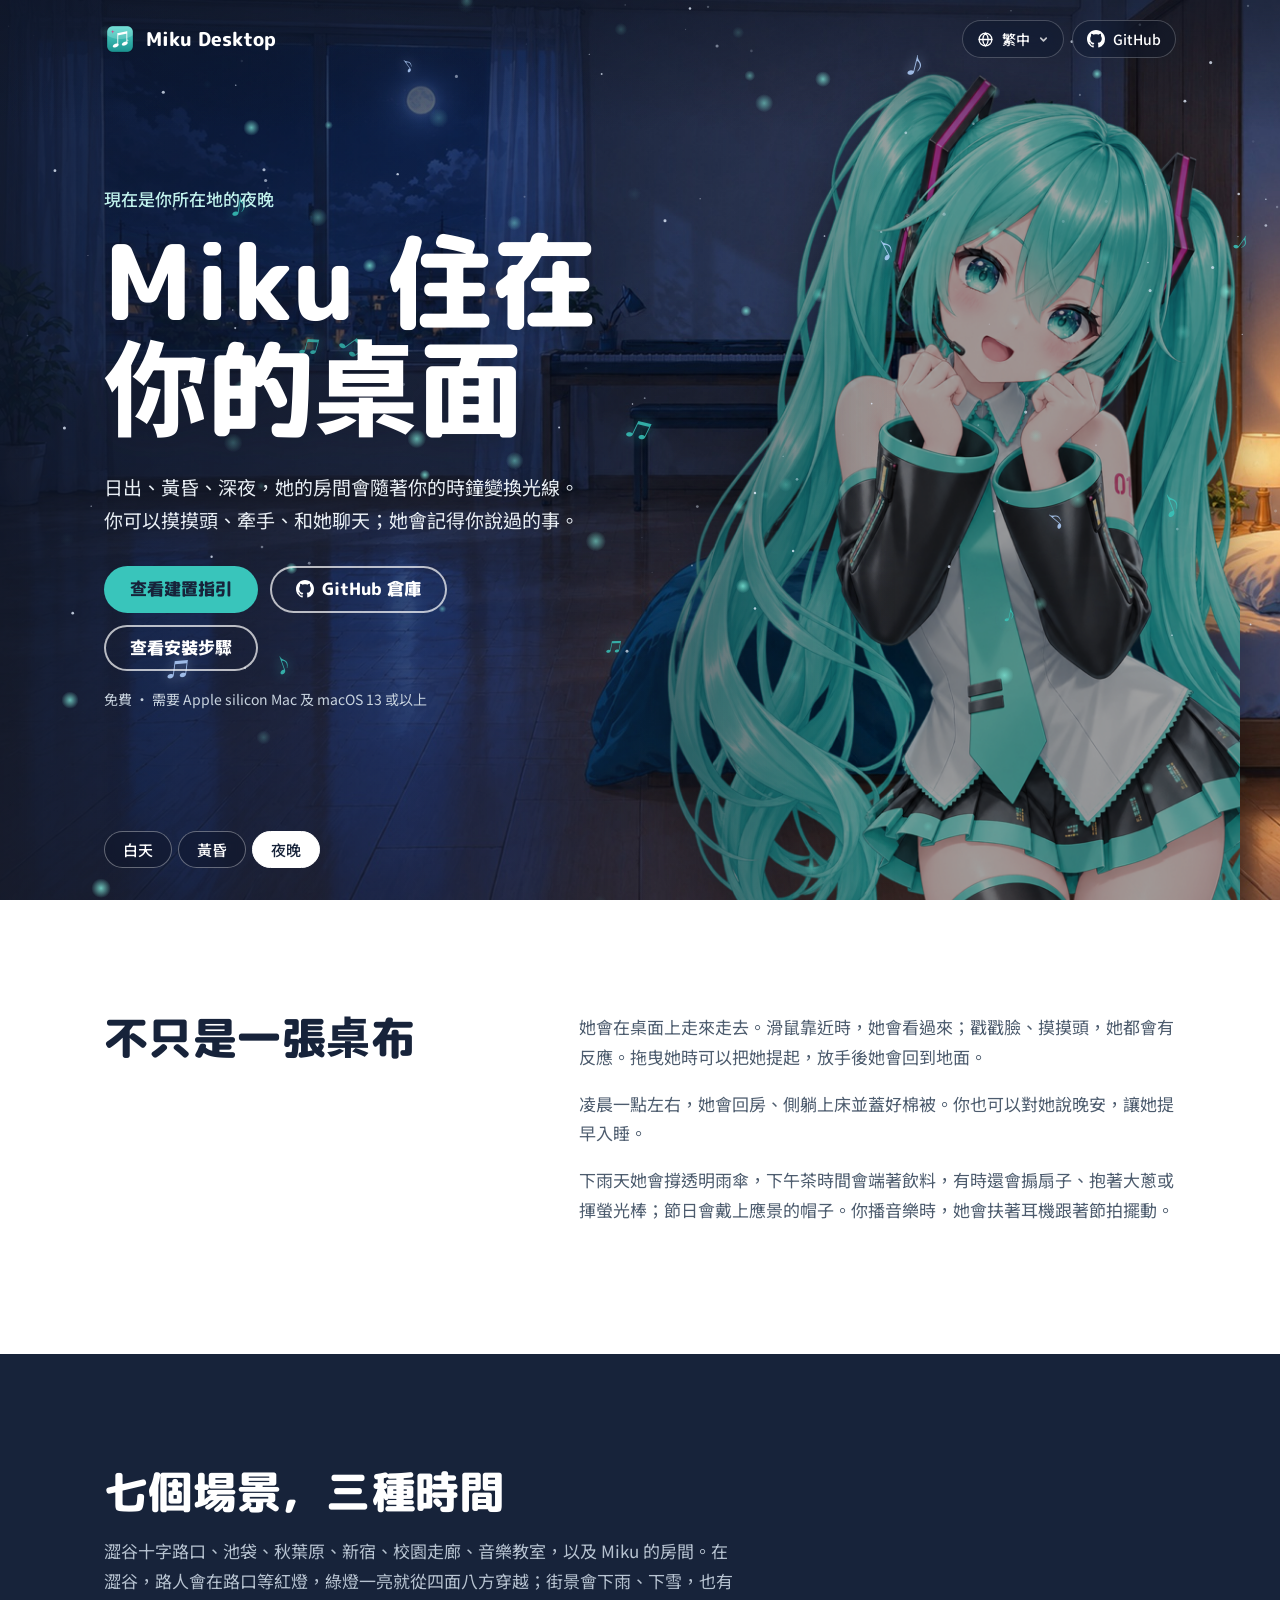
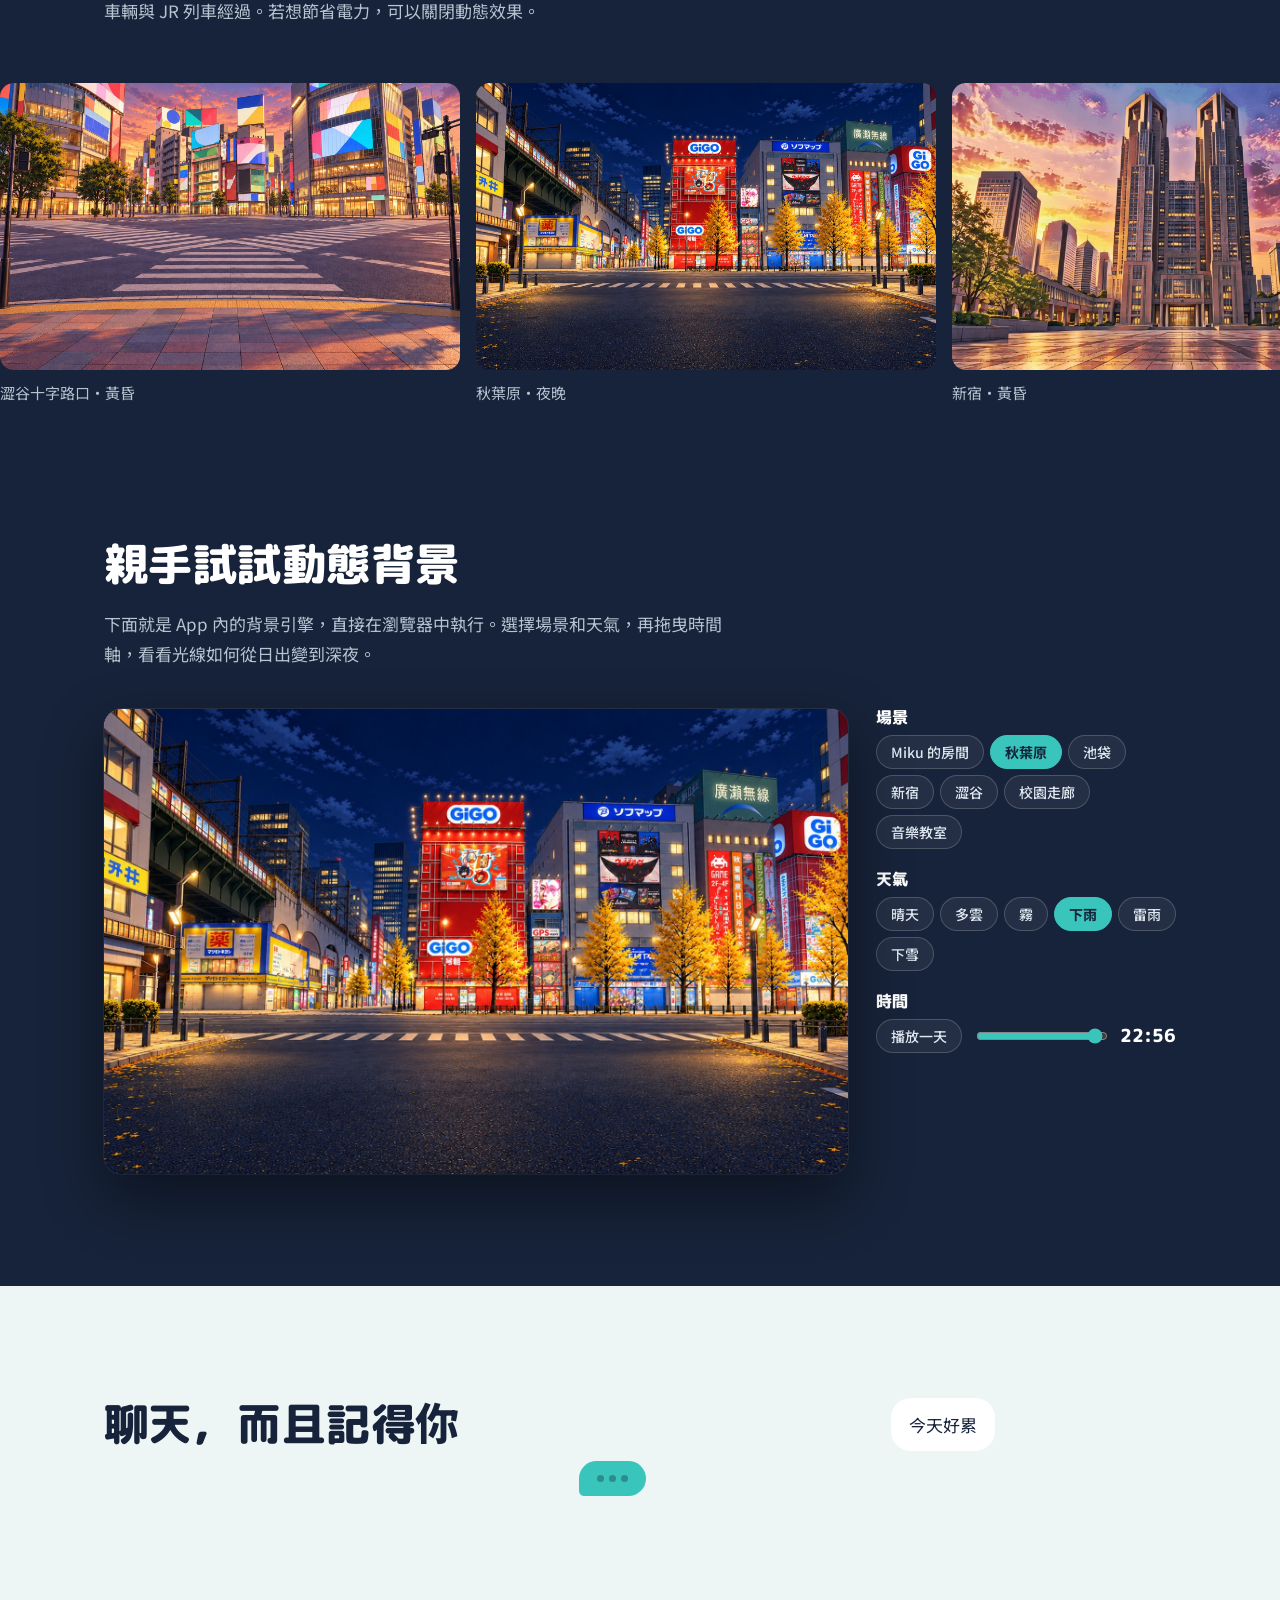
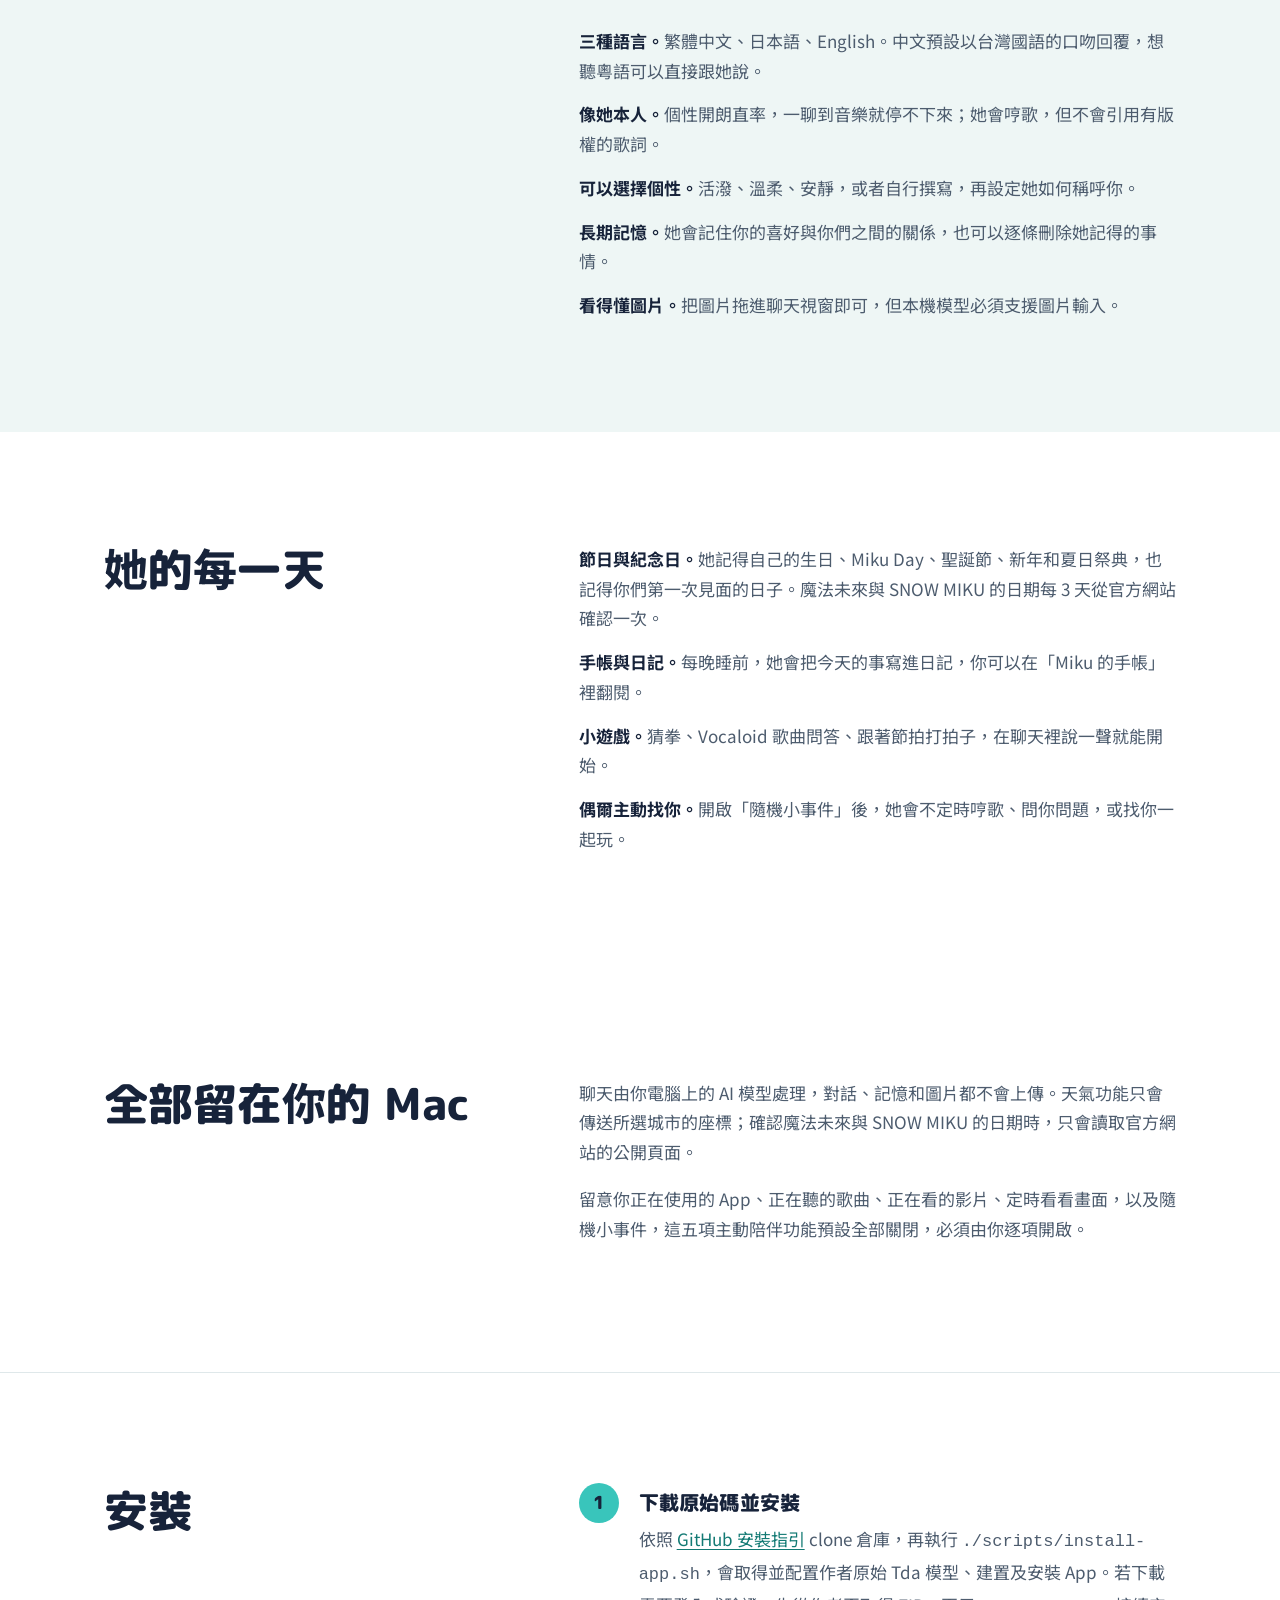
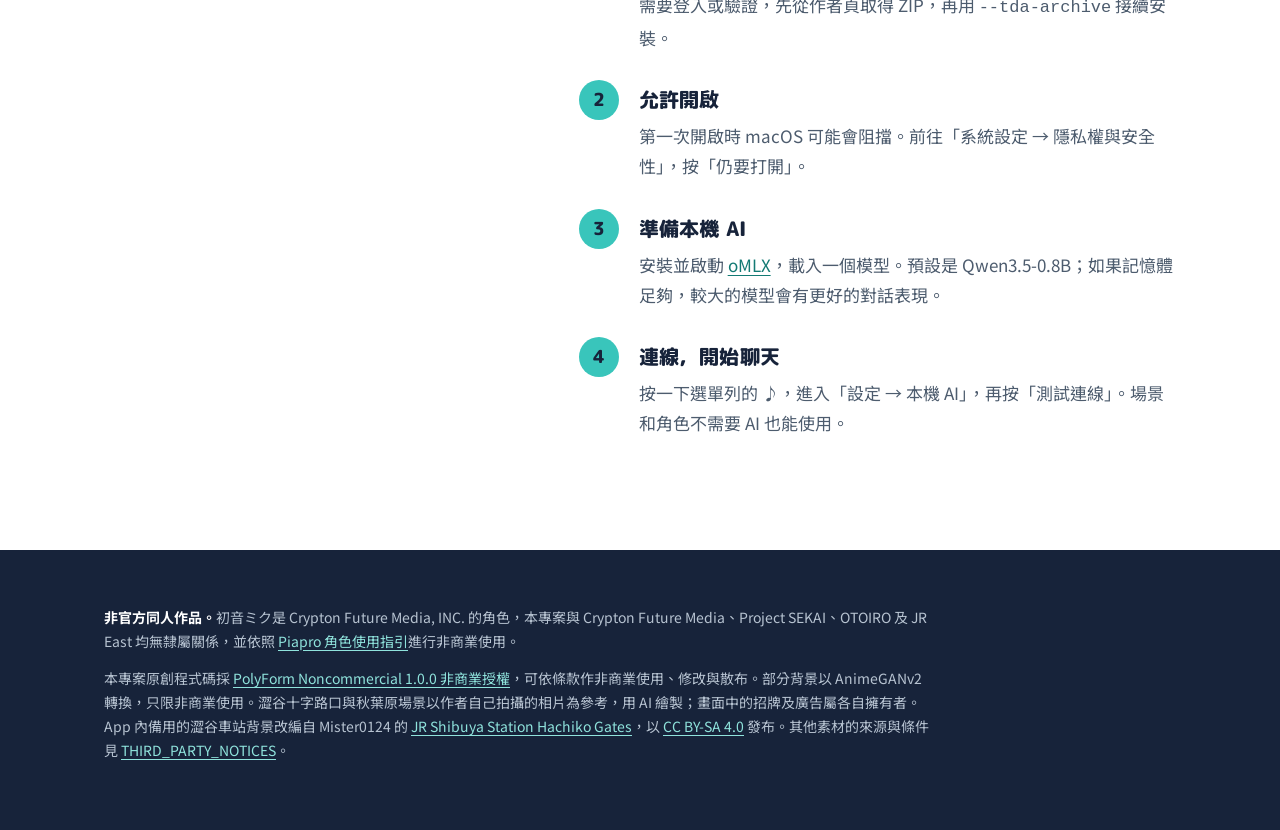
==== website/index.html @ cd79a0c0 "實作：網站遷移至 desktop.mikutool.com 需求描述：Miku Desktop 公開網站改用 desktop.mikutool.com。  實現思路：同步三語網站、README 與 S" ====
<!doctype html>
<html lang="zh-Hant">
<head>
<meta charset="utf-8">
<meta name="viewport" content="width=device-width, initial-scale=1">
<title>Miku Desktop</title>
<meta name="description" content="住在你 Mac 桌面上的初音未來：場景會隨著你的時間變化，聊天與記憶全部在本機運作。非官方同人作品。">
<meta name="robots" content="index,follow,max-image-preview:large">
<link rel="canonical" href="https://desktop.mikutool.com/">
<link rel="alternate" hreflang="zh-Hant" href="https://desktop.mikutool.com/">
<link rel="alternate" hreflang="en" href="https://desktop.mikutool.com/en/">
<link rel="alternate" hreflang="ja" href="https://desktop.mikutool.com/ja/">
<link rel="alternate" hreflang="x-default" href="https://desktop.mikutool.com/">
<meta property="og:type" content="website">
<meta property="og:site_name" content="Miku Desktop">
<meta property="og:title" content="Miku Desktop">
<meta property="og:description" content="住在你 Mac 桌面上的初音未來：場景會隨著你的時間變化，聊天與記憶全部在本機運作。非官方同人作品。">
<meta property="og:url" content="https://desktop.mikutool.com/">
<meta property="og:locale" content="zh_TW">
<script type="application/ld+json">
  {
    "@context": "https://schema.org",
    "@graph": [
      {
        "@type": "WebSite",
        "@id": "https://desktop.mikutool.com/#website",
        "name": "Miku Desktop",
        "url": "https://desktop.mikutool.com/"
      },
      {
        "@type": "WebPage",
        "@id": "https://desktop.mikutool.com/#webpage",
        "name": "Miku Desktop",
        "url": "https://desktop.mikutool.com/",
        "description": "住在你 Mac 桌面上的初音未來：場景會隨著你的時間變化，聊天與記憶全部在本機運作。非官方同人作品。",
        "inLanguage": "zh-Hant",
        "isPartOf": { "@id": "https://desktop.mikutool.com/#website" }
      }
    ]
  }
</script>
<link rel="icon" href="assets/icon.png">
<link rel="preconnect" href="https://fonts.googleapis.com">
<link rel="preconnect" href="https://fonts.gstatic.com" crossorigin>
<link href="https://fonts.googleapis.com/css2?family=M+PLUS+Rounded+1c:wght@500;800&family=Noto+Sans+TC:wght@400;500;700&display=swap" rel="stylesheet">
<link rel="stylesheet" href="style.css">
</head>
<body data-time="day">

<header class="hero">
  <div class="scene" aria-hidden="true">
    <img class="scene-img" data-for="day" src="assets/room-day.jpg" alt="">
    <img class="scene-img" data-for="dusk" src="assets/room-dusk.jpg" alt="">
    <img class="scene-img" data-for="night" src="assets/room-night.jpg" alt="">
  </div>
  <div class="miku-wrap" id="miku-wrap">
    <img class="hero-miku" src="assets/miku.png" alt="站在房間裡的初音未來">
  </div>
  <canvas class="particles" id="hero-particles" aria-hidden="true"></canvas>

  <nav class="topbar">
    <a class="brand" href="#"><img src="assets/icon.png" alt="" width="32" height="32">Miku Desktop</a>
    <div class="toplinks">
      <details class="lang">
        <summary class="pill" aria-label="切換語言"><svg viewBox="0 0 24 24" width="17" height="17" aria-hidden="true" fill="none" stroke="currentColor" stroke-width="1.8" stroke-linecap="round"><circle cx="12" cy="12" r="9"/><path d="M3 12h18M12 3c2.6 2.6 3.9 5.6 3.9 9s-1.3 6.4-3.9 9c-2.6-2.6-3.9-5.6-3.9-9S9.4 5.6 12 3z"/></svg><span class="lang-short">繁中</span><svg class="chev" viewBox="0 0 12 12" width="11" height="11" aria-hidden="true" fill="none" stroke="currentColor" stroke-width="1.8" stroke-linecap="round" stroke-linejoin="round"><path d="M3 4.5 6 7.5 9 4.5"/></svg></summary>
        <nav class="lang-menu" aria-label="切換語言">
            <a href="./" hreflang="zh-Hant" lang="zh-Hant" aria-current="page"><span>繁體中文</span><svg class="check" viewBox="0 0 16 16" width="15" height="15" aria-hidden="true" fill="none" stroke="currentColor" stroke-width="2" stroke-linecap="round" stroke-linejoin="round"><path d="m3.5 8.5 3 3 6-7"/></svg></a>
            <a href="en/" hreflang="en" lang="en"><span>English</span><svg class="check" viewBox="0 0 16 16" width="15" height="15" aria-hidden="true" fill="none" stroke="currentColor" stroke-width="2" stroke-linecap="round" stroke-linejoin="round"><path d="m3.5 8.5 3 3 6-7"/></svg></a>
            <a href="ja/" hreflang="ja" lang="ja"><span>日本語</span><svg class="check" viewBox="0 0 16 16" width="15" height="15" aria-hidden="true" fill="none" stroke="currentColor" stroke-width="2" stroke-linecap="round" stroke-linejoin="round"><path d="m3.5 8.5 3 3 6-7"/></svg></a>
        </nav>
      </details>
      <a class="pill gh" href="https://github.com/miku2339/miku_desktop" aria-label="在 GitHub 查看原始碼" data-repo="miku2339/miku_desktop"><svg viewBox="0 0 16 16" width="18" height="18" aria-hidden="true"><path fill="currentColor" d="M8 0C3.58 0 0 3.58 0 8c0 3.54 2.29 6.53 5.47 7.59.4.07.55-.17.55-.38 0-.19-.01-.82-.01-1.49-2.01.37-2.53-.49-2.69-.94-.09-.23-.48-.94-.82-1.13-.28-.15-.68-.52-.01-.53.63-.01 1.08.58 1.23.82.72 1.21 1.87.87 2.33.66.07-.52.28-.87.51-1.07-1.78-.2-3.64-.89-3.64-3.95 0-.87.31-1.59.82-2.15-.08-.2-.36-1.02.08-2.12 0 0 .67-.21 2.2.82.64-.18 1.32-.27 2-.27.68 0 1.36.09 2 .27 1.53-1.04 2.2-.82 2.2-.82.44 1.1.16 1.92.08 2.12.51.56.82 1.27.82 2.15 0 3.07-1.87 3.75-3.65 3.95.29.25.54.73.54 1.48 0 1.07-.01 1.93-.01 2.2 0 .21.15.46.55.38A8.013 8.013 0 0016 8c0-4.42-3.58-8-8-8z"/></svg><span class="gh-text">GitHub</span><span class="stars" hidden title="GitHub 星星數"><svg viewBox="0 0 16 16" width="13" height="13" aria-hidden="true"><path fill="currentColor" d="M8 .8l2.2 4.6 5 .7-3.6 3.5.9 5L8 12.2 3.5 14.6l.9-5L.8 6.1l5-.7z"/></svg><b></b></span></a>
    </div>
  </nav>

  <div class="hero-copy">
    <p class="clock" id="clock">現在是你所在地的白天</p>
    <h1><span class="line">Miku 住在</span><span class="line">你的桌面</span></h1>
    <p class="lede">日出、黃昏、深夜，她的房間會隨著你的時鐘變換光線。你可以摸摸頭、牽手、和她聊天；她會記得你說過的事。</p>
    <div class="cta-row">
      <a class="btn primary" href="https://github.com/miku2339/miku_desktop#安裝與建置">查看建置指引</a>
      <a class="btn ghost repo" id="repo-link" href="https://github.com/miku2339/miku_desktop">
        <svg viewBox="0 0 16 16" width="18" height="18" aria-hidden="true"><path fill="currentColor" d="M8 0C3.58 0 0 3.58 0 8c0 3.54 2.29 6.53 5.47 7.59.4.07.55-.17.55-.38 0-.19-.01-.82-.01-1.49-2.01.37-2.53-.49-2.69-.94-.09-.23-.48-.94-.82-1.13-.28-.15-.68-.52-.01-.53.63-.01 1.08.58 1.23.82.72 1.21 1.87.87 2.33.66.07-.52.28-.87.51-1.07-1.78-.2-3.64-.89-3.64-3.95 0-.87.31-1.59.82-2.15-.08-.2-.36-1.02.08-2.12 0 0 .67-.21 2.2.82.64-.18 1.32-.27 2-.27.68 0 1.36.09 2 .27 1.53-1.04 2.2-.82 2.2-.82.44 1.1.16 1.92.08 2.12.51.56.82 1.27.82 2.15 0 3.07-1.87 3.75-3.65 3.95.29.25.54.73.54 1.48 0 1.07-.01 1.93-.01 2.2 0 .21.15.46.55.38A8.013 8.013 0 0016 8c0-4.42-3.58-8-8-8z"/></svg>
        GitHub 倉庫
      </a>
      <a class="btn ghost" href="#install">查看安裝步驟</a>
    </div>
    <p class="req">免費 · 需要 Apple silicon Mac 及 macOS 13 或以上</p>
  </div>

  <div class="dial" role="group" aria-label="切換場景時間">
    <button type="button" data-set="day" aria-pressed="true">白天</button>
    <button type="button" data-set="dusk" aria-pressed="false">黃昏</button>
    <button type="button" data-set="night" aria-pressed="false">夜晚</button>
  </div>
</header>

<main>

<section class="band">
  <div class="wrap two reveal">
    <h2>不只是一張桌布</h2>
    <div class="prose">
      <p>她會在桌面上走來走去。滑鼠靠近時，她會看過來；戳戳臉、摸摸頭，她都會有反應。拖曳她時可以把她提起，放手後她會回到地面。</p>
      <p>凌晨一點左右，她會回房、側躺上床並蓋好棉被。你也可以對她說晚安，讓她提早入睡。</p>
      <p>下雨天她會撐透明雨傘，下午茶時間會端著飲料，有時還會搧扇子、抱著大蔥或揮螢光棒；節日會戴上應景的帽子。你播音樂時，她會扶著耳機跟著節拍擺動。</p>
    </div>
  </div>
</section>

<section class="streets">
  <canvas class="particles" id="street-particles" aria-hidden="true"></canvas>
  <div class="wrap reveal">
    <h2>七個場景，三種時間</h2>
    <p class="sub">澀谷十字路口、池袋、秋葉原、新宿、校園走廊、音樂教室，以及 Miku 的房間。在澀谷，路人會在路口等紅燈，綠燈一亮就從四面八方穿越；街景會下雨、下雪，也有車輛與 JR 列車經過。若想節省電力，可以關閉動態效果。</p>
  </div>
  <div class="strip reveal" tabindex="0" aria-label="場景圖片，可左右捲動">
    <figure><img src="assets/shibuya-scramble-dusk.jpg" alt="黃昏的澀谷十字路口" loading="lazy"><figcaption>澀谷十字路口・黃昏</figcaption></figure>
    <figure><img src="assets/gigo-night.jpg" alt="秋葉原 GiGO 一號館夜景" loading="lazy"><figcaption>秋葉原・夜晚</figcaption></figure>
    <figure><img src="assets/shinjuku-dusk.jpg" alt="新宿黃昏" loading="lazy"><figcaption>新宿・黃昏</figcaption></figure>
    <figure><img src="assets/ikebukuro-day.jpg" alt="池袋白天" loading="lazy"><figcaption>池袋・白天</figcaption></figure>
    <figure><img src="assets/hallway-dusk.jpg" alt="黃昏的校園走廊" loading="lazy"><figcaption>校園走廊・黃昏</figcaption></figure>
    <figure><img src="assets/musicroom-day.jpg" alt="音樂教室" loading="lazy"><figcaption>音樂教室・白天</figcaption></figure>
  </div>
</section>

<section class="live" id="live">
  <div class="wrap reveal">
    <h2>親手試試動態背景</h2>
    <p class="sub">下面就是 App 內的背景引擎，直接在瀏覽器中執行。選擇場景和天氣，再拖曳時間軸，看看光線如何從日出變到深夜。</p>
  </div>
  <div class="wrap live-body">
    <div class="live-frame">
      <iframe id="live-demo" src="demo/index.html" title="動態背景示範" loading="lazy"></iframe>
    </div>
    <div class="live-controls">
      <fieldset>
        <legend>場景</legend>
        <div class="chips" data-key="scene">
          <button type="button" data-value="room" aria-pressed="false">Miku 的房間</button>
          <button type="button" data-value="akihabara" aria-pressed="true">秋葉原</button>
          <button type="button" data-value="ikebukuro" aria-pressed="false">池袋</button>
          <button type="button" data-value="shinjuku" aria-pressed="false">新宿</button>
          <button type="button" data-value="shibuya" aria-pressed="false">澀谷</button>
          <button type="button" data-value="hallway" aria-pressed="false">校園走廊</button>
          <button type="button" data-value="musicroom" aria-pressed="false">音樂教室</button>
        </div>
      </fieldset>
      <fieldset>
        <legend>天氣</legend>
        <div class="chips" data-key="weather">
          <button type="button" data-value="clear" aria-pressed="false">晴天</button>
          <button type="button" data-value="cloudy" aria-pressed="false">多雲</button>
          <button type="button" data-value="fog" aria-pressed="false">霧</button>
          <button type="button" data-value="rain" aria-pressed="true">下雨</button>
          <button type="button" data-value="storm" aria-pressed="false">雷雨</button>
          <button type="button" data-value="snow" aria-pressed="false">下雪</button>
        </div>
      </fieldset>
      <fieldset>
        <legend>時間</legend>
        <div class="time-row">
          <button type="button" class="play" id="live-play" aria-pressed="false">播放一天</button>
          <input type="range" id="live-hour" min="0" max="23.99" step="0.05" value="12" aria-label="時間">
          <output id="live-clock" for="live-hour">12:00</output>
        </div>
      </fieldset>
    </div>
  </div>
</section>

<section class="band chat">
  <div class="wrap two reveal">
    <h2>聊天，而且記得你</h2>
    <div>
      <div class="bubbles" aria-label="對話例子">
        <p class="you">今天好累</p>
        <p class="typing" aria-hidden="true"><span></span><span></span><span></span></p>
        <p class="her">辛苦了～要不要讓我哼一首輕快的歌陪你？♪</p>
      </div>
      <ul class="facts">
        <li><b>三種語言。</b>繁體中文、日本語、English。中文預設以台灣國語的口吻回覆，想聽粵語可以直接跟她說。</li>
        <li><b>像她本人。</b>個性開朗直率，一聊到音樂就停不下來；她會哼歌，但不會引用有版權的歌詞。</li>
        <li><b>可以選擇個性。</b>活潑、溫柔、安靜，或者自行撰寫，再設定她如何稱呼你。</li>
        <li><b>長期記憶。</b>她會記住你的喜好與你們之間的關係，也可以逐條刪除她記得的事情。</li>
        <li><b>看得懂圖片。</b>把圖片拖進聊天視窗即可，但本機模型必須支援圖片輸入。</li>
      </ul>
    </div>
  </div>
</section>

<section class="band daily">
  <div class="wrap two reveal">
    <h2>她的每一天</h2>
    <ul class="facts">
      <li><b>節日與紀念日。</b>她記得自己的生日、Miku Day、聖誕節、新年和夏日祭典，也記得你們第一次見面的日子。魔法未來與 SNOW MIKU 的日期每 3 天從官方網站確認一次。</li>
      <li><b>手帳與日記。</b>每晚睡前，她會把今天的事寫進日記，你可以在「Miku 的手帳」裡翻閱。</li>
      <li><b>小遊戲。</b>猜拳、Vocaloid 歌曲問答、跟著節拍打拍子，在聊天裡說一聲就能開始。</li>
      <li><b>偶爾主動找你。</b>開啟「隨機小事件」後，她會不定時哼歌、問你問題，或找你一起玩。</li>
    </ul>
  </div>
</section>

<section class="band private">
  <div class="wrap two reveal">
    <h2>全部留在你的 Mac</h2>
    <div class="prose">
      <p>聊天由你電腦上的 AI 模型處理，對話、記憶和圖片都不會上傳。天氣功能只會傳送所選城市的座標；確認魔法未來與 SNOW MIKU 的日期時，只會讀取官方網站的公開頁面。</p>
      <p>留意你正在使用的 App、正在聽的歌曲、正在看的影片、定時看看畫面，以及隨機小事件，這五項主動陪伴功能預設全部關閉，必須由你逐項開啟。</p>
    </div>
  </div>
</section>

<section class="band install" id="install">
  <div class="wrap two reveal">
    <h2>安裝</h2>
    <ol class="steps">
      <li>
        <h3>下載原始碼並安裝</h3>
        <p>依照 <a href="https://github.com/miku2339/miku_desktop#安裝與建置">GitHub 安裝指引</a> clone 倉庫，再執行 <code>./scripts/install-app.sh</code>，會取得並配置作者原始 Tda 模型、建置及安裝 App。若下載需要登入或驗證，先從作者頁取得 ZIP，再用 <code>--tda-archive</code> 接續安裝。</p>
      </li>
      <li>
        <h3>允許開啟</h3>
        <p>第一次開啟時 macOS 可能會阻擋。前往「系統設定 → 隱私權與安全性」，按「仍要打開」。</p>
      </li>
      <li>
        <h3>準備本機 AI</h3>
        <p>安裝並啟動 <a href="https://github.com/jundot/omlx">oMLX</a>，載入一個模型。預設是 Qwen3.5-0.8B；如果記憶體足夠，較大的模型會有更好的對話表現。</p>
      </li>
      <li>
        <h3>連線，開始聊天</h3>
        <p>按一下選單列的 ♪，進入「設定 → 本機 AI」，再按「測試連線」。場景和角色不需要 AI 也能使用。</p>
      </li>
    </ol>
  </div>
</section>

</main>

<footer class="foot">
  <div class="wrap">
    <p><b>非官方同人作品。</b>初音ミク是 Crypton Future Media, INC. 的角色，本專案與 Crypton Future Media、Project SEKAI、OTOIRO 及 JR East 均無隸屬關係，並依照 <a href="https://piapro.jp/license/character_guideline">Piapro 角色使用指引</a>進行非商業使用。</p>
    <p>本專案原創程式碼採 <a href="https://github.com/miku2339/miku_desktop/blob/main/LICENSE">PolyForm Noncommercial 1.0.0 非商業授權</a>，可依條款作非商業使用、修改與散布。部分背景以 AnimeGANv2 轉換，只限非商業使用。澀谷十字路口與秋葉原場景以作者自己拍攝的相片為參考，用 AI 繪製；畫面中的招牌及廣告屬各自擁有者。App 內備用的澀谷車站背景改編自 Mister0124 的 <a href="https://commons.wikimedia.org/wiki/File:JR_Shibuya_Station_Hachiko_Gates.jpg">JR Shibuya Station Hachiko Gates</a>，以 <a href="https://creativecommons.org/licenses/by-sa/4.0/">CC BY-SA 4.0</a> 發布。其他素材的來源與條件見 <a href="https://github.com/miku2339/miku_desktop/blob/main/THIRD_PARTY_NOTICES.md">THIRD_PARTY_NOTICES</a>。</p>
  </div>
</footer>

<script src="script.js"></script>
</body>
</html>
---- website/style.css ----
:root {
  --teal: #39c5bb;
  --teal-deep: #137a74;
  --ink: #17233a;
  --mist: #eef6f5;
  --paper: #ffffff;
  --muted: #4d5c6e;
  --round: "M PLUS Rounded 1c", "Noto Sans TC", sans-serif;
  --body: "Noto Sans TC", "PingFang TC", sans-serif;
}

* { box-sizing: border-box; }
html { scroll-behavior: smooth; }
body {
  margin: 0;
  background: var(--paper);
  color: var(--ink);
  font: 400 17px/1.75 var(--body);
  -webkit-font-smoothing: antialiased;
}
img { display: block; max-width: 100%; }
a { color: var(--teal-deep); text-underline-offset: 3px; }
a:focus-visible, button:focus-visible, select:focus-visible, .strip:focus-visible {
  outline: 3px solid var(--teal);
  outline-offset: 3px;
}
h1, h2, h3 { font-family: var(--round); font-weight: 800; margin: 0; letter-spacing: 0.01em; }
p { margin: 0 0 1em; }

.wrap { max-width: 1120px; margin: 0 auto; padding: 0 24px; }

/* Hero: the room at the visitor's time of day */
.hero {
  position: relative;
  min-height: clamp(640px, 100svh, 960px);
  overflow: hidden;
  color: #fff;
  display: grid;
  grid-template-rows: auto 1fr auto;
  grid-template-columns: minmax(0, 1fr);
  isolation: isolate;
}
.scene, .scene-img { position: absolute; inset: 0; z-index: -2; }
.scene { transition: transform 0.8s cubic-bezier(.2,.7,.3,1); }
.scene-img {
  width: 100%; height: 100%; object-fit: cover;
  opacity: 0;
  transition: opacity 1.4s ease;
}
body[data-time="day"] .scene-img[data-for="day"],
body[data-time="dusk"] .scene-img[data-for="dusk"],
body[data-time="night"] .scene-img[data-for="night"] { opacity: 1; }
.hero::after {
  content: "";
  position: absolute; inset: 0; z-index: -1;
  background:
    linear-gradient(180deg, rgba(14, 22, 40, 0.5) 0, rgba(14, 22, 40, 0) 130px),
    linear-gradient(90deg, rgba(14, 22, 40, 0.82) 0%, rgba(14, 22, 40, 0.55) 42%, rgba(14, 22, 40, 0) 70%);
}
.miku-wrap {
  position: absolute;
  right: max(2vw, calc(50% - 600px));
  bottom: -4%;
  height: 96%;
  max-width: 48%;
  z-index: -1;
  transform: translate3d(var(--px, 0px), var(--py, 0px), 0);
  transition: transform 0.6s cubic-bezier(.2,.7,.3,1);
}
.hero-miku {
  height: 100%;
  width: auto;
  max-width: 100%;
  object-fit: contain;
  object-position: bottom;
  filter: drop-shadow(0 18px 30px rgba(10, 16, 30, 0.45));
  transition: filter 1.4s ease;
  transform-origin: 50% 100%;
  animation: miku-in 1.4s cubic-bezier(.2,.8,.2,1) both, sway 6s ease-in-out 1.4s infinite;
  cursor: pointer;
}
body[data-time="dusk"] .hero-miku { filter: drop-shadow(0 18px 30px rgba(10,16,30,.45)) sepia(.25) saturate(1.1) brightness(.92); }
body[data-time="night"] .hero-miku { filter: drop-shadow(0 18px 30px rgba(0,0,0,.5)) brightness(.64) saturate(.8) hue-rotate(-10deg); }
.hero-miku.poked { animation: poke 0.5s cubic-bezier(.3,1.6,.5,1); }
@keyframes miku-in { from { opacity: 0; transform: translateY(40px) scale(.96); } to { opacity: 1; transform: none; } }
@keyframes sway {
  0%, 100% { transform: translateY(0) rotate(0deg); }
  50% { transform: translateY(-10px) rotate(-0.6deg); }
}
@keyframes poke {
  0% { transform: scale(1); }
  35% { transform: scale(1.03, .97) translateY(4px); }
  70% { transform: scale(.99, 1.02) translateY(-8px); }
  100% { transform: none; }
}

.particles {
  position: absolute; inset: 0;
  width: 100%; height: 100%;
  pointer-events: none;
}
.hero .particles { z-index: 0; }
.topbar, .hero-copy, .dial { position: relative; z-index: 1; }

.topbar {
  display: flex; justify-content: space-between; align-items: center;
  max-width: 1120px; width: 100%; margin: 0 auto; padding: 20px 24px;
}
.brand {
  display: flex; align-items: center; gap: 10px;
  color: #fff; text-decoration: none;
  font: 800 19px/1 var(--round);
}
.brand img { border-radius: 8px; }
.toplinks { display: flex; align-items: center; gap: 8px; }
.pill {
  display: inline-flex; align-items: center; gap: 8px;
  height: 38px; padding: 0 14px;
  border-radius: 999px;
  color: #fff; text-decoration: none;
  font: 500 14px/1 var(--body);
  background: rgba(14, 22, 40, .42);
  border: 1px solid rgba(255, 255, 255, .22);
  -webkit-backdrop-filter: blur(12px) saturate(1.3);
  backdrop-filter: blur(12px) saturate(1.3);
  cursor: pointer;
  transition: background .2s, border-color .2s;
}
.pill:hover, .lang[open] > .pill { background: rgba(14, 22, 40, .62); border-color: rgba(255, 255, 255, .42); }
.pill svg { flex: none; }

.lang { position: relative; }
.lang > summary { list-style: none; }
.lang > summary::-webkit-details-marker { display: none; }
.lang .chev { opacity: .75; transition: transform .2s; }
.lang[open] .chev { transform: rotate(180deg); }
.lang-menu {
  position: absolute; right: 0; top: calc(100% + 8px);
  min-width: 184px; padding: 6px;
  display: grid; gap: 2px;
  border-radius: 14px;
  background: rgba(17, 27, 47, .94);
  border: 1px solid rgba(255, 255, 255, .12);
  box-shadow: 0 18px 40px rgba(0, 0, 0, .35);
  -webkit-backdrop-filter: blur(14px);
  backdrop-filter: blur(14px);
  transform-origin: top right;
  animation: menu-in .16s ease-out;
}
@keyframes menu-in { from { opacity: 0; transform: translateY(-4px) scale(.97); } }
.lang-menu a {
  display: flex; align-items: center; justify-content: space-between; gap: 16px;
  padding: 10px 12px; border-radius: 9px;
  color: #dfe8f1; text-decoration: none; font: 500 15px/1.2 var(--body);
}
.lang-menu a:hover { background: rgba(255, 255, 255, .08); color: #fff; }
.lang-menu .check { visibility: hidden; color: var(--teal); }
.lang-menu a[aria-current="page"] { color: #fff; font-weight: 700; }
.lang-menu a[aria-current="page"] .check { visibility: visible; }

.gh .stars {
  display: inline-flex; align-items: center; gap: 4px;
  margin-left: 2px; padding-left: 10px;
  border-left: 1px solid rgba(255, 255, 255, .25);
  font-variant-numeric: tabular-nums;
}
.gh .stars[hidden] { display: none; }
.gh .stars svg { color: #ffd76a; }
.gh .stars b { font-weight: 700; }
.sr-only {
  position: absolute;
  width: 1px; height: 1px;
  padding: 0; margin: -1px;
  overflow: hidden; clip: rect(0, 0, 0, 0);
  white-space: nowrap; border: 0;
}

.hero-copy {
  align-self: center;
  max-width: 1120px; width: 100%; margin: 0 auto; padding: 0 24px;
}
.hero-copy > * { max-width: 30rem; }
.hero-copy > h1 { max-width: none; }
.clock { font-weight: 500; color: #bff0eb; margin-bottom: 14px; }
.hero h1 .line { display: block; }
.hero h1 {
  font-size: clamp(48px, 8.5vw, 104px);
  line-height: 1.04;
  margin-bottom: 26px;
  filter: drop-shadow(0 4px 18px rgba(10, 16, 30, 0.4));
}
.lede { font-size: 19px; color: #e8eef4; }
.cta-row { display: flex; flex-wrap: wrap; gap: 12px; margin: 30px 0 16px; }
.btn {
  display: inline-block;
  padding: 13px 26px;
  border-radius: 999px;
  font: 800 17px/1.2 var(--round);
  text-decoration: none;
}
.btn.primary { background: var(--teal); color: var(--ink); }
.btn.primary:hover { background: #5fd6cd; }
.btn.ghost { color: #fff; box-shadow: inset 0 0 0 2px rgba(255,255,255,.7); }
.btn.ghost:hover { background: rgba(255,255,255,.12); }
.btn.repo { display: inline-flex; align-items: center; gap: 8px; }
.btn.repo svg { flex: none; }
.req { font-size: 14px; color: #c9d4df; }

.dial {
  justify-self: start;
  max-width: 1120px; width: 100%; margin: 0 auto 32px; padding: 0 24px;
  display: flex; gap: 6px;
}
.dial button {
  font: 500 15px/1 var(--body);
  color: #fff;
  background: rgba(14, 22, 40, 0.45);
  border: 1px solid rgba(255,255,255,.35);
  padding: 10px 18px;
  border-radius: 999px;
  cursor: pointer;
  backdrop-filter: blur(6px);
}
.dial button[aria-pressed="true"] { background: #fff; color: var(--ink); border-color: #fff; }

/* Sections */
.band { padding: 112px 0; }
.two {
  display: grid;
  grid-template-columns: minmax(0, 5fr) minmax(0, 7fr);
  gap: 48px;
  align-items: start;
}
h2 { font-size: clamp(30px, 4vw, 44px); line-height: 1.2; }
.prose { max-width: 38rem; color: var(--muted); }

.streets { position: relative; isolation: isolate; overflow: hidden; background: var(--ink); color: #fff; padding: 112px 0 96px; }
.streets .particles { z-index: -1; }
.streets .sub { max-width: 40rem; color: #b7c3d1; margin-top: 18px; }
.strip {
  display: flex; gap: 16px;
  overflow-x: auto;
  scroll-snap-type: x mandatory;
  padding: 40px max(24px, calc(50% - 536px)) 12px;
  scrollbar-color: var(--teal) transparent;
}
.strip figure { margin: 0; flex: 0 0 min(78vw, 460px); scroll-snap-align: start; }
.strip figure > div, .strip img { border-radius: 14px; }
.strip img {
  aspect-ratio: 16 / 10; width: 100%; object-fit: cover; border-radius: 14px;
  transition: transform .5s cubic-bezier(.2,.7,.3,1), box-shadow .5s;
}
.strip figure:hover img { transform: translateY(-6px); box-shadow: 0 16px 40px rgba(57,197,187,.28); }
.strip figcaption { margin-top: 10px; font-size: 15px; color: #b7c3d1; }

.chat { background: var(--mist); }
.bubbles { display: grid; gap: 10px; margin-bottom: 36px; max-width: 26rem; }
.bubbles p { margin: 0; padding: 12px 18px; border-radius: 20px; max-width: 85%; }
.you { justify-self: end; background: var(--paper); border-bottom-right-radius: 6px; }
.typing { display: none; }
.her { background: var(--teal); color: var(--ink); border-bottom-left-radius: 6px; font-weight: 500; }
.facts { list-style: none; padding: 0; margin: 0; display: grid; gap: 14px; max-width: 38rem; color: var(--muted); }
.facts b { color: var(--ink); }

.steps { list-style: none; counter-reset: s; padding: 0; margin: 0; display: grid; gap: 30px; max-width: 38rem; }
.steps li { counter-increment: s; position: relative; padding-left: 60px; }
.steps li::before {
  content: counter(s);
  position: absolute; left: 0; top: -2px;
  width: 40px; height: 40px; border-radius: 50%;
  display: grid; place-items: center;
  background: var(--teal); color: var(--ink);
  font: 800 18px/1 var(--round);
}
.steps li::after {
  content: ""; position: absolute; left: 0; top: -2px; width: 40px; height: 40px; border-radius: 50%;
  box-shadow: 0 0 0 0 rgba(57,197,187,.5);
}
.steps.in li::after { animation: ping 1.6s ease-out both; }
.steps.in li:nth-child(2)::after { animation-delay: .25s; }
.steps.in li:nth-child(3)::after { animation-delay: .5s; }
.steps.in li:nth-child(4)::after { animation-delay: .75s; }
@keyframes ping { to { box-shadow: 0 0 0 16px rgba(57,197,187,0); } }
.steps h3 { font-size: 20px; margin-bottom: 4px; }
.steps p { color: var(--muted); margin: 0; }
.install { border-top: 1px solid #dfe8ea; }

.foot { background: var(--ink); color: #b7c3d1; padding: 56px 0; font-size: 14px; line-height: 1.7; }
.foot p { max-width: 52rem; }
.foot b { color: #fff; }
.foot a { color: #8fe3dc; }

/* Live background demo */
.live { background: var(--ink); color: #fff; padding: 24px 0 112px; }
.live .sub { max-width: 40rem; color: #b7c3d1; margin-top: 18px; }
.live-body { display: grid; grid-template-columns: minmax(0, 1fr) 300px; gap: 28px; margin-top: 40px; align-items: start; }
.live-frame {
  position: relative; aspect-ratio: 16 / 10; border-radius: 18px; overflow: hidden;
  background: #0d3149; box-shadow: 0 24px 60px rgba(0, 0, 0, .45), 0 0 0 1px rgba(255,255,255,.08);
}
.live-frame iframe { position: absolute; inset: 0; width: 100%; height: 100%; border: 0; display: block; }
.live-controls { display: grid; gap: 22px; }
.live-controls fieldset { border: 0; margin: 0; padding: 0; }
.live-controls legend { font: 800 16px/1 var(--round); margin-bottom: 10px; padding: 0; }
.chips { display: flex; flex-wrap: wrap; gap: 6px; }
.chips button, .play {
  font: 500 14px/1 var(--body); color: #dfe8f1; cursor: pointer;
  background: rgba(255,255,255,.06); border: 1px solid rgba(255,255,255,.18);
  padding: 9px 14px; border-radius: 999px;
  transition: background .2s, color .2s, border-color .2s;
}
.chips button:hover, .play:hover { background: rgba(255,255,255,.12); }
.chips button[aria-pressed="true"], .play[aria-pressed="true"] { background: var(--teal); border-color: var(--teal); color: var(--ink); font-weight: 700; }
.time-row { display: grid; grid-template-columns: auto 1fr auto; gap: 12px; align-items: center; }
.time-row output { font: 800 18px/1 var(--round); font-variant-numeric: tabular-nums; min-width: 3.2em; text-align: right; }
#live-hour { width: 100%; accent-color: var(--teal); }

/* Page-load sequence for the hero copy */
.js .hero-copy > *, .js .dial, .js .topbar { opacity: 0; transform: translateY(18px); }
.js.ready .hero-copy > *, .js.ready .dial, .js.ready .topbar {
  opacity: 1; transform: none;
  transition: opacity .9s ease, transform .9s cubic-bezier(.2,.8,.2,1);
}
.js.ready .topbar { transition-delay: .1s; }
.js.ready .hero-copy > :nth-child(1) { transition-delay: .3s; }
.js.ready .hero-copy > :nth-child(2) { transition-delay: .45s; }
.js.ready .hero-copy > :nth-child(3) { transition-delay: .7s; }
.js.ready .hero-copy > :nth-child(4) { transition-delay: .85s; }
.js.ready .hero-copy > :nth-child(5) { transition-delay: 1s; }
.js.ready .dial { transition-delay: 1.15s; }
.hero h1 .line { background: linear-gradient(100deg, #fff 40%, #bff0eb 50%, #fff 60%) 0 0 / 250% 100% no-repeat; -webkit-background-clip: text; background-clip: text; color: transparent; }
.js.ready .hero h1 .line { animation: glint 2.4s ease 1.2s both; }
.js.ready .hero h1 .line + .line { animation-delay: 1.4s; }
@keyframes glint { from { background-position: 100% 0; } to { background-position: 0 0; } }

/* Sections slide in as they scroll into view */
.js .reveal { opacity: 0; transform: translateY(32px); transition: opacity .9s ease, transform .9s cubic-bezier(.2,.8,.2,1); }
.js .reveal.in { opacity: 1; transform: none; }
.js .facts li { opacity: 0; transform: translateX(-14px); transition: opacity .6s ease, transform .6s ease; }
.js .reveal.in .facts li { opacity: 1; transform: none; }
.js .reveal.in .facts li:nth-child(2) { transition-delay: .12s; }
.js .reveal.in .facts li:nth-child(3) { transition-delay: .24s; }
.js .reveal.in .facts li:nth-child(4) { transition-delay: .36s; }
.js .reveal.in .facts li:nth-child(5) { transition-delay: .48s; }

/* Chat: her reply arrives after a typing indicator */
.js .bubbles .you, .js .bubbles .her { opacity: 0; transform: translateY(10px) scale(.96); transition: opacity .4s ease, transform .4s cubic-bezier(.3,1.4,.5,1); }
.js .bubbles.step1 .you, .js .bubbles.step3 .her { opacity: 1; transform: none; }
.js .bubbles .typing {
  display: none; gap: 5px; align-items: center;
  background: var(--teal); padding: 14px 18px; border-radius: 20px; border-bottom-left-radius: 6px; width: max-content; margin: 0;
}
.js .bubbles.step2:not(.step3) .typing { display: flex; }
.js .bubbles.step3 .typing { display: none; }
.js .bubbles.step3 .her { order: 0; }
.typing span { width: 7px; height: 7px; border-radius: 50%; background: var(--ink); opacity: .35; animation: dot 1s infinite; }
.typing span:nth-child(2) { animation-delay: .15s; }
.typing span:nth-child(3) { animation-delay: .3s; }
@keyframes dot { 50% { opacity: 1; transform: translateY(-3px); } }

.btn.primary { position: relative; overflow: hidden; }
.btn.primary::after {
  content: ""; position: absolute; inset: 0;
  background: linear-gradient(110deg, transparent 30%, rgba(255,255,255,.55) 50%, transparent 70%);
  transform: translateX(-120%);
}
.btn.primary:hover::after { transform: translateX(120%); transition: transform .8s ease; }

@media (max-width: 960px) {
  .live-body { grid-template-columns: 1fr; }
}

@media (max-width: 800px) {
  .live { padding-bottom: 72px; }
  .live-frame { aspect-ratio: 4 / 5; }
  .band, .streets { padding: 72px 0; }
  .two { grid-template-columns: 1fr; gap: 24px; }
  .hero::after { background: linear-gradient(180deg, rgba(14,22,40,.25) 0%, rgba(14,22,40,.75) 55%, rgba(14,22,40,.9) 100%); }
  .miku-wrap { height: 60%; max-width: 90%; right: -12%; bottom: auto; top: 6%; opacity: .9; }
  .hero-copy { align-self: end; padding-top: 300px; }
  .hero { min-height: 100svh; }
  .wrap, .topbar, .hero-copy, .dial { padding-left: 16px; padding-right: 16px; }
  .strip { padding-left: 16px; padding-right: 16px; }
}

@media (max-width: 480px) {
  .topbar { gap: 10px; }
  .brand { gap: 7px; font-size: 16px; white-space: nowrap; }
  .brand img { width: 28px; height: 28px; }
  .toplinks { gap: 6px; }
  .pill { height: 36px; padding: 0 11px; gap: 6px; font-size: 13px; }
}

@media (max-width: 430px) {
  .gh .gh-text, .gh .stars { display: none; }
  .gh { width: 36px; padding: 0; justify-content: center; }
}

@media (prefers-reduced-motion: reduce) {
  .lang-menu { animation: none; }
  html { scroll-behavior: auto; }
  .scene-img, .hero-miku, .miku-wrap { transition: none; }
  .hero-miku, .hero h1 .line, .steps li::after, .typing span { animation: none !important; }
  .js .hero-copy > *, .js .dial, .js .topbar, .js .reveal, .js .facts li, .js .bubbles .you, .js .bubbles .her { opacity: 1 !important; transform: none !important; transition: none !important; }
  .js .bubbles .typing { display: none !important; }
}
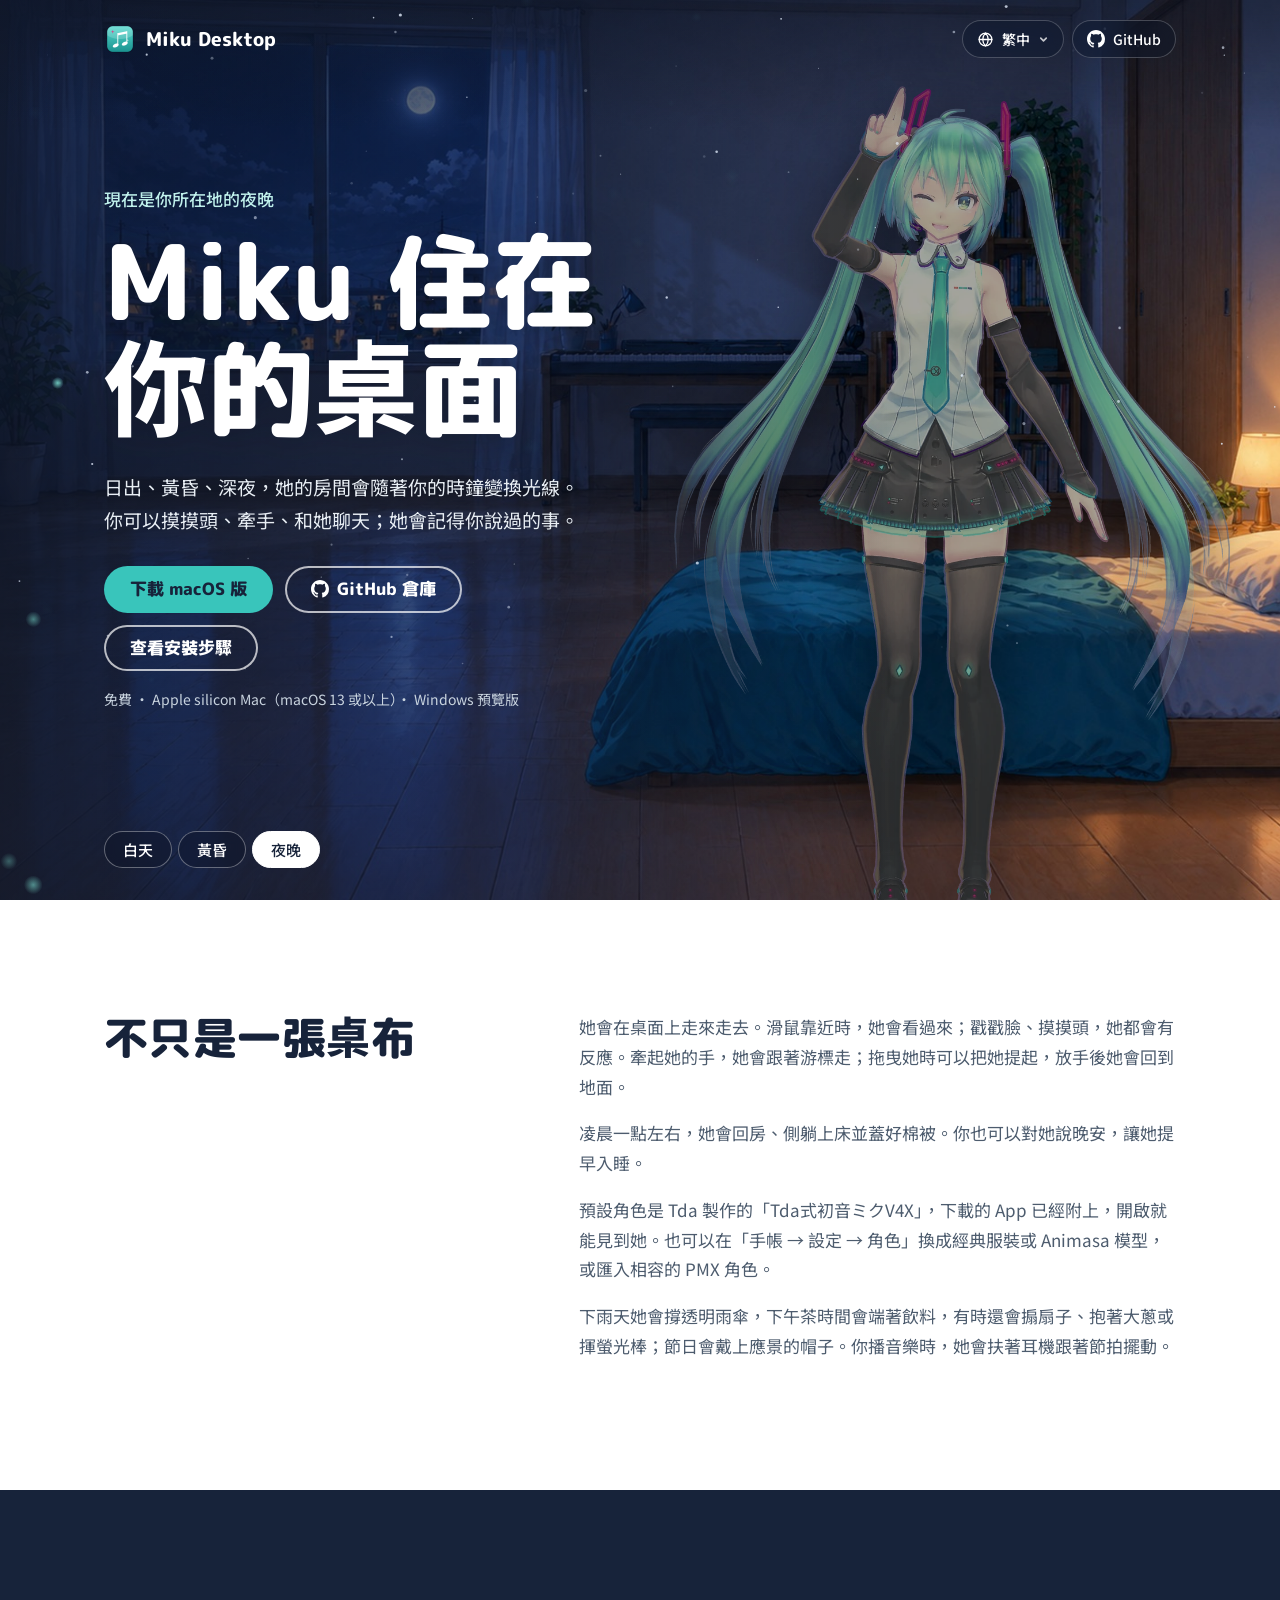
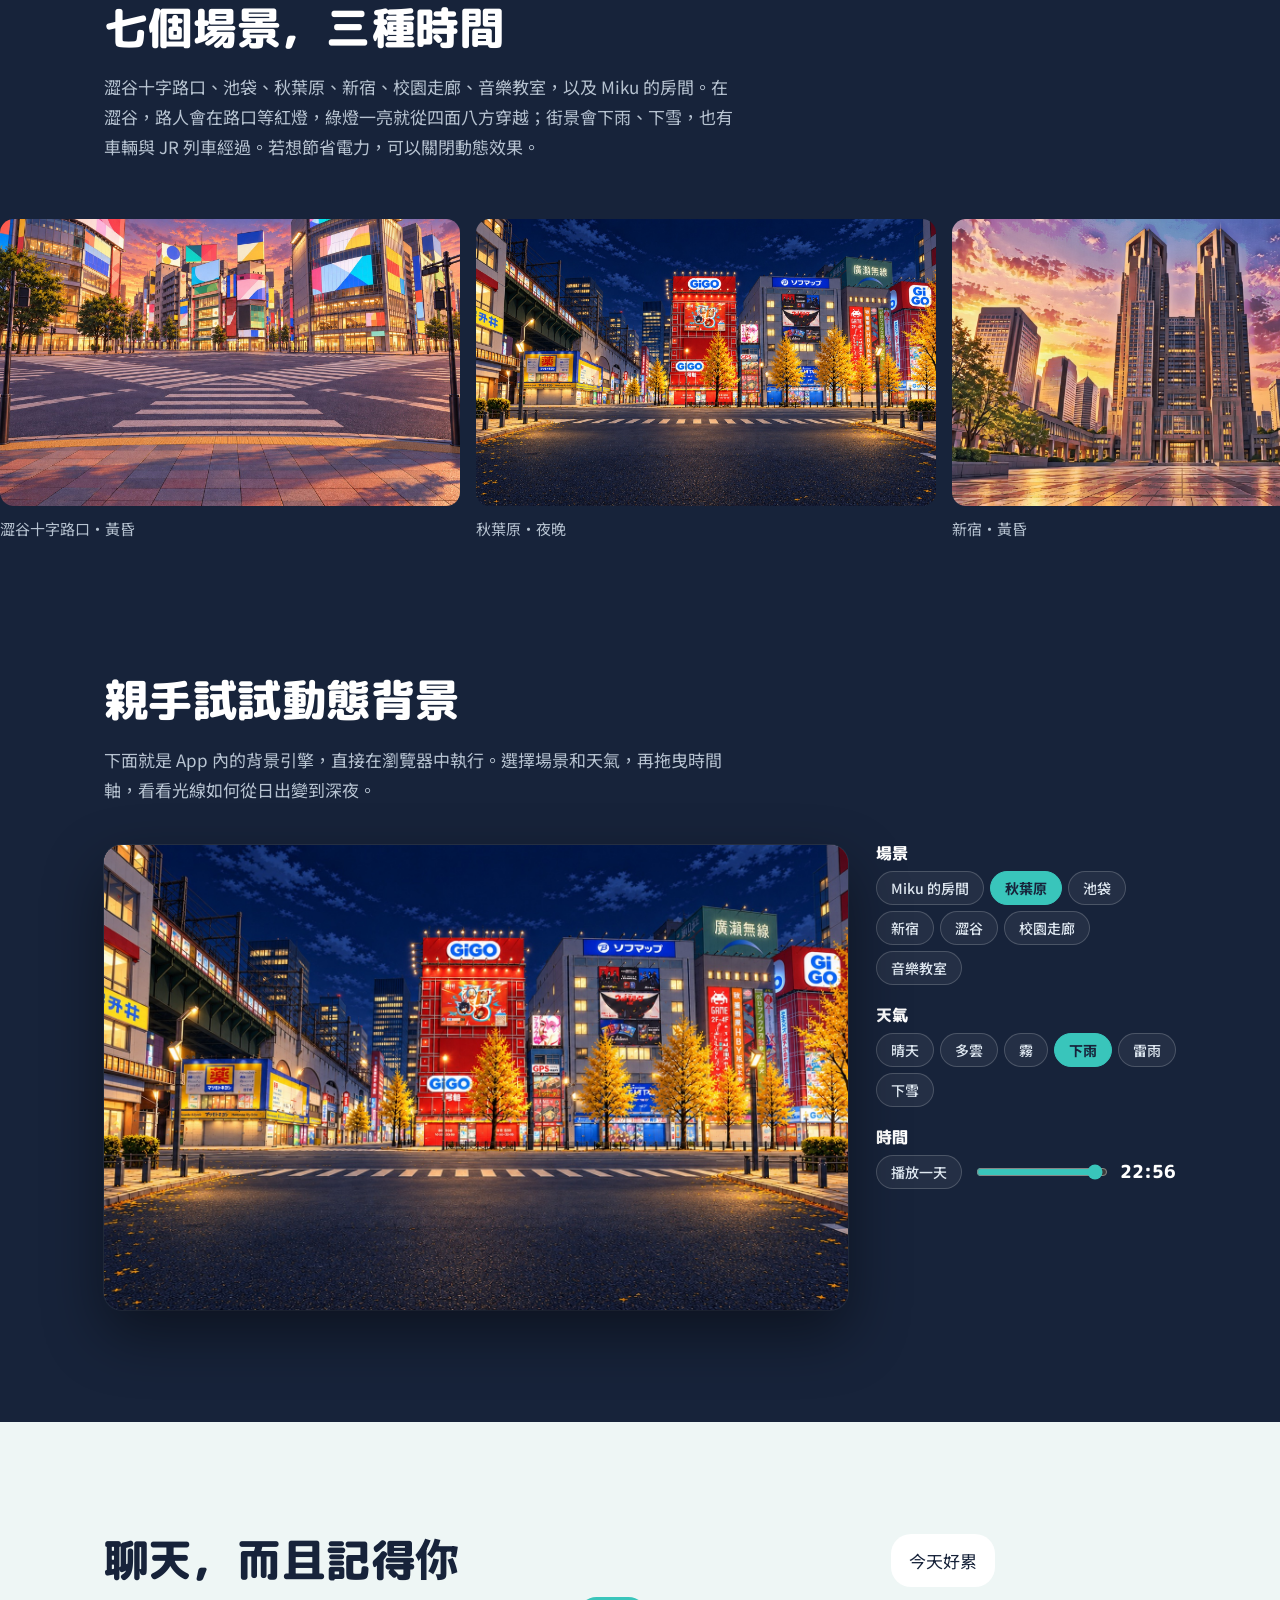
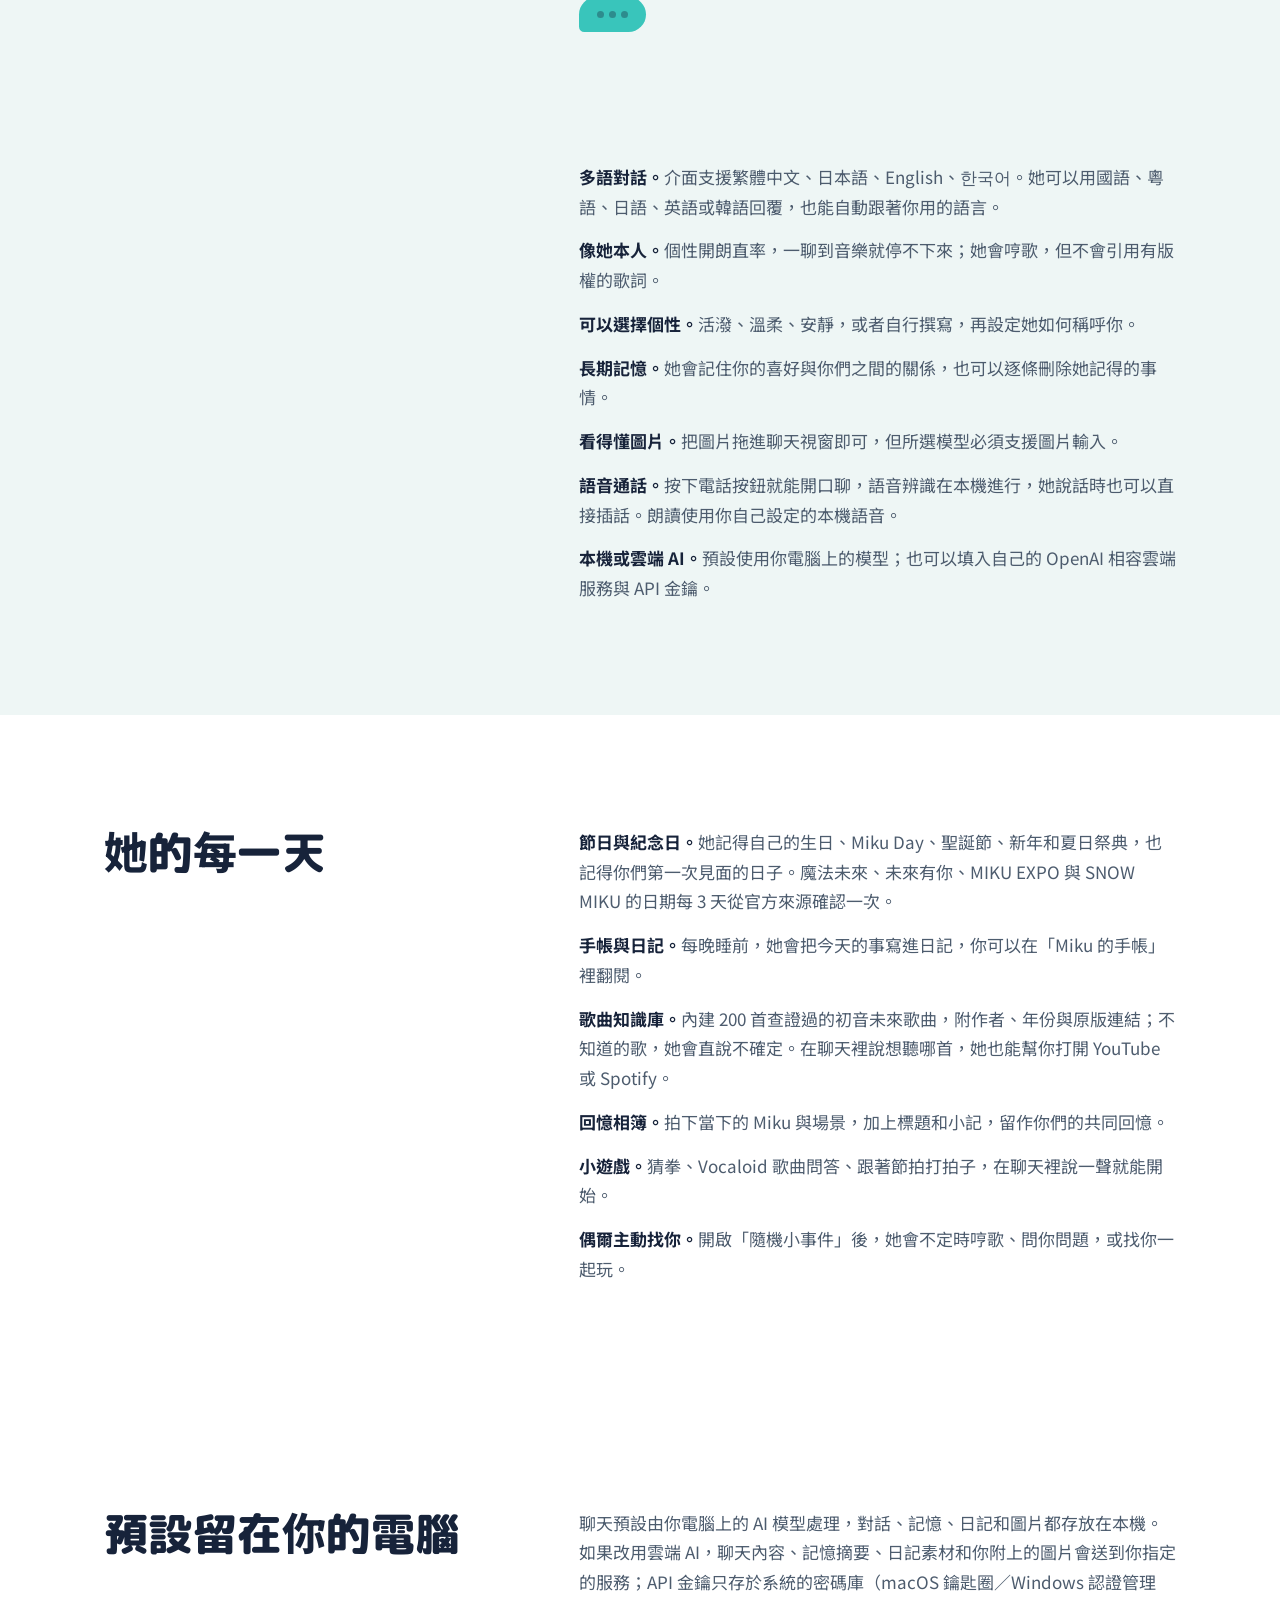
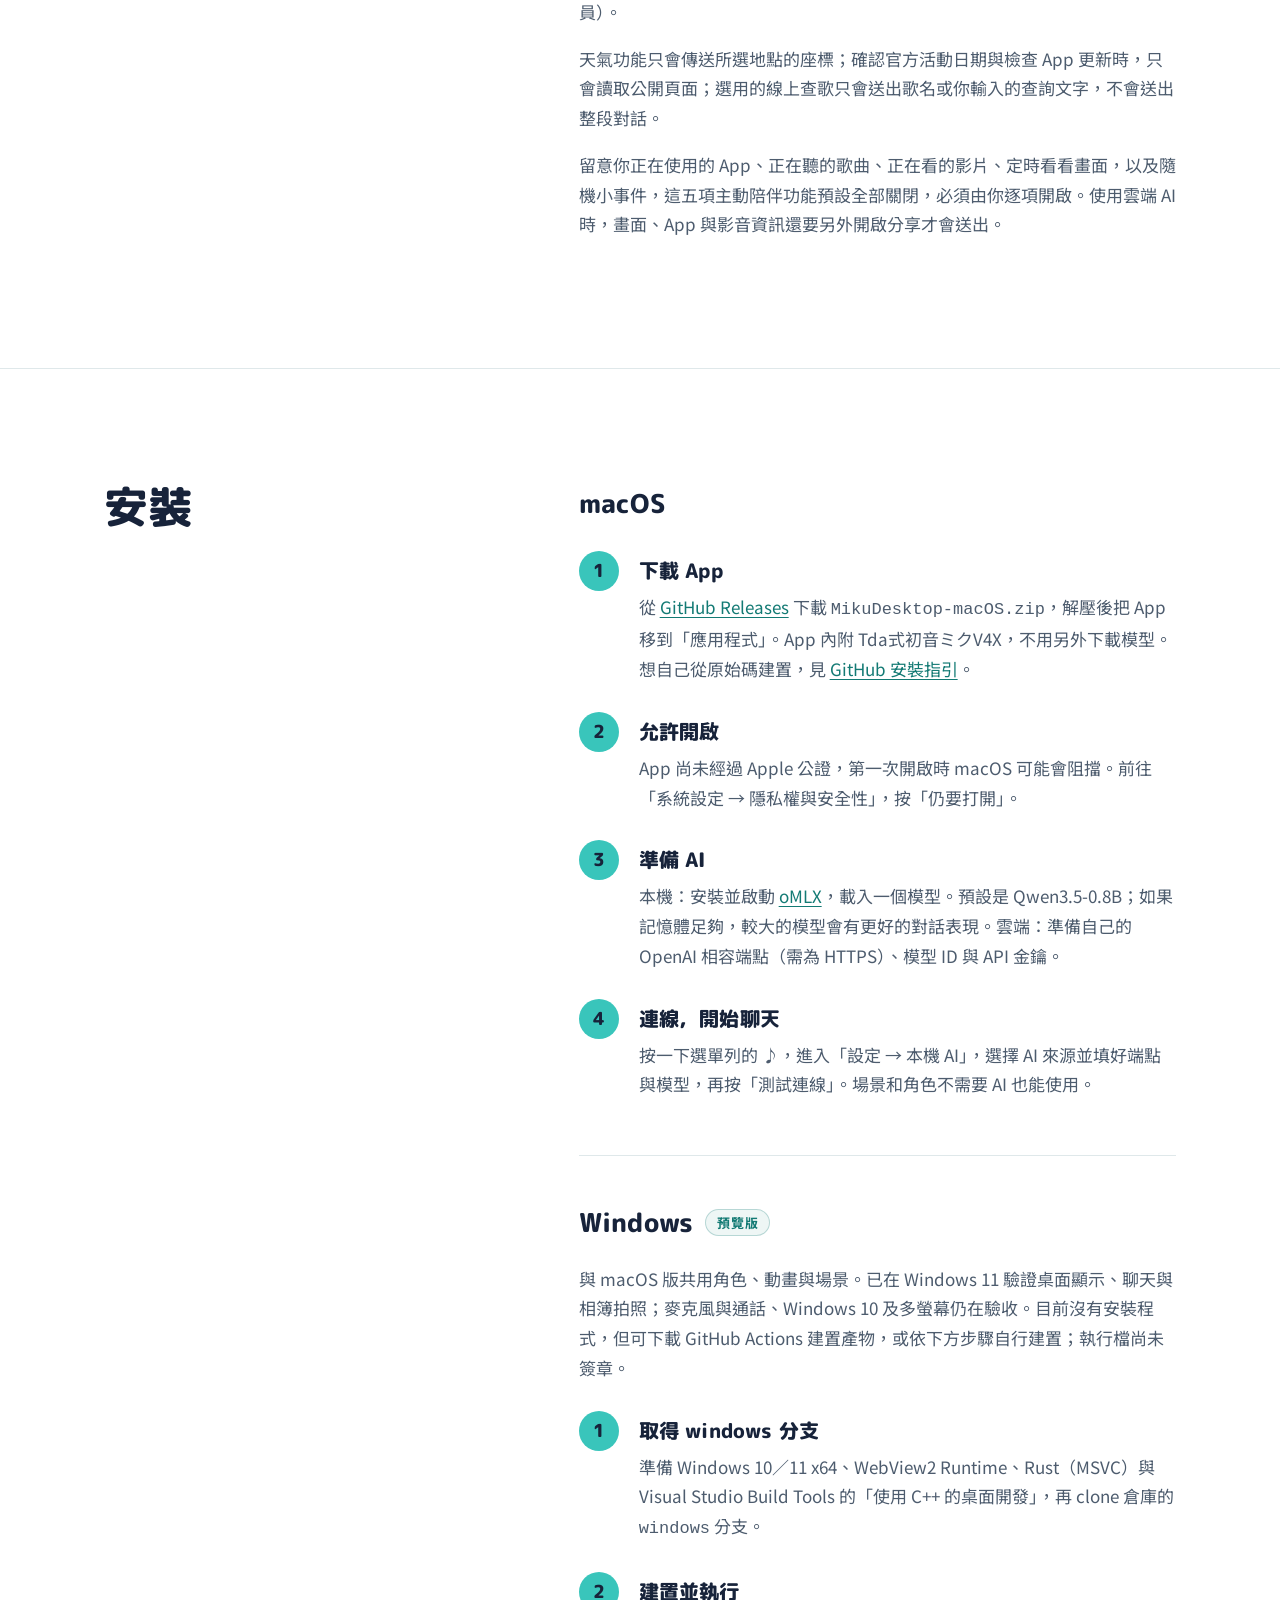
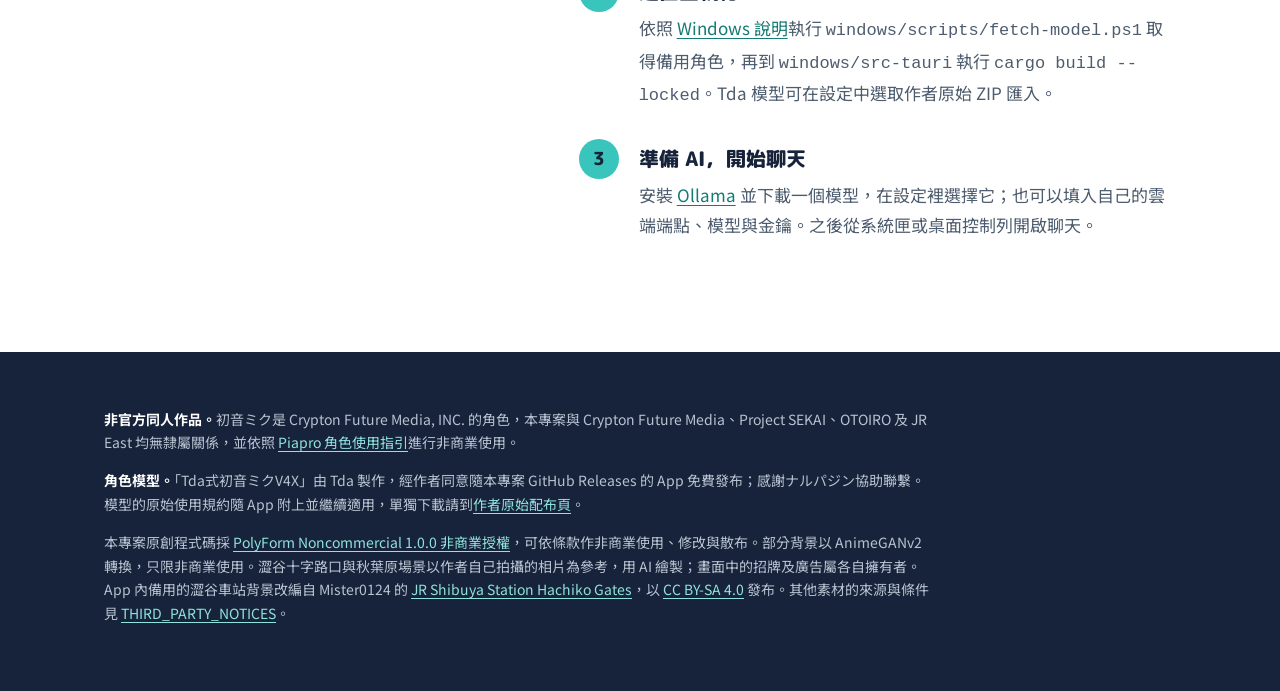
==== commit 2b27c250: "更新：官網採用 V4X 主視覺與 macOS 下載入口" ====
--- a/website/index.html
+++ b/website/index.html
@@ -4,7 +4,7 @@
 <meta charset="utf-8">
 <meta name="viewport" content="width=device-width, initial-scale=1">
 <title>Miku Desktop</title>
-<meta name="description" content="住在你 Mac 桌面上的初音未來：場景會隨著你的時間變化，聊天與記憶全部在本機運作。非官方同人作品。">
+<meta name="description" content="住在你桌面上的初音未來：場景會隨著你的時間變化，可用本機或自選的雲端 AI 聊天，並記得你們的相處。提供 macOS 版與 Windows 預覽版。非官方同人作品。">
 <meta name="robots" content="index,follow,max-image-preview:large">
 <link rel="canonical" href="https://desktop.mikutool.com/">
 <link rel="alternate" hreflang="zh-Hant" href="https://desktop.mikutool.com/">
@@ -14,9 +14,17 @@
 <meta property="og:type" content="website">
 <meta property="og:site_name" content="Miku Desktop">
 <meta property="og:title" content="Miku Desktop">
-<meta property="og:description" content="住在你 Mac 桌面上的初音未來：場景會隨著你的時間變化，聊天與記憶全部在本機運作。非官方同人作品。">
+<meta property="og:description" content="住在你桌面上的初音未來：場景會隨著你的時間變化，可用本機或自選的雲端 AI 聊天，並記得你們的相處。提供 macOS 版與 Windows 預覽版。非官方同人作品。">
 <meta property="og:url" content="https://desktop.mikutool.com/">
 <meta property="og:locale" content="zh_TW">
+<meta property="og:image" content="https://desktop.mikutool.com/assets/miku-desktop-share-v2.jpg">
+<meta property="og:image:type" content="image/jpeg">
+<meta property="og:image:width" content="1200">
+<meta property="og:image:height" content="630">
+<meta property="og:image:alt" content="Tda式初音ミクV4X 在黃昏的澀谷十字路口眨眼比 V，左側標示 Miku Desktop、macOS 與 Windows 預覽版。">
+<meta name="twitter:card" content="summary_large_image">
+<meta name="twitter:image" content="https://desktop.mikutool.com/assets/miku-desktop-share-v2.jpg">
+<meta name="twitter:image:alt" content="Tda式初音ミクV4X 在黃昏的澀谷十字路口眨眼比 V，左側標示 Miku Desktop、macOS 與 Windows 預覽版。">
 <script type="application/ld+json">
   {
     "@context": "https://schema.org",
@@ -32,7 +40,7 @@
         "@id": "https://desktop.mikutool.com/#webpage",
         "name": "Miku Desktop",
         "url": "https://desktop.mikutool.com/",
-        "description": "住在你 Mac 桌面上的初音未來：場景會隨著你的時間變化，聊天與記憶全部在本機運作。非官方同人作品。",
+        "description": "住在你桌面上的初音未來：場景會隨著你的時間變化，可用本機或自選的雲端 AI 聊天，並記得你們的相處。提供 macOS 版與 Windows 預覽版。非官方同人作品。",
         "inLanguage": "zh-Hant",
         "isPartOf": { "@id": "https://desktop.mikutool.com/#website" }
       }
@@ -43,7 +51,7 @@
 <link rel="preconnect" href="https://fonts.googleapis.com">
 <link rel="preconnect" href="https://fonts.gstatic.com" crossorigin>
 <link href="https://fonts.googleapis.com/css2?family=M+PLUS+Rounded+1c:wght@500;800&family=Noto+Sans+TC:wght@400;500;700&display=swap" rel="stylesheet">
-<link rel="stylesheet" href="style.css">
+<link rel="stylesheet" href="style.css?v=9e6ddd90d6dc">
 </head>
 <body data-time="day">
 
@@ -54,7 +62,7 @@
     <img class="scene-img" data-for="night" src="assets/room-night.jpg" alt="">
   </div>
   <div class="miku-wrap" id="miku-wrap">
-    <img class="hero-miku" src="assets/miku.png" alt="站在房間裡的初音未來">
+    <img class="hero-miku" src="assets/miku-v4x.webp" width="1000" height="1500" alt="眨眼比著 V 字手勢的初音未來（Tda式初音ミクV4X）">
   </div>
   <canvas class="particles" id="hero-particles" aria-hidden="true"></canvas>
 
@@ -78,14 +86,14 @@
     <h1><span class="line">Miku 住在</span><span class="line">你的桌面</span></h1>
     <p class="lede">日出、黃昏、深夜，她的房間會隨著你的時鐘變換光線。你可以摸摸頭、牽手、和她聊天；她會記得你說過的事。</p>
     <div class="cta-row">
-      <a class="btn primary" href="https://github.com/miku2339/miku_desktop#安裝與建置">查看建置指引</a>
+      <a class="btn primary" href="https://github.com/miku2339/miku_desktop/releases/latest">下載 macOS 版</a>
       <a class="btn ghost repo" id="repo-link" href="https://github.com/miku2339/miku_desktop">
         <svg viewBox="0 0 16 16" width="18" height="18" aria-hidden="true"><path fill="currentColor" d="M8 0C3.58 0 0 3.58 0 8c0 3.54 2.29 6.53 5.47 7.59.4.07.55-.17.55-.38 0-.19-.01-.82-.01-1.49-2.01.37-2.53-.49-2.69-.94-.09-.23-.48-.94-.82-1.13-.28-.15-.68-.52-.01-.53.63-.01 1.08.58 1.23.82.72 1.21 1.87.87 2.33.66.07-.52.28-.87.51-1.07-1.78-.2-3.64-.89-3.64-3.95 0-.87.31-1.59.82-2.15-.08-.2-.36-1.02.08-2.12 0 0 .67-.21 2.2.82.64-.18 1.32-.27 2-.27.68 0 1.36.09 2 .27 1.53-1.04 2.2-.82 2.2-.82.44 1.1.16 1.92.08 2.12.51.56.82 1.27.82 2.15 0 3.07-1.87 3.75-3.65 3.95.29.25.54.73.54 1.48 0 1.07-.01 1.93-.01 2.2 0 .21.15.46.55.38A8.013 8.013 0 0016 8c0-4.42-3.58-8-8-8z"/></svg>
         GitHub 倉庫
       </a>
       <a class="btn ghost" href="#install">查看安裝步驟</a>
     </div>
-    <p class="req">免費 · 需要 Apple silicon Mac 及 macOS 13 或以上</p>
+    <p class="req">免費 · Apple silicon Mac（macOS 13 或以上）· Windows 預覽版</p>
   </div>
 
   <div class="dial" role="group" aria-label="切換場景時間">
@@ -101,8 +109,9 @@
   <div class="wrap two reveal">
     <h2>不只是一張桌布</h2>
     <div class="prose">
-      <p>她會在桌面上走來走去。滑鼠靠近時，她會看過來；戳戳臉、摸摸頭，她都會有反應。拖曳她時可以把她提起，放手後她會回到地面。</p>
+      <p>她會在桌面上走來走去。滑鼠靠近時，她會看過來；戳戳臉、摸摸頭，她都會有反應。牽起她的手，她會跟著游標走；拖曳她時可以把她提起，放手後她會回到地面。</p>
       <p>凌晨一點左右，她會回房、側躺上床並蓋好棉被。你也可以對她說晚安，讓她提早入睡。</p>
+      <p>預設角色是 Tda 製作的「Tda式初音ミクV4X」，下載的 App 已經附上，開啟就能見到她。也可以在「手帳 → 設定 → 角色」換成經典服裝或 Animasa 模型，或匯入相容的 PMX 角色。</p>
       <p>下雨天她會撐透明雨傘，下午茶時間會端著飲料，有時還會搧扇子、抱著大蔥或揮螢光棒；節日會戴上應景的帽子。你播音樂時，她會扶著耳機跟著節拍擺動。</p>
     </div>
   </div>
@@ -179,11 +188,13 @@
         <p class="her">辛苦了～要不要讓我哼一首輕快的歌陪你？♪</p>
       </div>
       <ul class="facts">
-        <li><b>三種語言。</b>繁體中文、日本語、English。中文預設以台灣國語的口吻回覆，想聽粵語可以直接跟她說。</li>
+        <li><b>多語對話。</b>介面支援繁體中文、日本語、English、한국어。她可以用國語、粵語、日語、英語或韓語回覆，也能自動跟著你用的語言。</li>
         <li><b>像她本人。</b>個性開朗直率，一聊到音樂就停不下來；她會哼歌，但不會引用有版權的歌詞。</li>
         <li><b>可以選擇個性。</b>活潑、溫柔、安靜，或者自行撰寫，再設定她如何稱呼你。</li>
         <li><b>長期記憶。</b>她會記住你的喜好與你們之間的關係，也可以逐條刪除她記得的事情。</li>
-        <li><b>看得懂圖片。</b>把圖片拖進聊天視窗即可，但本機模型必須支援圖片輸入。</li>
+        <li><b>看得懂圖片。</b>把圖片拖進聊天視窗即可，但所選模型必須支援圖片輸入。</li>
+        <li><b>語音通話。</b>按下電話按鈕就能開口聊，語音辨識在本機進行，她說話時也可以直接插話。朗讀使用你自己設定的本機語音。</li>
+        <li><b>本機或雲端 AI。</b>預設使用你電腦上的模型；也可以填入自己的 OpenAI 相容雲端服務與 API 金鑰。</li>
       </ul>
     </div>
   </div>
@@ -193,8 +204,10 @@
   <div class="wrap two reveal">
     <h2>她的每一天</h2>
     <ul class="facts">
-      <li><b>節日與紀念日。</b>她記得自己的生日、Miku Day、聖誕節、新年和夏日祭典，也記得你們第一次見面的日子。魔法未來與 SNOW MIKU 的日期每 3 天從官方網站確認一次。</li>
+      <li><b>節日與紀念日。</b>她記得自己的生日、Miku Day、聖誕節、新年和夏日祭典，也記得你們第一次見面的日子。魔法未來、未來有你、MIKU EXPO 與 SNOW MIKU 的日期每 3 天從官方來源確認一次。</li>
       <li><b>手帳與日記。</b>每晚睡前，她會把今天的事寫進日記，你可以在「Miku 的手帳」裡翻閱。</li>
+      <li><b>歌曲知識庫。</b>內建 200 首查證過的初音未來歌曲，附作者、年份與原版連結；不知道的歌，她會直說不確定。在聊天裡說想聽哪首，她也能幫你打開 YouTube 或 Spotify。</li>
+      <li><b>回憶相簿。</b>拍下當下的 Miku 與場景，加上標題和小記，留作你們的共同回憶。</li>
       <li><b>小遊戲。</b>猜拳、Vocaloid 歌曲問答、跟著節拍打拍子，在聊天裡說一聲就能開始。</li>
       <li><b>偶爾主動找你。</b>開啟「隨機小事件」後，她會不定時哼歌、問你問題，或找你一起玩。</li>
     </ul>
@@ -203,10 +216,11 @@
 
 <section class="band private">
   <div class="wrap two reveal">
-    <h2>全部留在你的 Mac</h2>
+    <h2>預設留在你的電腦</h2>
     <div class="prose">
-      <p>聊天由你電腦上的 AI 模型處理，對話、記憶和圖片都不會上傳。天氣功能只會傳送所選城市的座標；確認魔法未來與 SNOW MIKU 的日期時，只會讀取官方網站的公開頁面。</p>
-      <p>留意你正在使用的 App、正在聽的歌曲、正在看的影片、定時看看畫面，以及隨機小事件，這五項主動陪伴功能預設全部關閉，必須由你逐項開啟。</p>
+      <p>聊天預設由你電腦上的 AI 模型處理，對話、記憶、日記和圖片都存放在本機。如果改用雲端 AI，聊天內容、記憶摘要、日記素材和你附上的圖片會送到你指定的服務；API 金鑰只存於系統的密碼庫（macOS 鑰匙圈／Windows 認證管理員）。</p>
+      <p>天氣功能只會傳送所選地點的座標；確認官方活動日期與檢查 App 更新時，只會讀取公開頁面；選用的線上查歌只會送出歌名或你輸入的查詢文字，不會送出整段對話。</p>
+      <p>留意你正在使用的 App、正在聽的歌曲、正在看的影片、定時看看畫面，以及隨機小事件，這五項主動陪伴功能預設全部關閉，必須由你逐項開啟。使用雲端 AI 時，畫面、App 與影音資訊還要另外開啟分享才會送出。</p>
     </div>
   </div>
 </section>
@@ -214,24 +228,43 @@
 <section class="band install" id="install">
   <div class="wrap two reveal">
     <h2>安裝</h2>
+    <div class="platforms">
+    <h3 class="platform">macOS</h3>
     <ol class="steps">
       <li>
-        <h3>下載原始碼並安裝</h3>
-        <p>依照 <a href="https://github.com/miku2339/miku_desktop#安裝與建置">GitHub 安裝指引</a> clone 倉庫，再執行 <code>./scripts/install-app.sh</code>，會取得並配置作者原始 Tda 模型、建置及安裝 App。若下載需要登入或驗證，先從作者頁取得 ZIP，再用 <code>--tda-archive</code> 接續安裝。</p>
+        <h3>下載 App</h3>
+        <p>從 <a href="https://github.com/miku2339/miku_desktop/releases/latest">GitHub Releases</a> 下載 <code>MikuDesktop-macOS.zip</code>，解壓後把 App 移到「應用程式」。App 內附 Tda式初音ミクV4X，不用另外下載模型。想自己從原始碼建置，見 <a href="https://github.com/miku2339/miku_desktop#安裝與建置">GitHub 安裝指引</a>。</p>
       </li>
       <li>
         <h3>允許開啟</h3>
-        <p>第一次開啟時 macOS 可能會阻擋。前往「系統設定 → 隱私權與安全性」，按「仍要打開」。</p>
-      </li>
-      <li>
-        <h3>準備本機 AI</h3>
-        <p>安裝並啟動 <a href="https://github.com/jundot/omlx">oMLX</a>，載入一個模型。預設是 Qwen3.5-0.8B；如果記憶體足夠，較大的模型會有更好的對話表現。</p>
+        <p>App 尚未經過 Apple 公證，第一次開啟時 macOS 可能會阻擋。前往「系統設定 → 隱私權與安全性」，按「仍要打開」。</p>
+      </li>
+      <li>
+        <h3>準備 AI</h3>
+        <p>本機：安裝並啟動 <a href="https://github.com/jundot/omlx">oMLX</a>，載入一個模型。預設是 Qwen3.5-0.8B；如果記憶體足夠，較大的模型會有更好的對話表現。雲端：準備自己的 OpenAI 相容端點（需為 HTTPS）、模型 ID 與 API 金鑰。</p>
       </li>
       <li>
         <h3>連線，開始聊天</h3>
-        <p>按一下選單列的 ♪，進入「設定 → 本機 AI」，再按「測試連線」。場景和角色不需要 AI 也能使用。</p>
+        <p>按一下選單列的 ♪，進入「設定 → 本機 AI」，選擇 AI 來源並填好端點與模型，再按「測試連線」。場景和角色不需要 AI 也能使用。</p>
       </li>
     </ol>
+    <h3 class="platform">Windows <span class="tag">預覽版</span></h3>
+    <p class="platform-note">與 macOS 版共用角色、動畫與場景。已在 Windows 11 驗證桌面顯示、聊天與相簿拍照；麥克風與通話、Windows 10 及多螢幕仍在驗收。目前沒有安裝程式，但可下載 GitHub Actions 建置產物，或依下方步驟自行建置；執行檔尚未簽章。</p>
+    <ol class="steps">
+      <li>
+        <h3>取得 windows 分支</h3>
+        <p>準備 Windows 10／11 x64、WebView2 Runtime、Rust（MSVC）與 Visual Studio Build Tools 的「使用 C++ 的桌面開發」，再 clone 倉庫的 <code>windows</code> 分支。</p>
+      </li>
+      <li>
+        <h3>建置並執行</h3>
+        <p>依照 <a href="https://github.com/miku2339/miku_desktop/blob/windows/windows/README.md">Windows 說明</a>執行 <code>windows/scripts/fetch-model.ps1</code> 取得備用角色，再到 <code>windows/src-tauri</code> 執行 <code>cargo build --locked</code>。Tda 模型可在設定中選取作者原始 ZIP 匯入。</p>
+      </li>
+      <li>
+        <h3>準備 AI，開始聊天</h3>
+        <p>安裝 <a href="https://ollama.com/">Ollama</a> 並下載一個模型，在設定裡選擇它；也可以填入自己的雲端端點、模型與金鑰。之後從系統匣或桌面控制列開啟聊天。</p>
+      </li>
+    </ol>
+    </div>
   </div>
 </section>
 
@@ -240,10 +273,11 @@
 <footer class="foot">
   <div class="wrap">
     <p><b>非官方同人作品。</b>初音ミク是 Crypton Future Media, INC. 的角色，本專案與 Crypton Future Media、Project SEKAI、OTOIRO 及 JR East 均無隸屬關係，並依照 <a href="https://piapro.jp/license/character_guideline">Piapro 角色使用指引</a>進行非商業使用。</p>
+    <p><b>角色模型。</b>「Tda式初音ミクV4X」由 Tda 製作，經作者同意隨本專案 GitHub Releases 的 App 免費發布；感謝ナルパジン協助聯繫。模型的原始使用規約隨 App 附上並繼續適用，單獨下載請到<a href="https://bowlroll.net/file/146088">作者原始配布頁</a>。</p>
     <p>本專案原創程式碼採 <a href="https://github.com/miku2339/miku_desktop/blob/main/LICENSE">PolyForm Noncommercial 1.0.0 非商業授權</a>，可依條款作非商業使用、修改與散布。部分背景以 AnimeGANv2 轉換，只限非商業使用。澀谷十字路口與秋葉原場景以作者自己拍攝的相片為參考，用 AI 繪製；畫面中的招牌及廣告屬各自擁有者。App 內備用的澀谷車站背景改編自 Mister0124 的 <a href="https://commons.wikimedia.org/wiki/File:JR_Shibuya_Station_Hachiko_Gates.jpg">JR Shibuya Station Hachiko Gates</a>，以 <a href="https://creativecommons.org/licenses/by-sa/4.0/">CC BY-SA 4.0</a> 發布。其他素材的來源與條件見 <a href="https://github.com/miku2339/miku_desktop/blob/main/THIRD_PARTY_NOTICES.md">THIRD_PARTY_NOTICES</a>。</p>
   </div>
 </footer>
 
-<script src="script.js"></script>
+<script src="script.js?v=98a42e5ab504"></script>
 </body>
 </html>
--- a/website/style.css
+++ b/website/style.css
@@ -284,6 +284,11 @@
 .steps h3 { font-size: 20px; margin-bottom: 4px; }
 .steps p { color: var(--muted); margin: 0; }
 .install { border-top: 1px solid #dfe8ea; }
+.platform { display: flex; align-items: center; gap: 12px; font-size: 26px; margin-bottom: 26px; }
+.steps + .platform { margin-top: 56px; padding-top: 44px; border-top: 1px solid #dfe8ea; }
+.tag { font: 700 13px/1 var(--body); letter-spacing: .04em; padding: 6px 11px; border-radius: 999px; background: var(--mist); color: var(--teal-deep); border: 1px solid rgba(19,122,116,.25); }
+.platform-note { max-width: 38rem; color: var(--muted); margin: -8px 0 30px; }
+.steps code { overflow-wrap: anywhere; }
 
 .foot { background: var(--ink); color: #b7c3d1; padding: 56px 0; font-size: 14px; line-height: 1.7; }
 .foot p { max-width: 52rem; }
@@ -342,6 +347,8 @@
 .js .reveal.in .facts li:nth-child(3) { transition-delay: .24s; }
 .js .reveal.in .facts li:nth-child(4) { transition-delay: .36s; }
 .js .reveal.in .facts li:nth-child(5) { transition-delay: .48s; }
+.js .reveal.in .facts li:nth-child(6) { transition-delay: .6s; }
+.js .reveal.in .facts li:nth-child(7) { transition-delay: .72s; }
 
 /* Chat: her reply arrives after a typing indicator */
 .js .bubbles .you, .js .bubbles .her { opacity: 0; transform: translateY(10px) scale(.96); transition: opacity .4s ease, transform .4s cubic-bezier(.3,1.4,.5,1); }
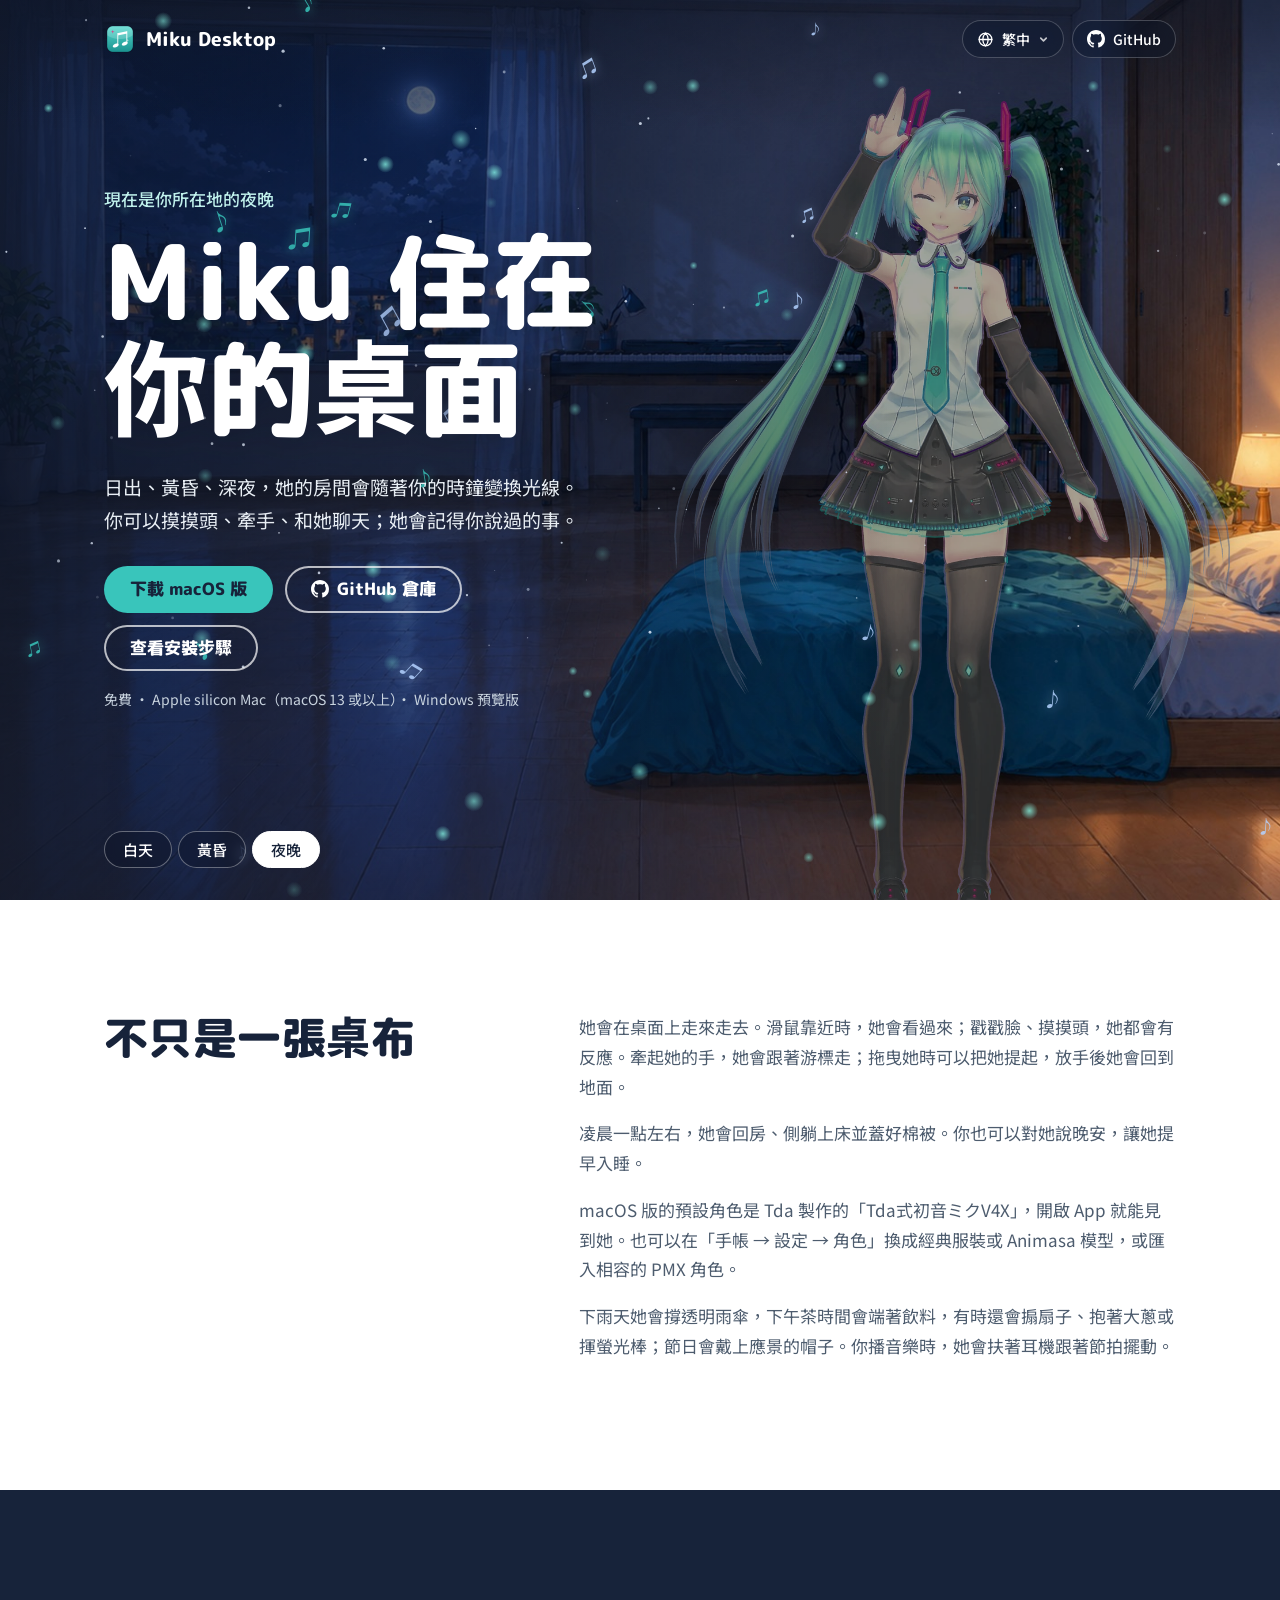
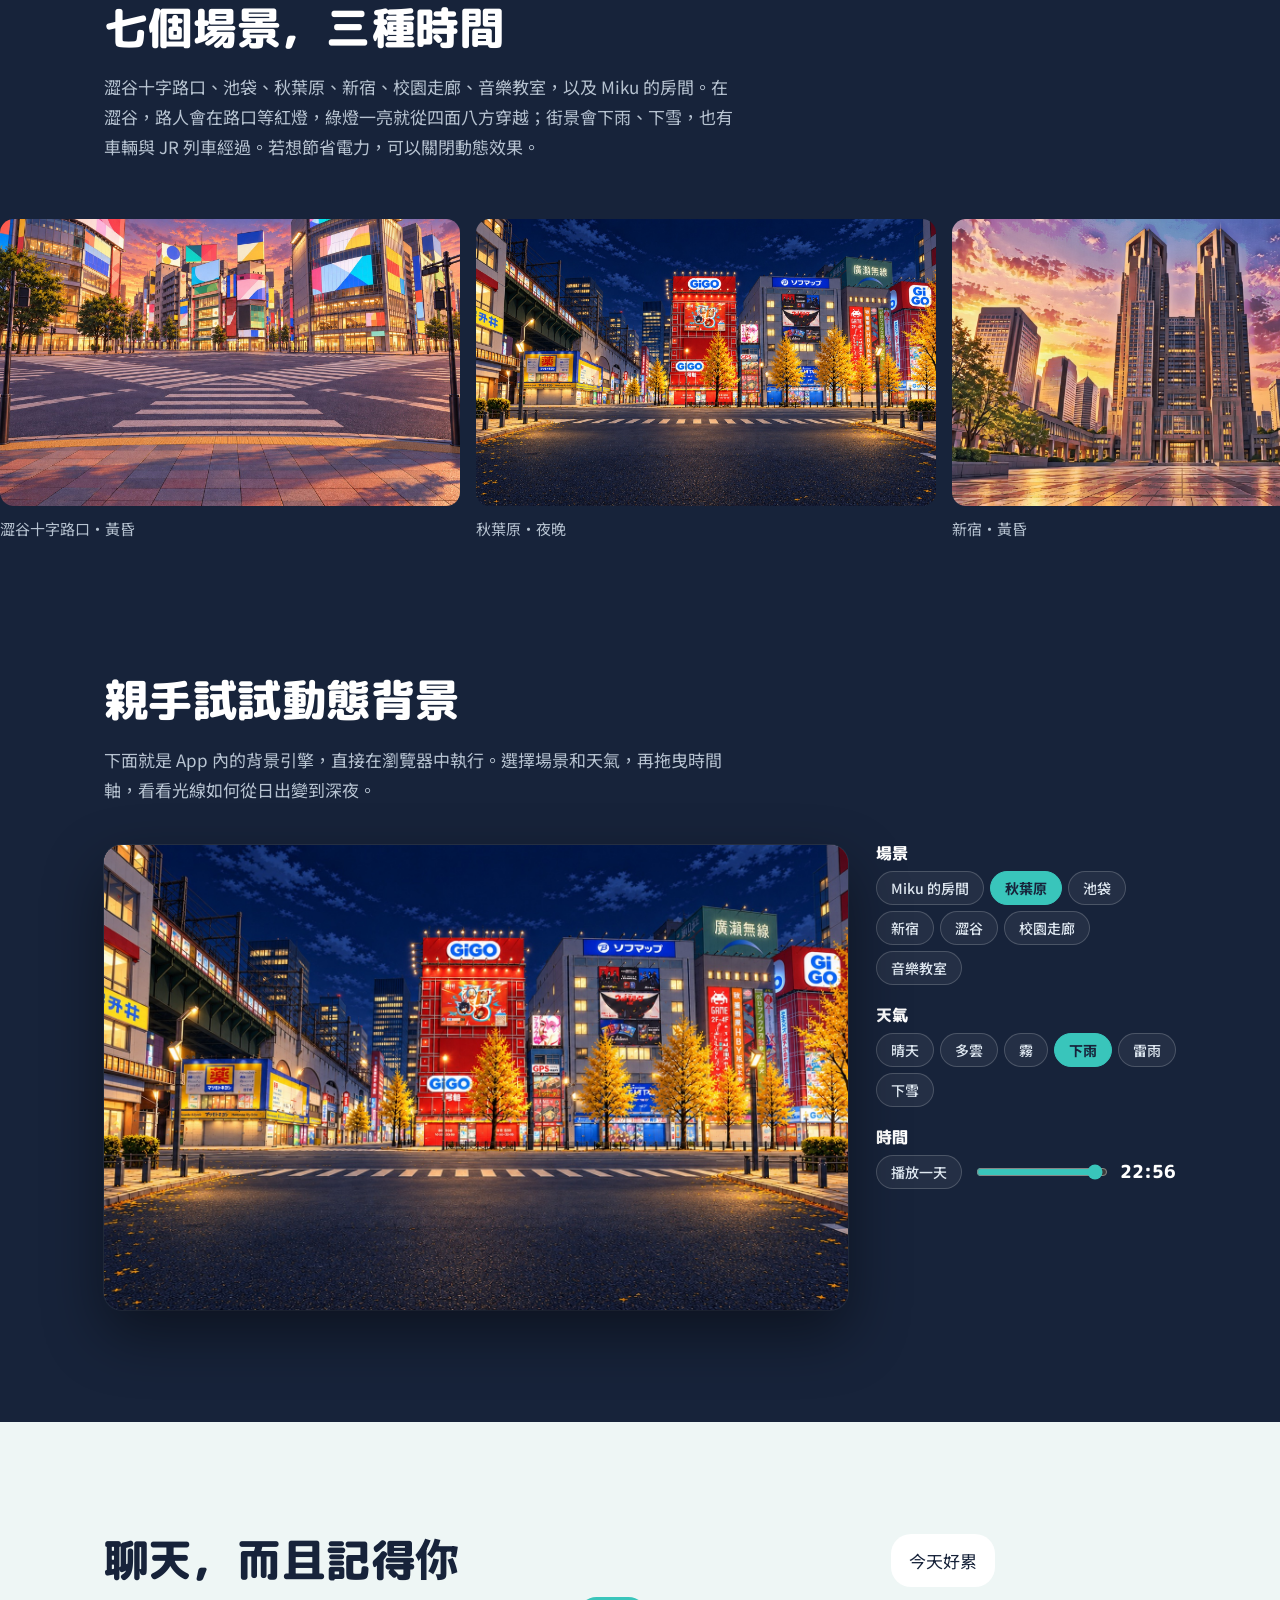
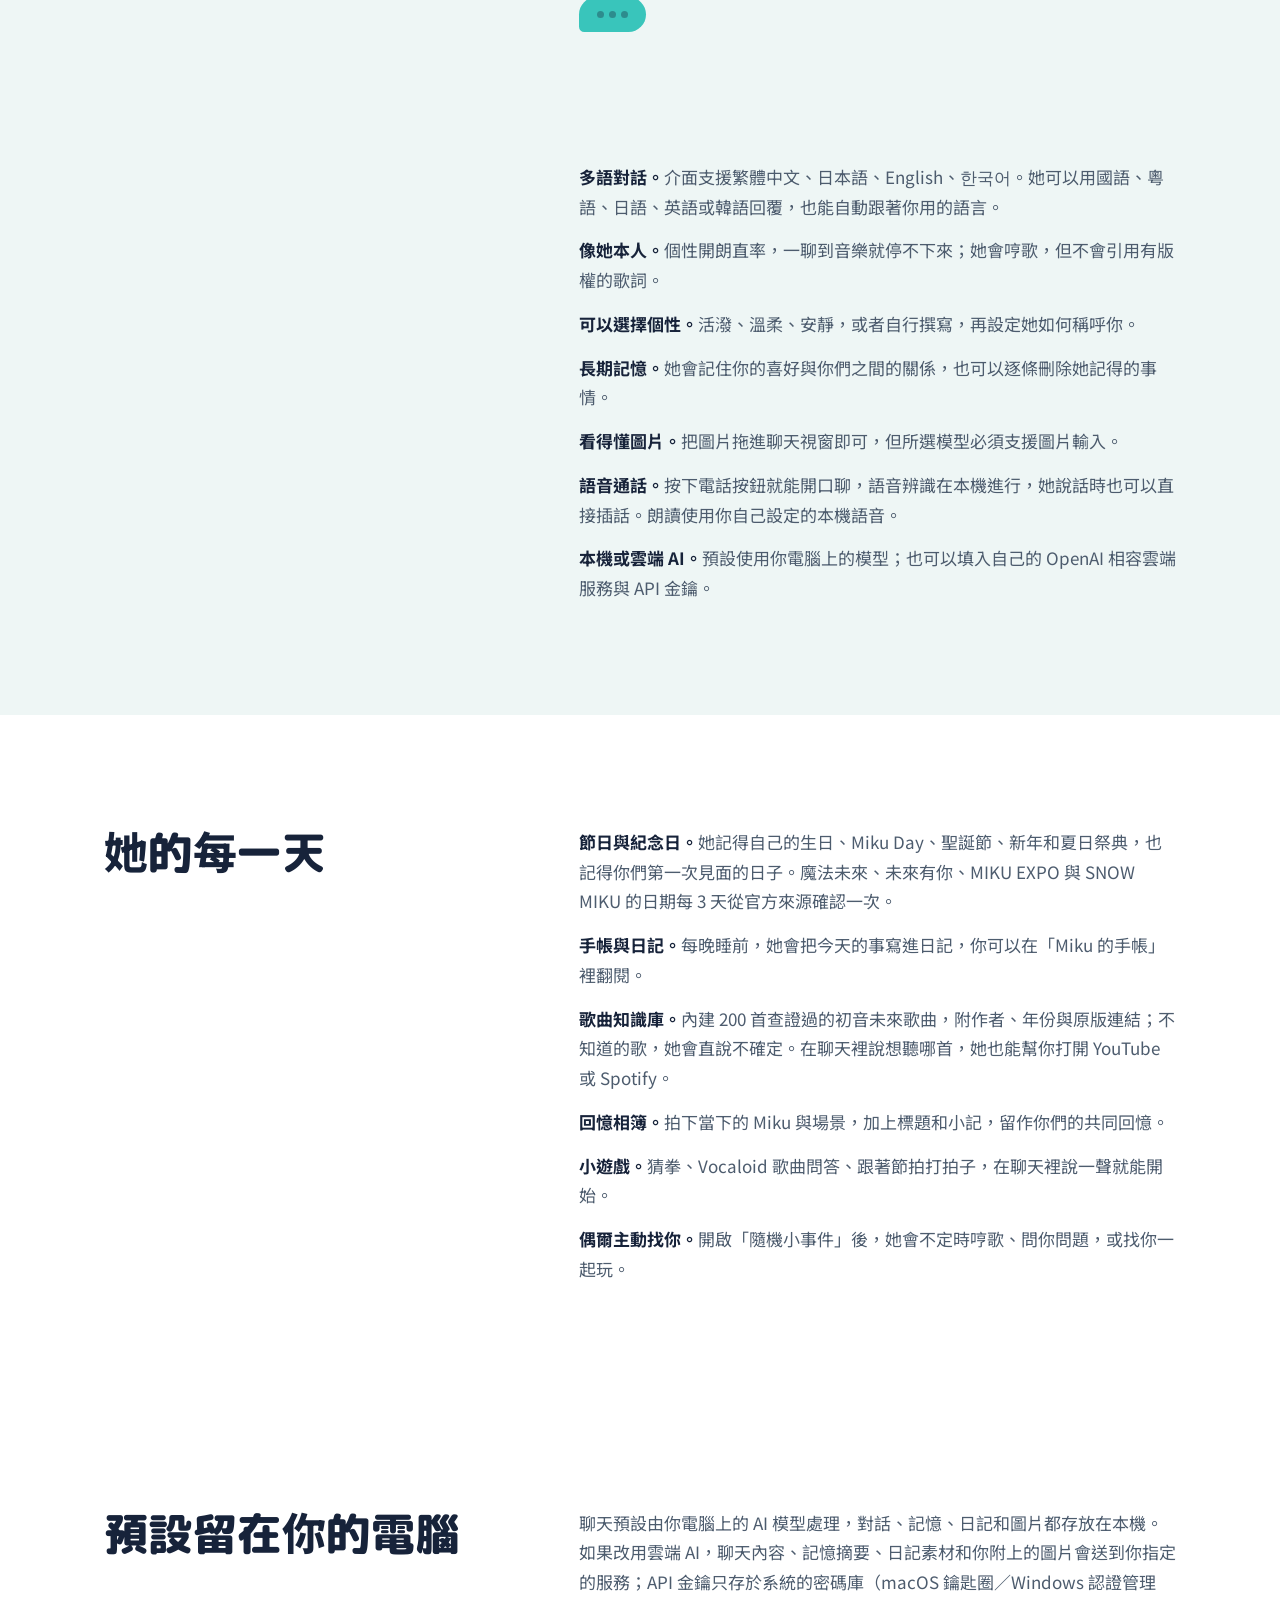
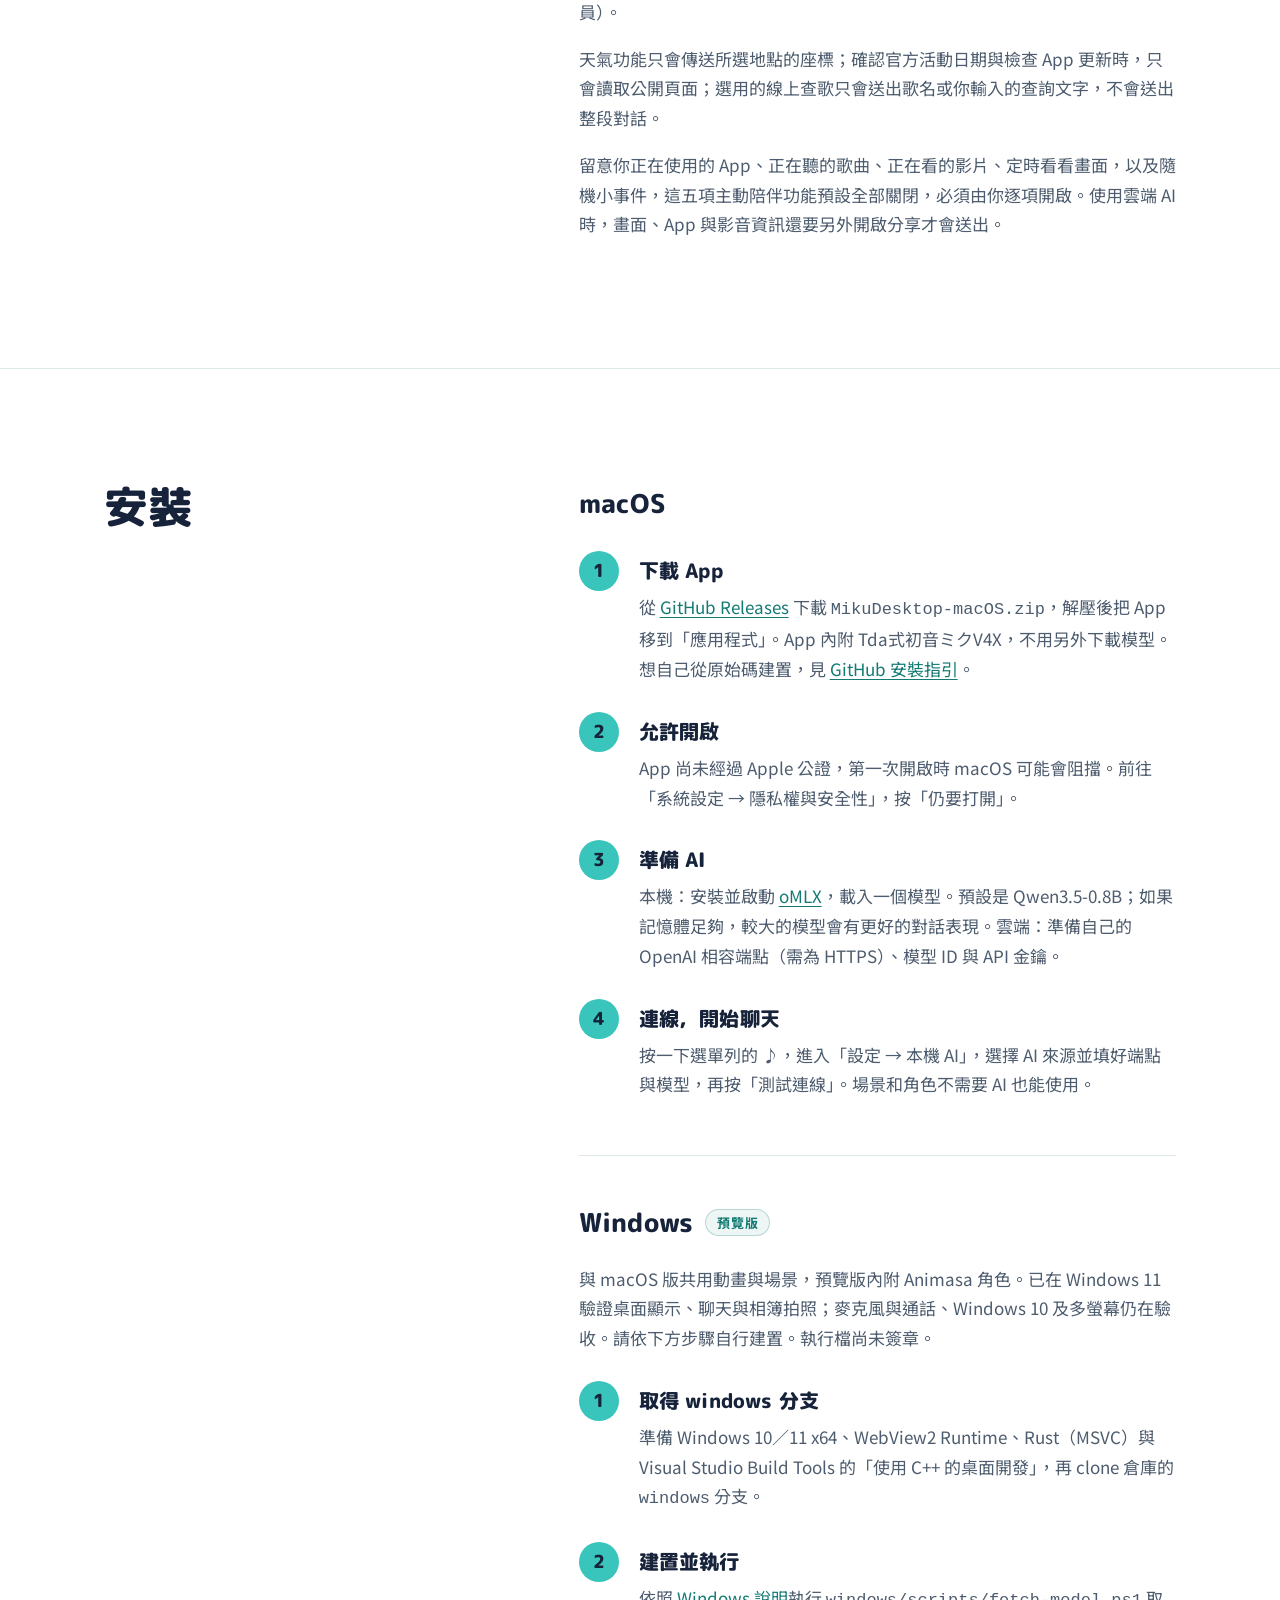
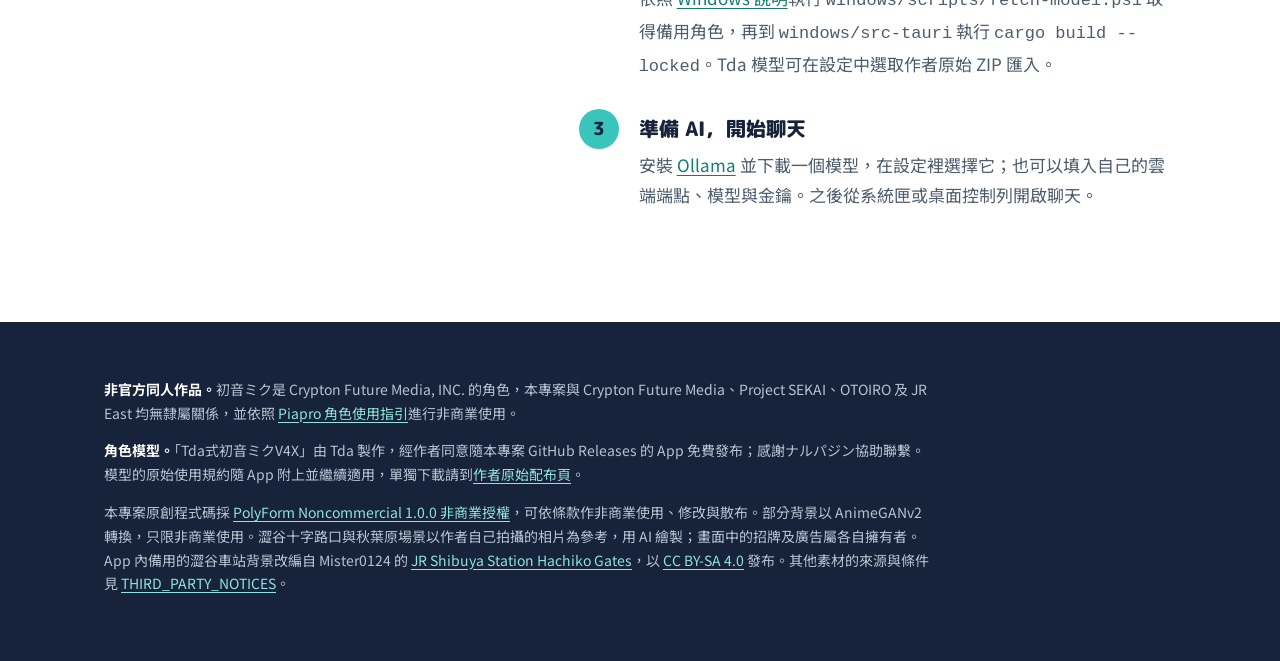
==== commit 01689c6b: "修正文案：標明 macOS 同捆角色與 Windows 預覽版建置方式" ====
--- a/website/index.html
+++ b/website/index.html
@@ -111,7 +111,7 @@
     <div class="prose">
       <p>她會在桌面上走來走去。滑鼠靠近時，她會看過來；戳戳臉、摸摸頭，她都會有反應。牽起她的手，她會跟著游標走；拖曳她時可以把她提起，放手後她會回到地面。</p>
       <p>凌晨一點左右，她會回房、側躺上床並蓋好棉被。你也可以對她說晚安，讓她提早入睡。</p>
-      <p>預設角色是 Tda 製作的「Tda式初音ミクV4X」，下載的 App 已經附上，開啟就能見到她。也可以在「手帳 → 設定 → 角色」換成經典服裝或 Animasa 模型，或匯入相容的 PMX 角色。</p>
+      <p>macOS 版的預設角色是 Tda 製作的「Tda式初音ミクV4X」，開啟 App 就能見到她。也可以在「手帳 → 設定 → 角色」換成經典服裝或 Animasa 模型，或匯入相容的 PMX 角色。</p>
       <p>下雨天她會撐透明雨傘，下午茶時間會端著飲料，有時還會搧扇子、抱著大蔥或揮螢光棒；節日會戴上應景的帽子。你播音樂時，她會扶著耳機跟著節拍擺動。</p>
     </div>
   </div>
@@ -249,7 +249,7 @@
       </li>
     </ol>
     <h3 class="platform">Windows <span class="tag">預覽版</span></h3>
-    <p class="platform-note">與 macOS 版共用角色、動畫與場景。已在 Windows 11 驗證桌面顯示、聊天與相簿拍照；麥克風與通話、Windows 10 及多螢幕仍在驗收。目前沒有安裝程式，但可下載 GitHub Actions 建置產物，或依下方步驟自行建置；執行檔尚未簽章。</p>
+    <p class="platform-note">與 macOS 版共用動畫與場景，預覽版內附 Animasa 角色。已在 Windows 11 驗證桌面顯示、聊天與相簿拍照；麥克風與通話、Windows 10 及多螢幕仍在驗收。請依下方步驟自行建置。執行檔尚未簽章。</p>
     <ol class="steps">
       <li>
         <h3>取得 windows 分支</h3>
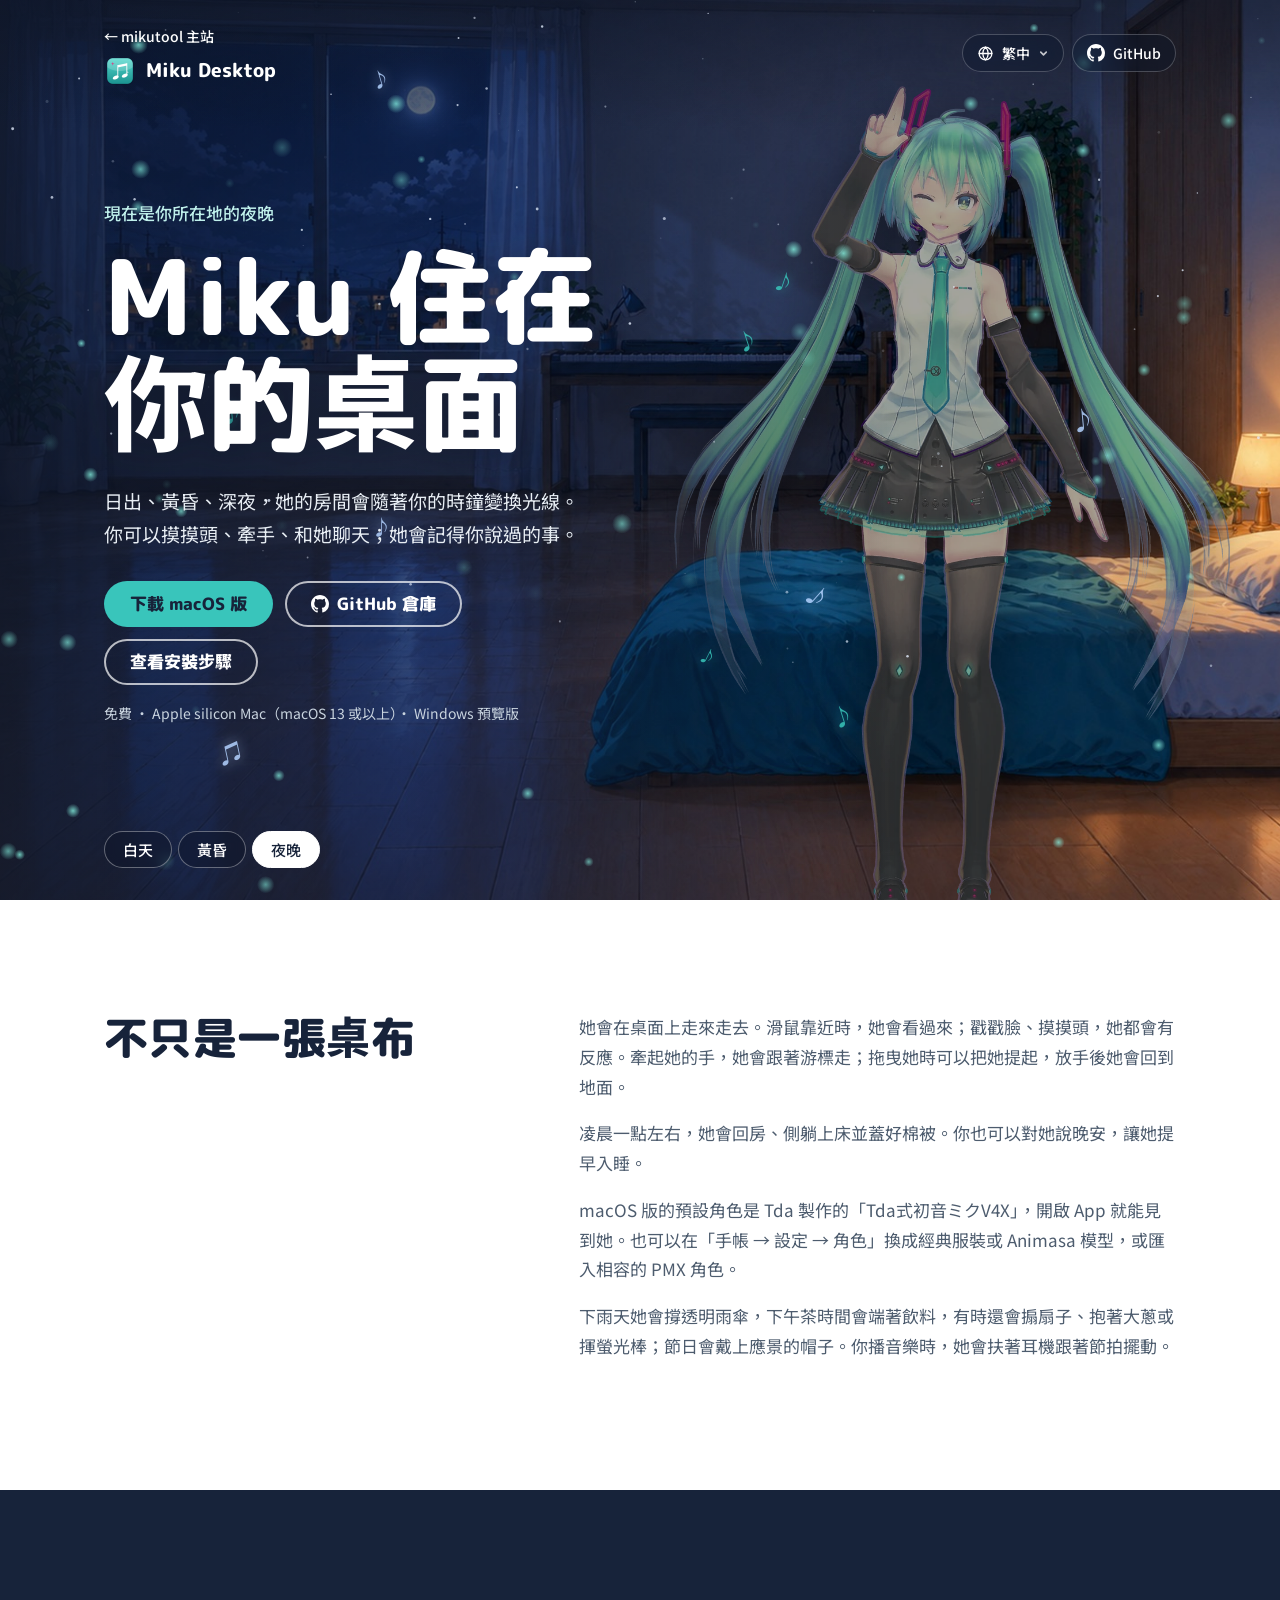
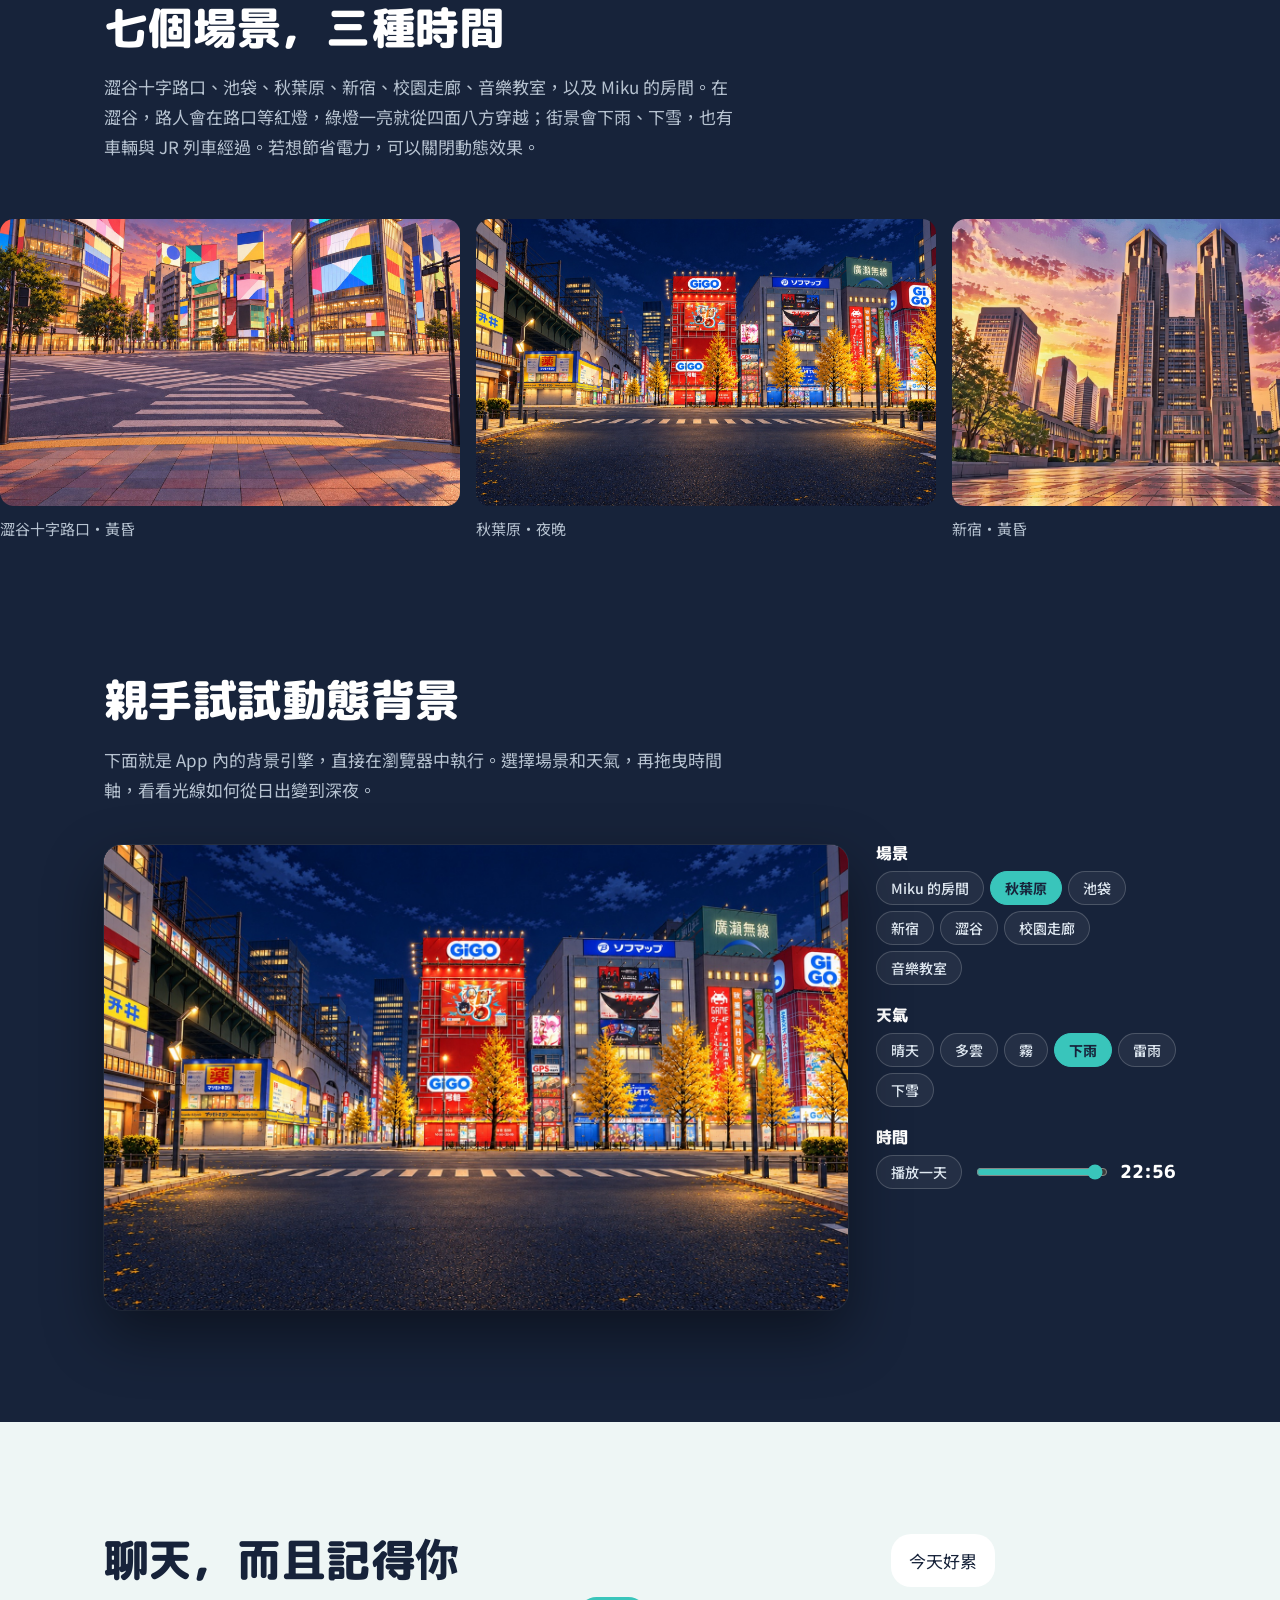
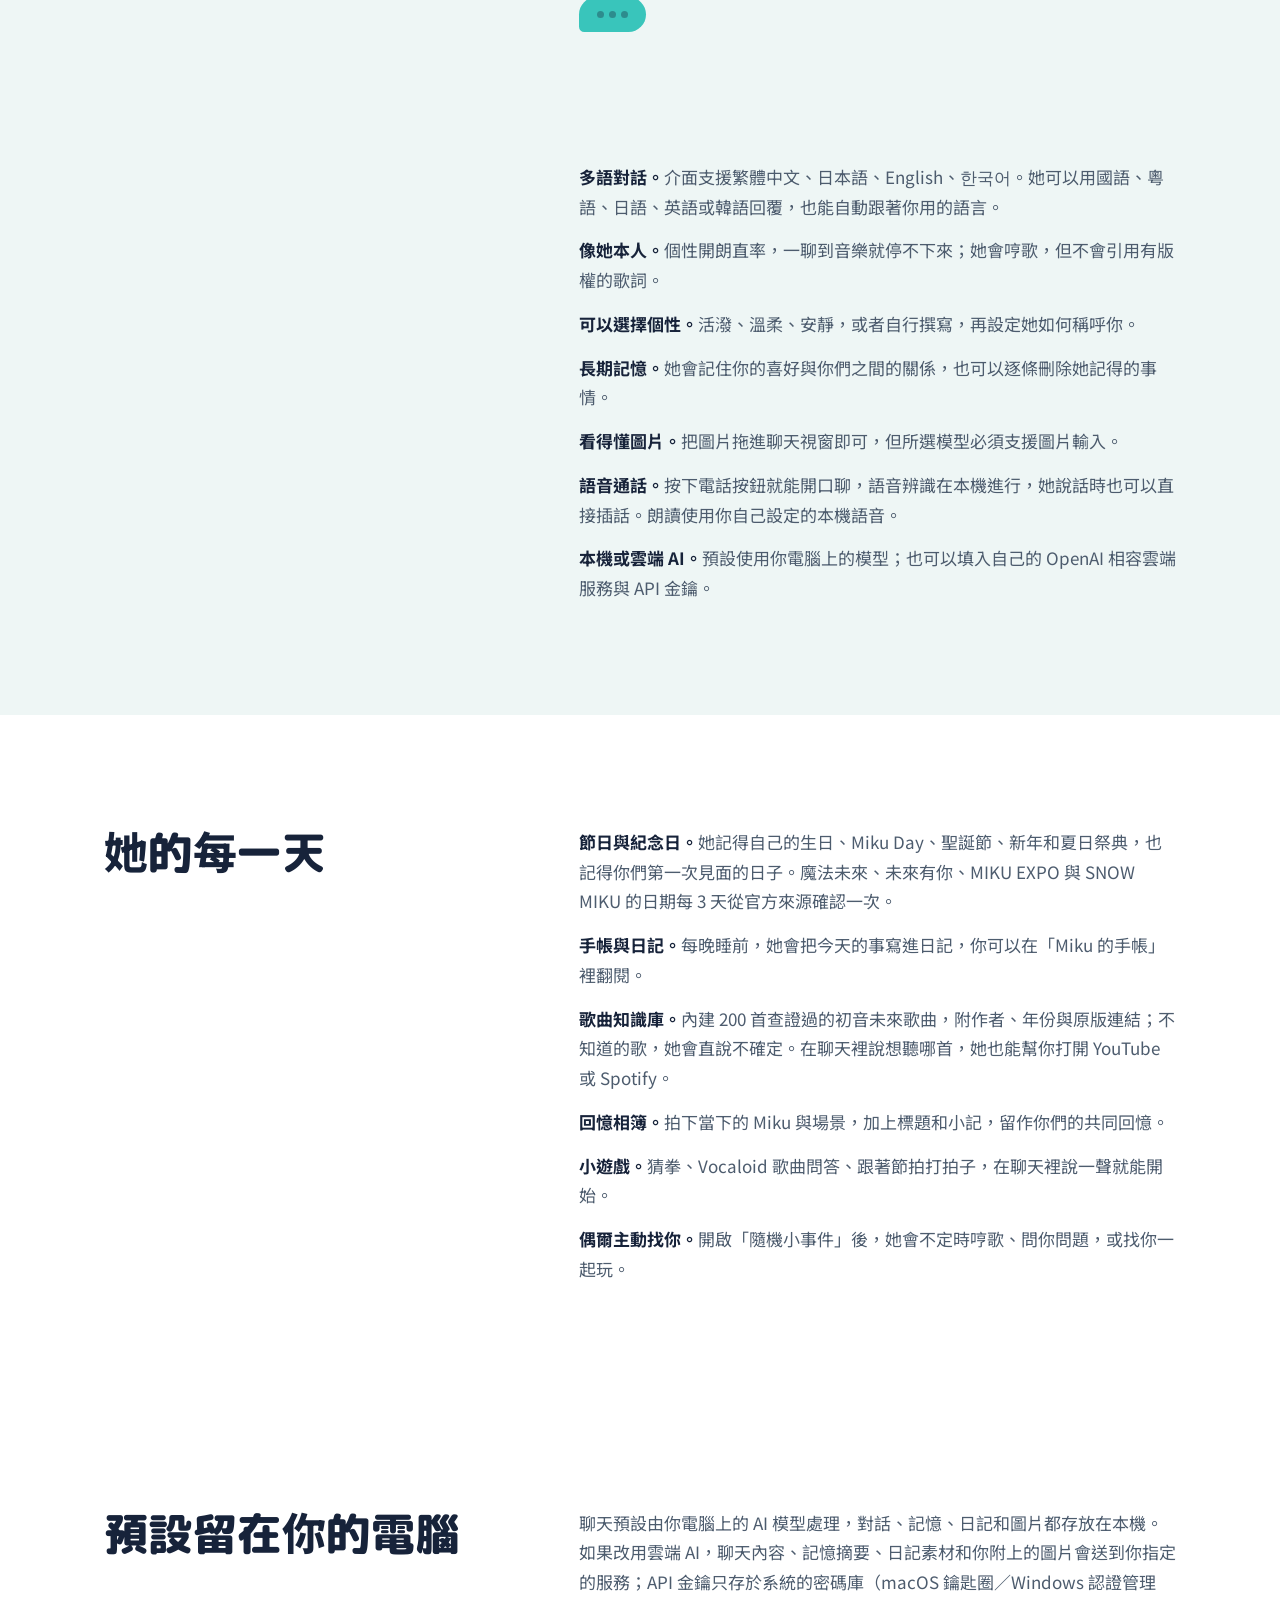
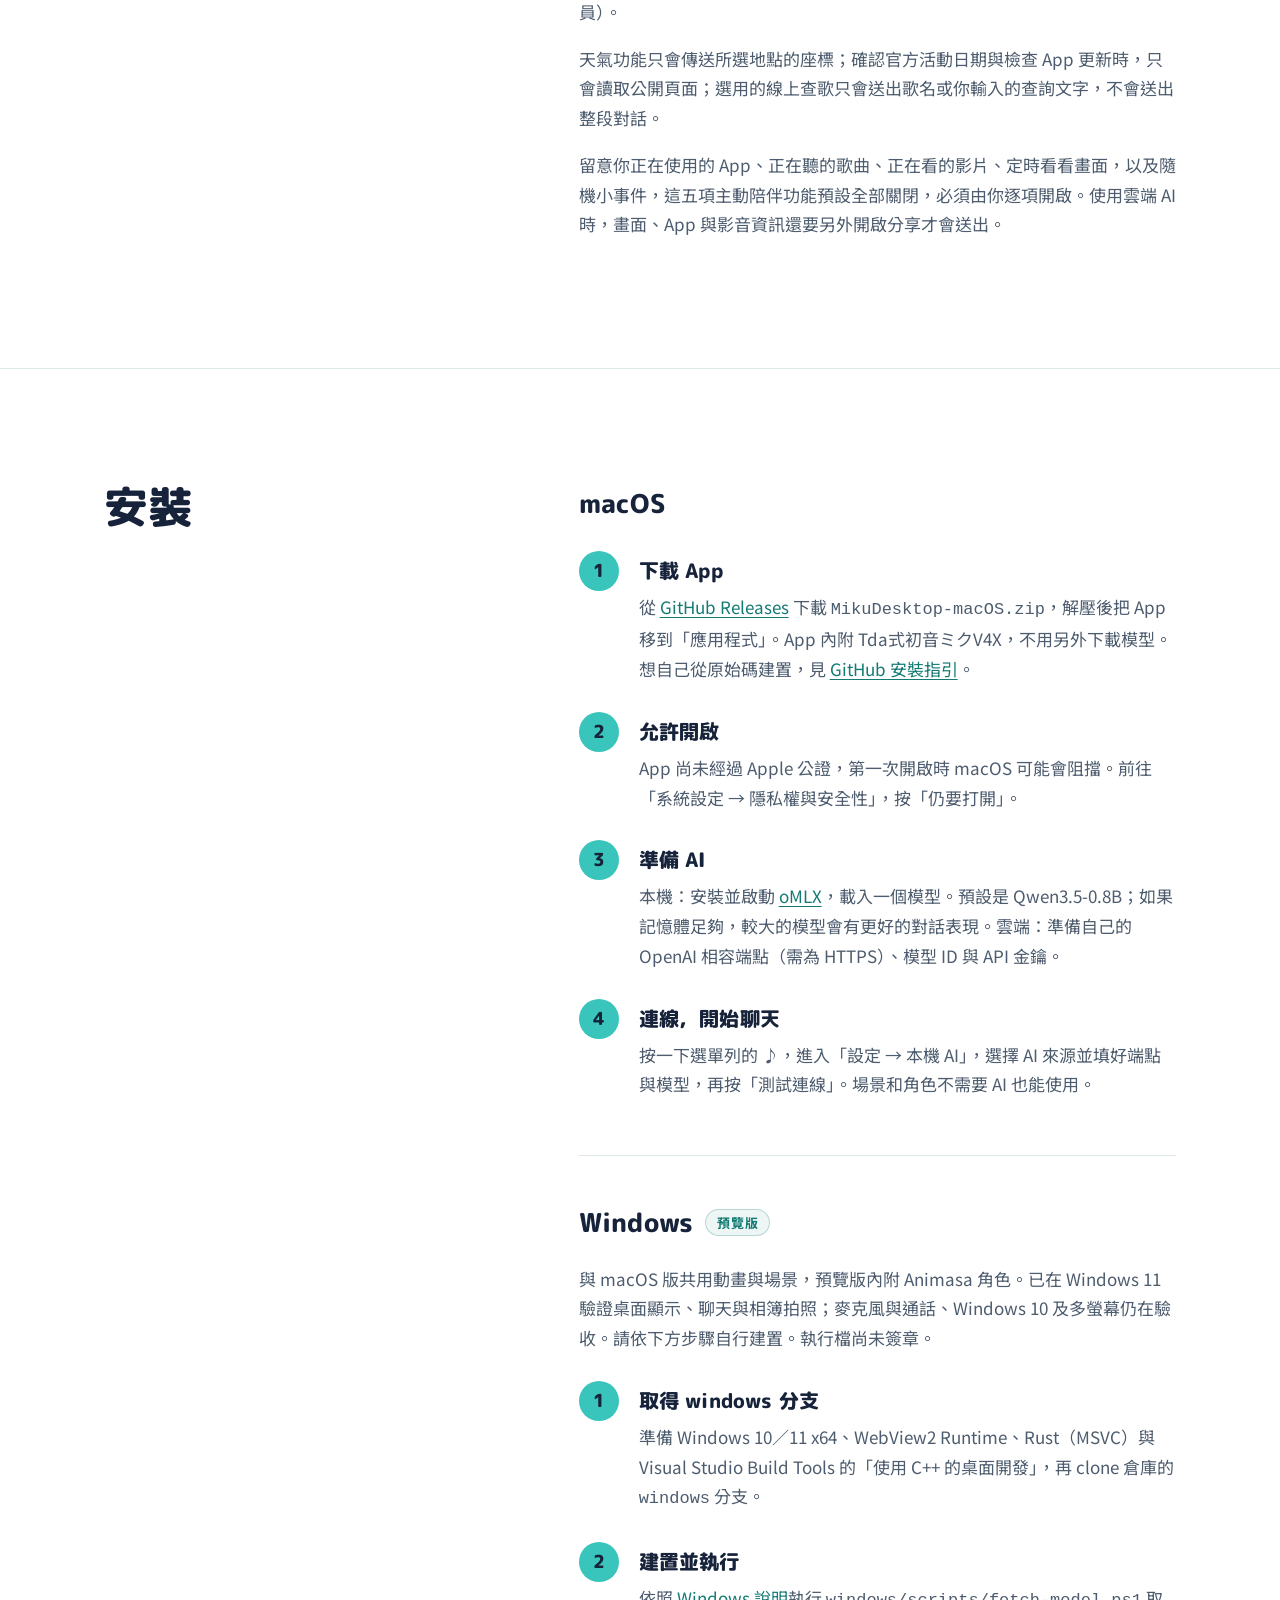
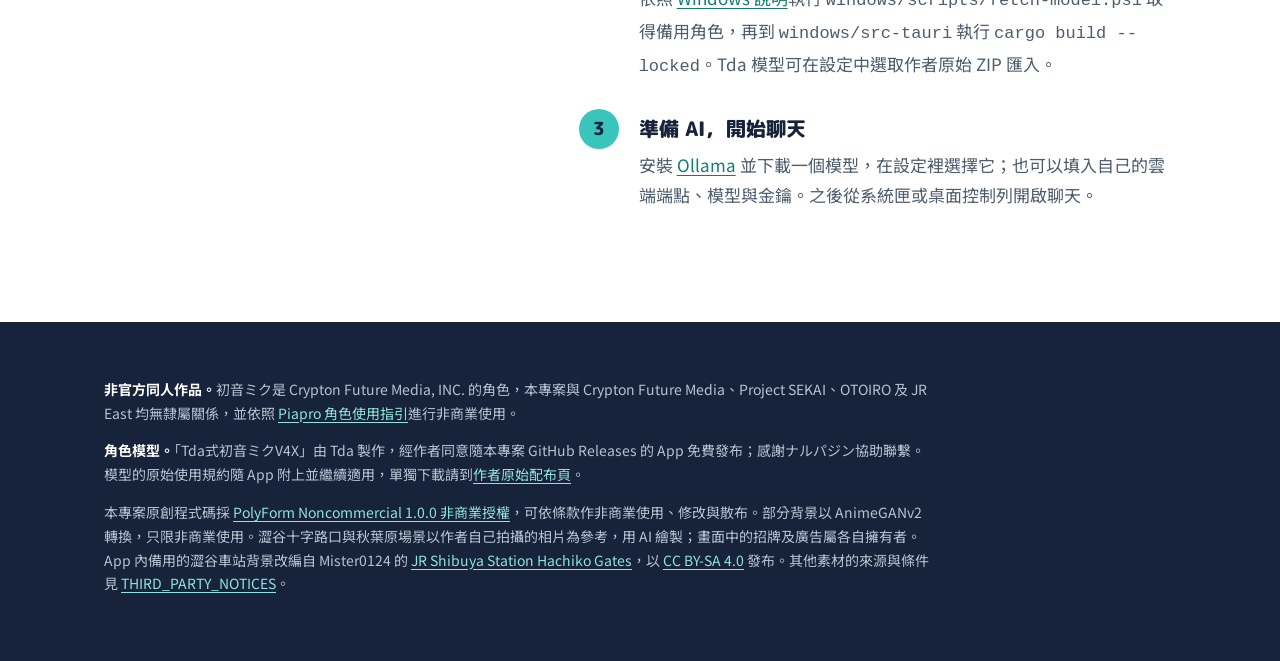
==== commit 42bd2d95: "需求描述：從 Miku Desktop 網站返回 mikutool 主站 實作思路：三語首頁依目前語言提供主站入口，獨立展示頁也提供連結。" ====
--- a/website/index.html
+++ b/website/index.html
@@ -51,7 +51,7 @@
 <link rel="preconnect" href="https://fonts.googleapis.com">
 <link rel="preconnect" href="https://fonts.gstatic.com" crossorigin>
 <link href="https://fonts.googleapis.com/css2?family=M+PLUS+Rounded+1c:wght@500;800&family=Noto+Sans+TC:wght@400;500;700&display=swap" rel="stylesheet">
-<link rel="stylesheet" href="style.css?v=9e6ddd90d6dc">
+<link rel="stylesheet" href="style.css?v=a796305db937">
 </head>
 <body data-time="day">
 
@@ -67,7 +67,10 @@
   <canvas class="particles" id="hero-particles" aria-hidden="true"></canvas>
 
   <nav class="topbar">
-    <a class="brand" href="#"><img src="assets/icon.png" alt="" width="32" height="32">Miku Desktop</a>
+    <div>
+      <a class="site-parent" href="https://mikutool.com/zh-tw/"><span aria-hidden="true">←</span> mikutool 主站</a>
+      <a class="brand" href="#"><img src="assets/icon.png" alt="" width="32" height="32">Miku Desktop</a>
+    </div>
     <div class="toplinks">
       <details class="lang">
         <summary class="pill" aria-label="切換語言"><svg viewBox="0 0 24 24" width="17" height="17" aria-hidden="true" fill="none" stroke="currentColor" stroke-width="1.8" stroke-linecap="round"><circle cx="12" cy="12" r="9"/><path d="M3 12h18M12 3c2.6 2.6 3.9 5.6 3.9 9s-1.3 6.4-3.9 9c-2.6-2.6-3.9-5.6-3.9-9S9.4 5.6 12 3z"/></svg><span class="lang-short">繁中</span><svg class="chev" viewBox="0 0 12 12" width="11" height="11" aria-hidden="true" fill="none" stroke="currentColor" stroke-width="1.8" stroke-linecap="round" stroke-linejoin="round"><path d="M3 4.5 6 7.5 9 4.5"/></svg></summary>
--- a/website/style.css
+++ b/website/style.css
@@ -111,6 +111,12 @@
   color: #fff; text-decoration: none;
   font: 800 19px/1 var(--round);
 }
+.site-parent {
+  display: inline-block; margin-bottom: 6px; padding: 3px 0;
+  color: #fff; font: 500 14px/1.35 var(--body); text-decoration: none;
+  text-shadow: 0 1px 3px #142235;
+}
+.site-parent:hover, .site-parent:focus-visible { text-decoration: underline; }
 .brand img { border-radius: 8px; }
 .toplinks { display: flex; align-items: center; gap: 8px; }
 .pill {
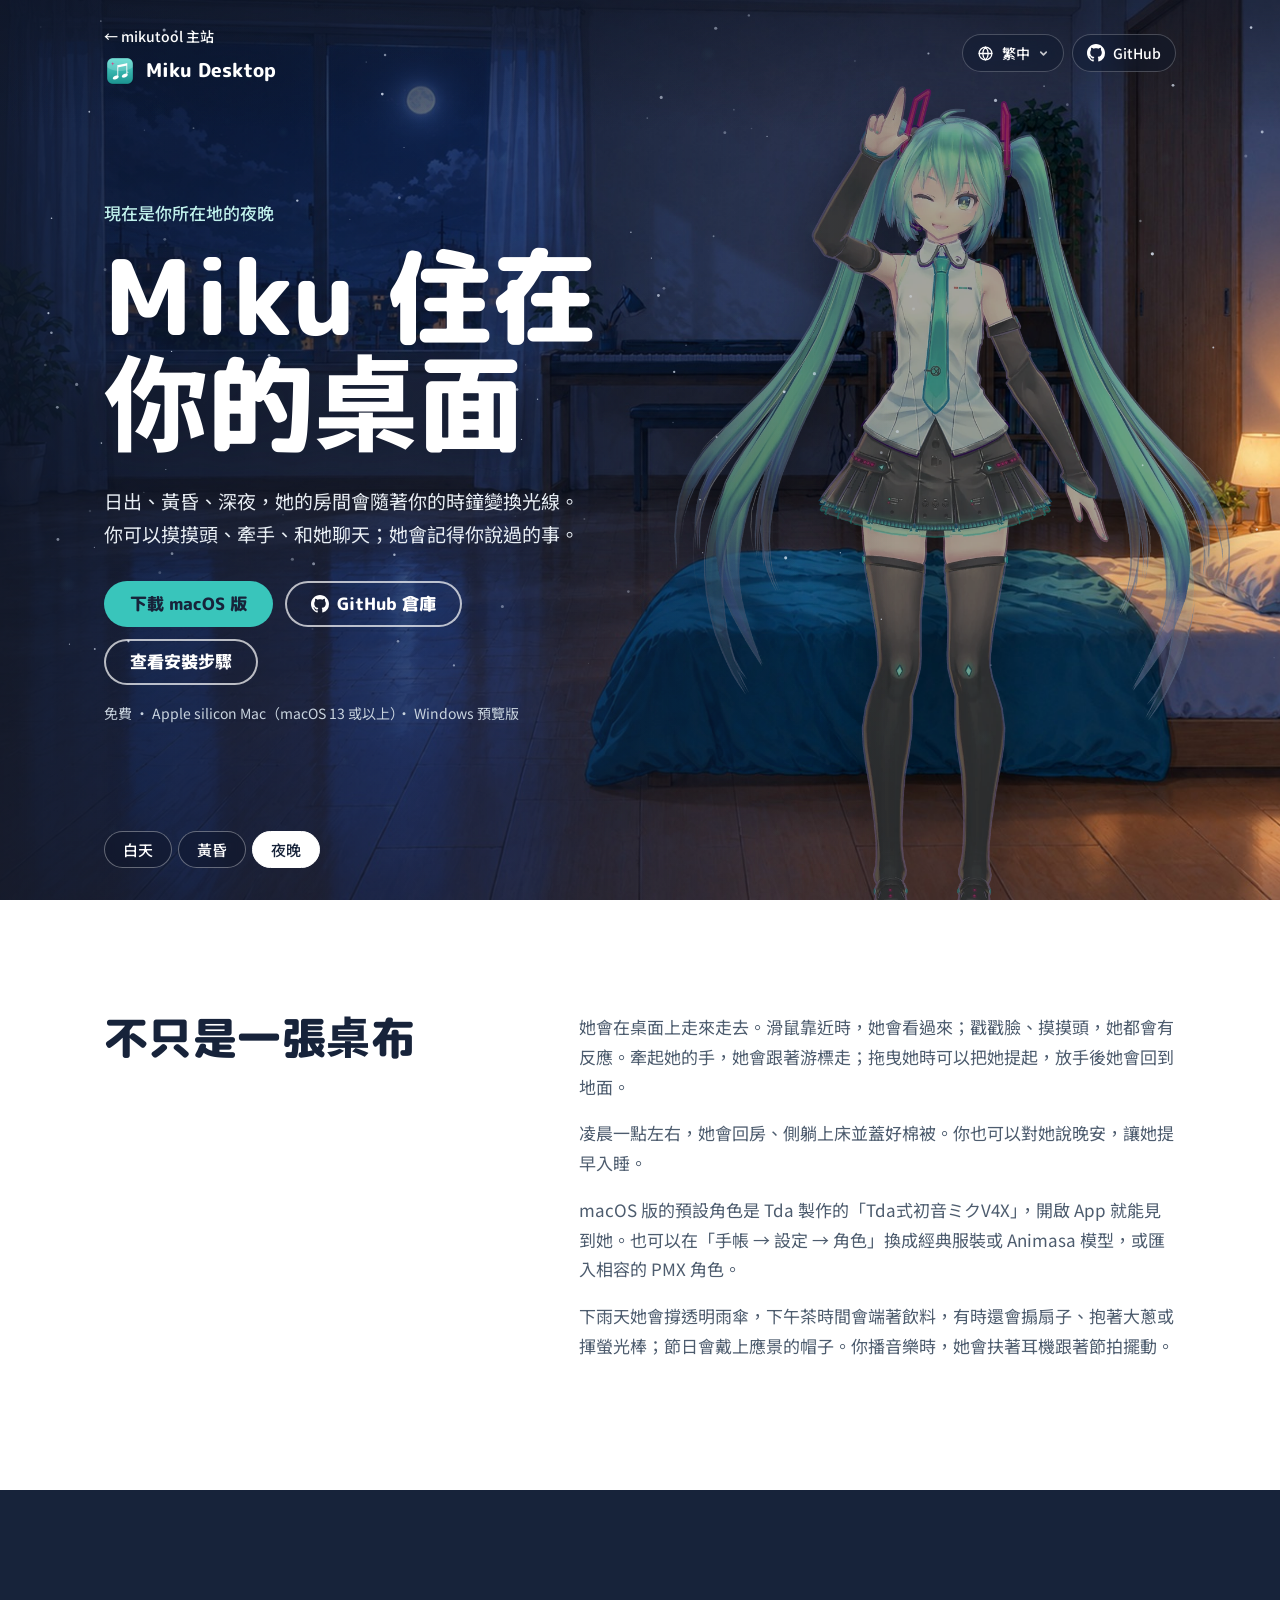
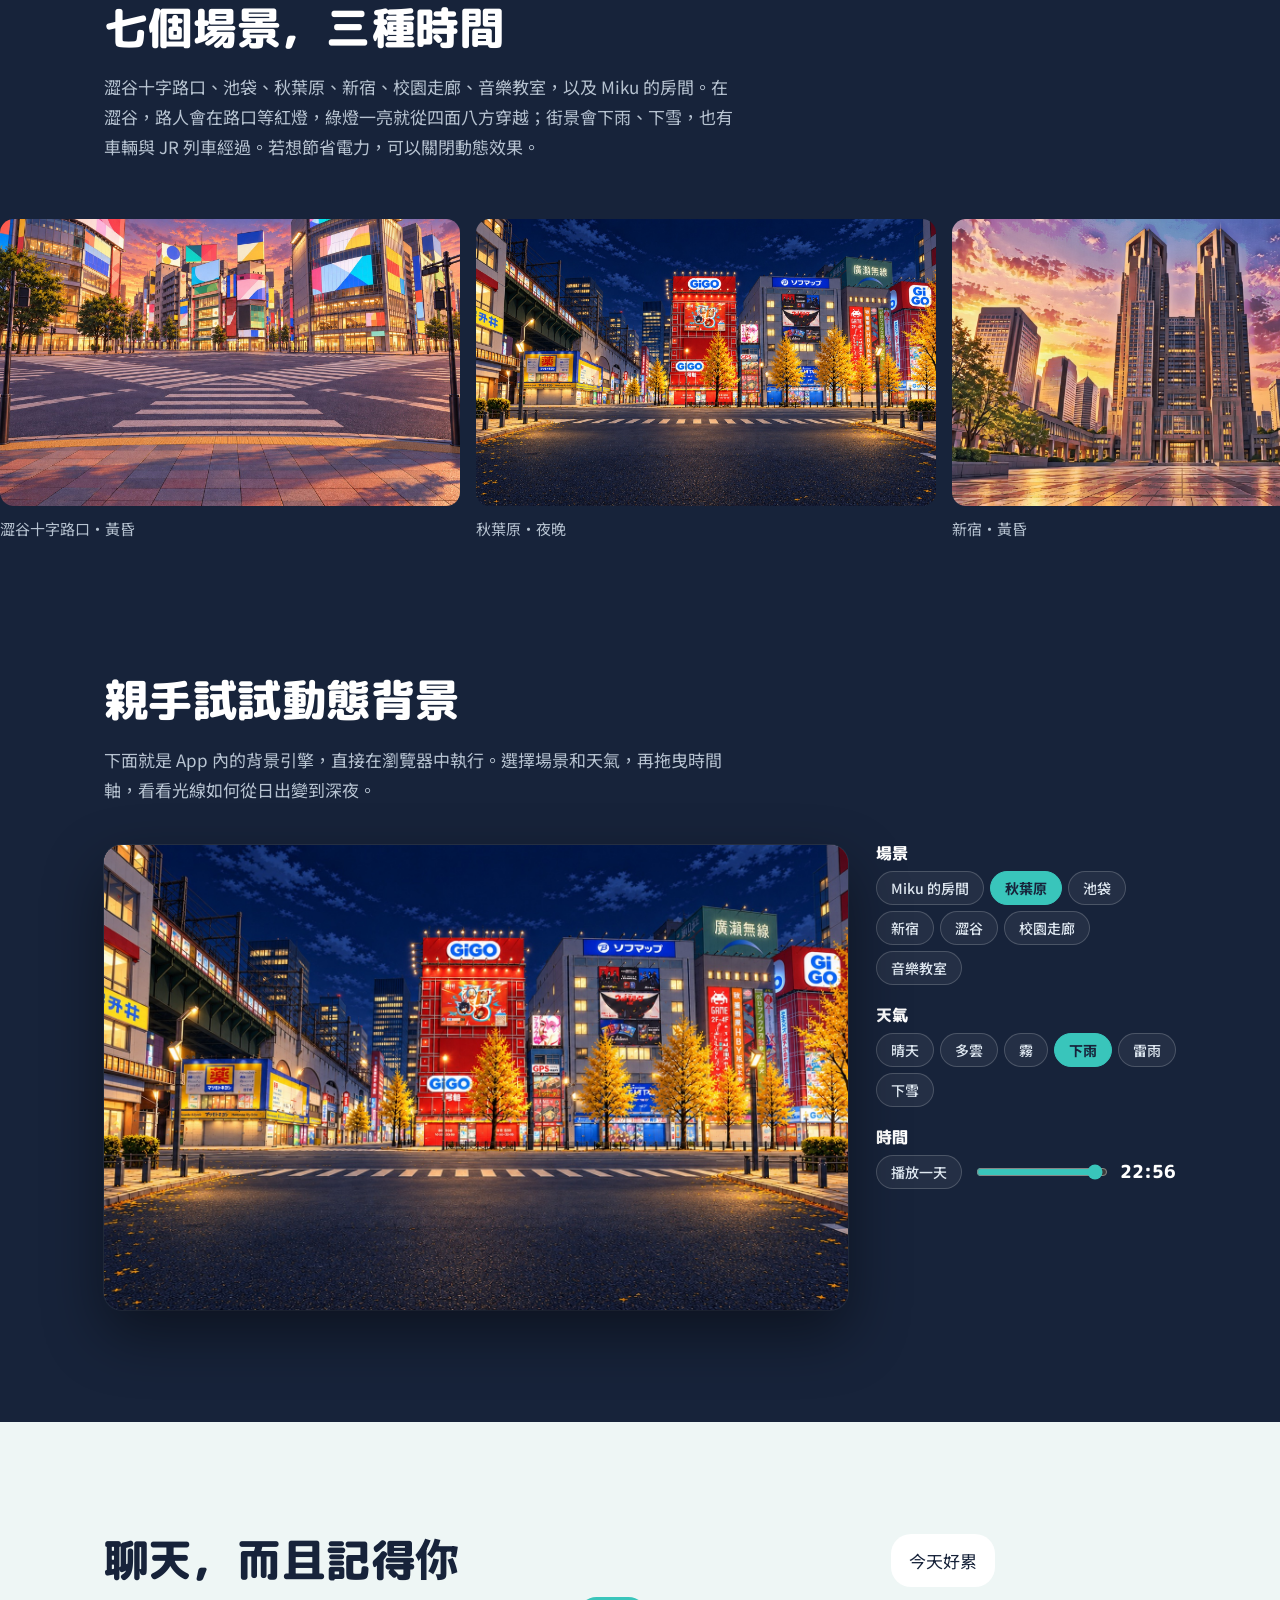
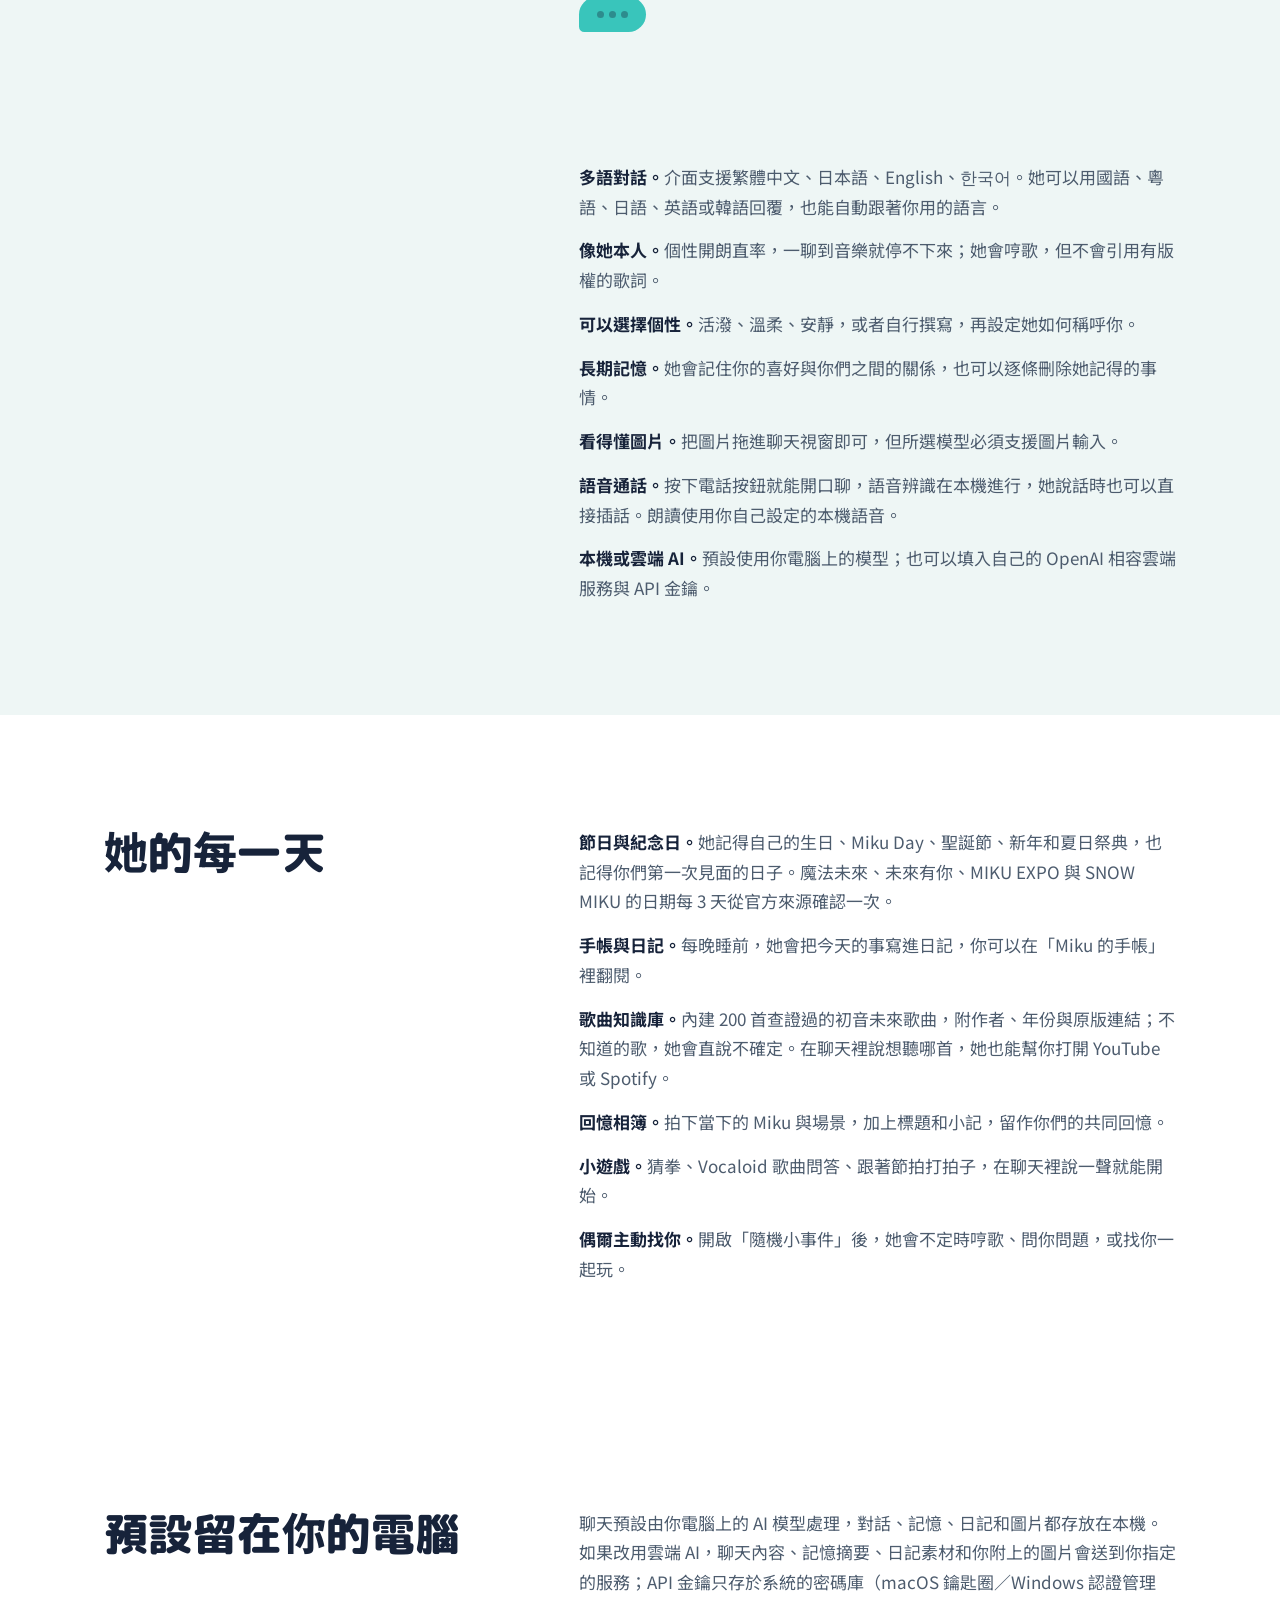
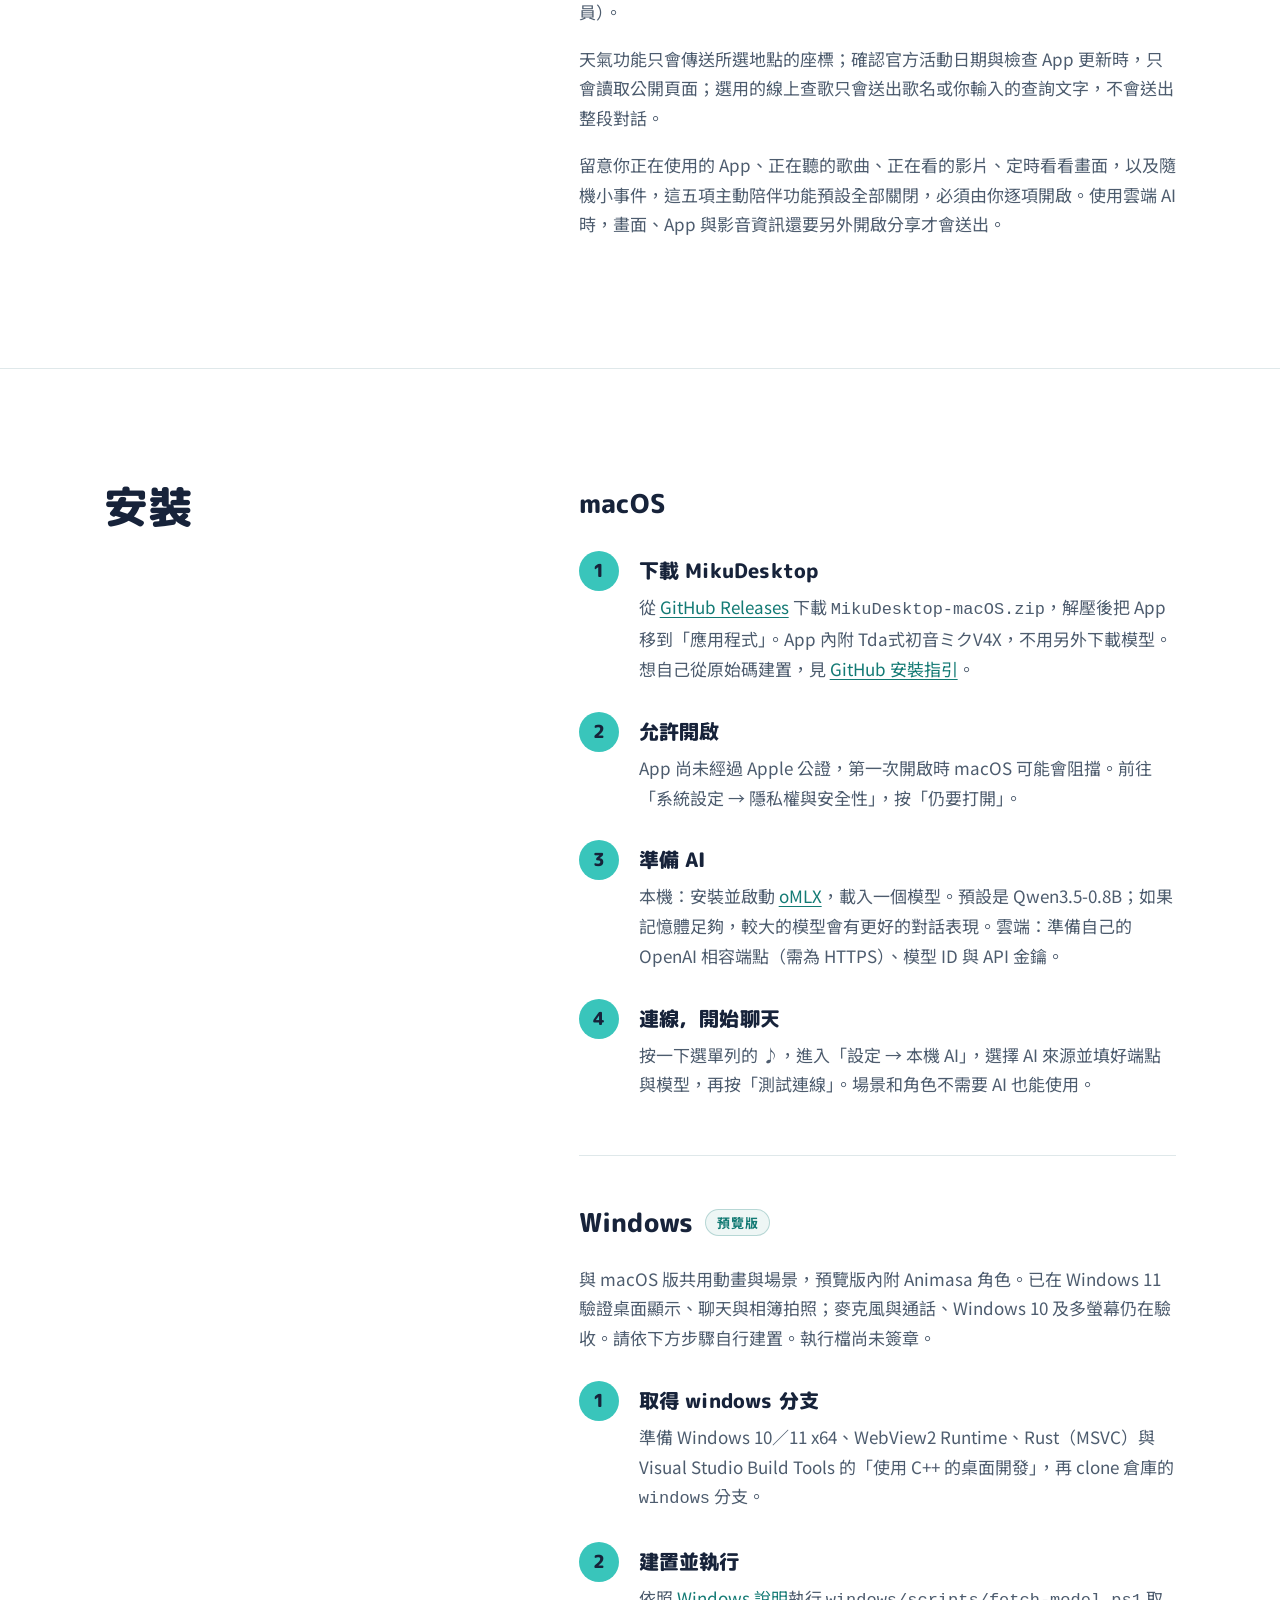
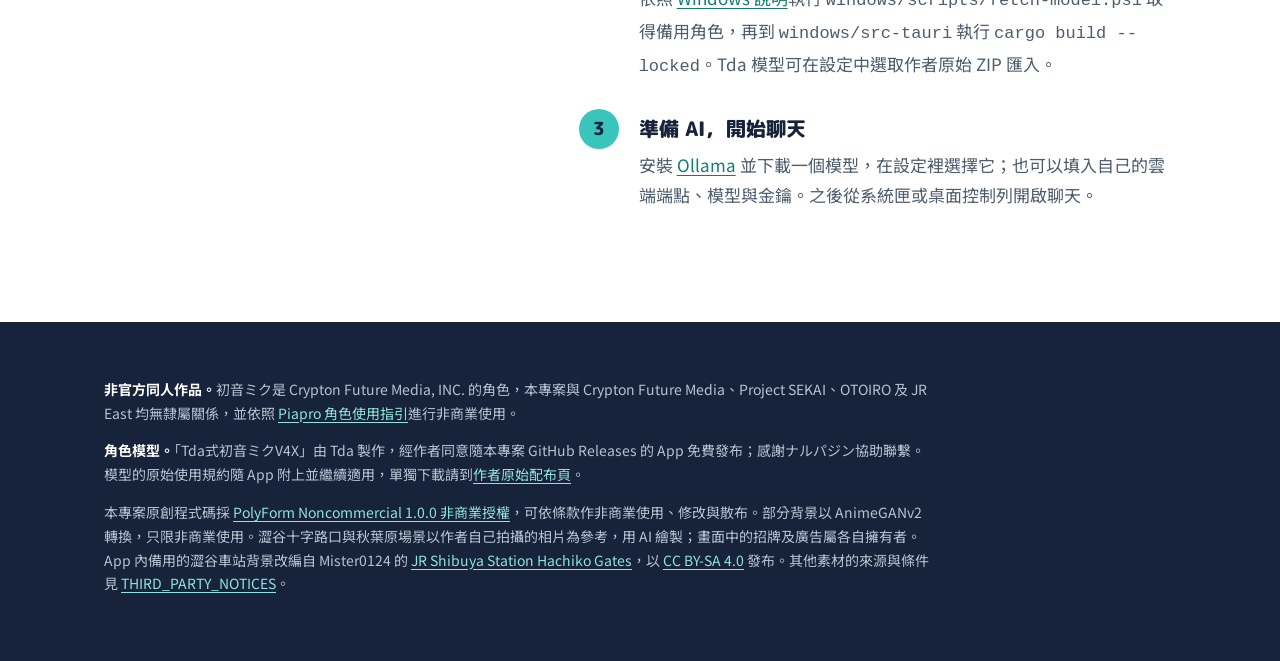
==== commit ad25e78a: "需求描述：讓 MikuDesktop 與 Miku Desktop 搜尋指向桌面夥伴官網 實作思路：三語首頁保留 Miku Desktop 正式名稱，在搜尋標題描述產品，並將 MikuDesktop " ====
--- a/website/index.html
+++ b/website/index.html
@@ -3,7 +3,7 @@
 <head>
 <meta charset="utf-8">
 <meta name="viewport" content="width=device-width, initial-scale=1">
-<title>Miku Desktop</title>
+<title>Miku Desktop｜初音未來桌面夥伴</title>
 <meta name="description" content="住在你桌面上的初音未來：場景會隨著你的時間變化，可用本機或自選的雲端 AI 聊天，並記得你們的相處。提供 macOS 版與 Windows 預覽版。非官方同人作品。">
 <meta name="robots" content="index,follow,max-image-preview:large">
 <link rel="canonical" href="https://desktop.mikutool.com/">
@@ -13,7 +13,7 @@
 <link rel="alternate" hreflang="x-default" href="https://desktop.mikutool.com/">
 <meta property="og:type" content="website">
 <meta property="og:site_name" content="Miku Desktop">
-<meta property="og:title" content="Miku Desktop">
+<meta property="og:title" content="Miku Desktop｜初音未來桌面夥伴">
 <meta property="og:description" content="住在你桌面上的初音未來：場景會隨著你的時間變化，可用本機或自選的雲端 AI 聊天，並記得你們的相處。提供 macOS 版與 Windows 預覽版。非官方同人作品。">
 <meta property="og:url" content="https://desktop.mikutool.com/">
 <meta property="og:locale" content="zh_TW">
@@ -33,6 +33,7 @@
         "@type": "WebSite",
         "@id": "https://desktop.mikutool.com/#website",
         "name": "Miku Desktop",
+        "alternateName": "MikuDesktop",
         "url": "https://desktop.mikutool.com/"
       },
       {
@@ -42,7 +43,17 @@
         "url": "https://desktop.mikutool.com/",
         "description": "住在你桌面上的初音未來：場景會隨著你的時間變化，可用本機或自選的雲端 AI 聊天，並記得你們的相處。提供 macOS 版與 Windows 預覽版。非官方同人作品。",
         "inLanguage": "zh-Hant",
-        "isPartOf": { "@id": "https://desktop.mikutool.com/#website" }
+        "isPartOf": { "@id": "https://desktop.mikutool.com/#website" },
+        "mainEntity": { "@id": "https://desktop.mikutool.com/#app" }
+      },
+      {
+        "@type": "SoftwareApplication",
+        "@id": "https://desktop.mikutool.com/#app",
+        "name": "Miku Desktop",
+        "alternateName": "MikuDesktop",
+        "url": "https://desktop.mikutool.com/",
+        "operatingSystem": ["macOS", "Windows"],
+        "applicationCategory": "EntertainmentApplication"
       }
     ]
   }
@@ -235,7 +246,7 @@
     <h3 class="platform">macOS</h3>
     <ol class="steps">
       <li>
-        <h3>下載 App</h3>
+        <h3>下載 MikuDesktop</h3>
         <p>從 <a href="https://github.com/miku2339/miku_desktop/releases/latest">GitHub Releases</a> 下載 <code>MikuDesktop-macOS.zip</code>，解壓後把 App 移到「應用程式」。App 內附 Tda式初音ミクV4X，不用另外下載模型。想自己從原始碼建置，見 <a href="https://github.com/miku2339/miku_desktop#安裝與建置">GitHub 安裝指引</a>。</p>
       </li>
       <li>
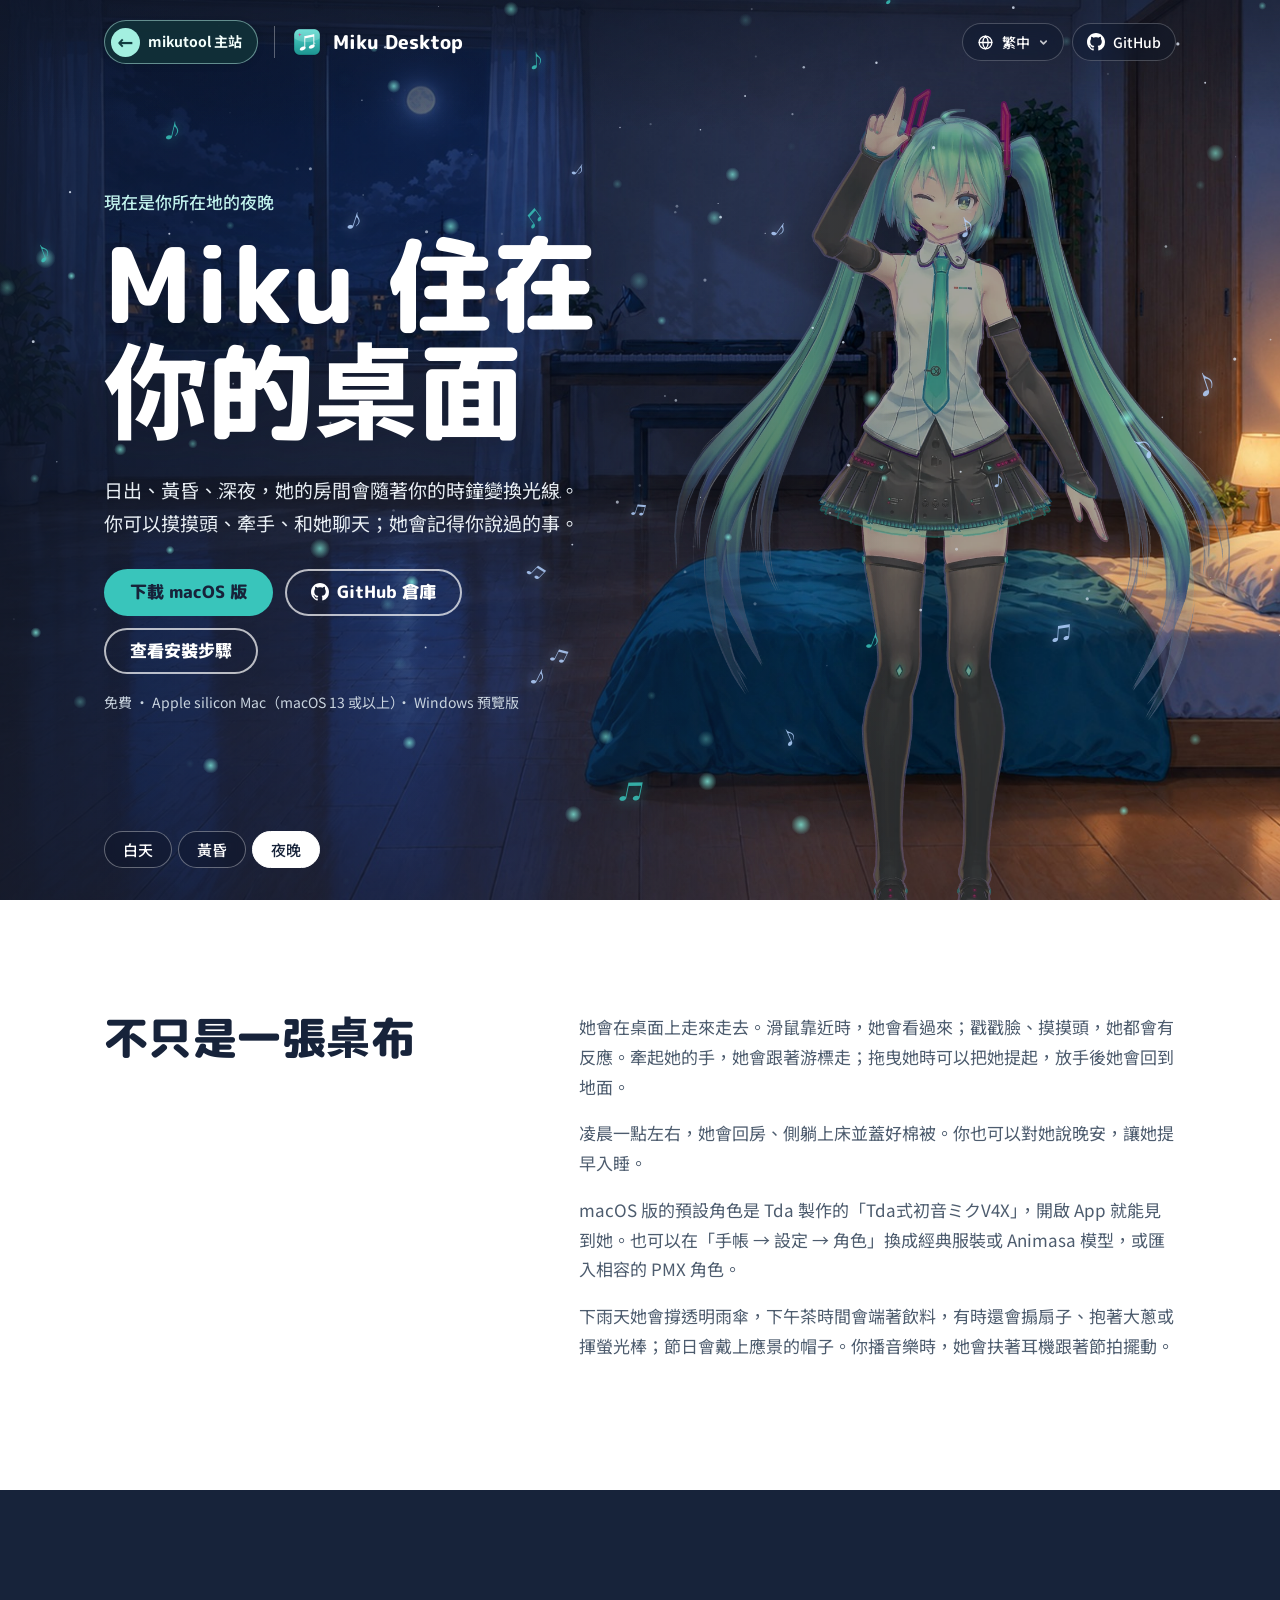
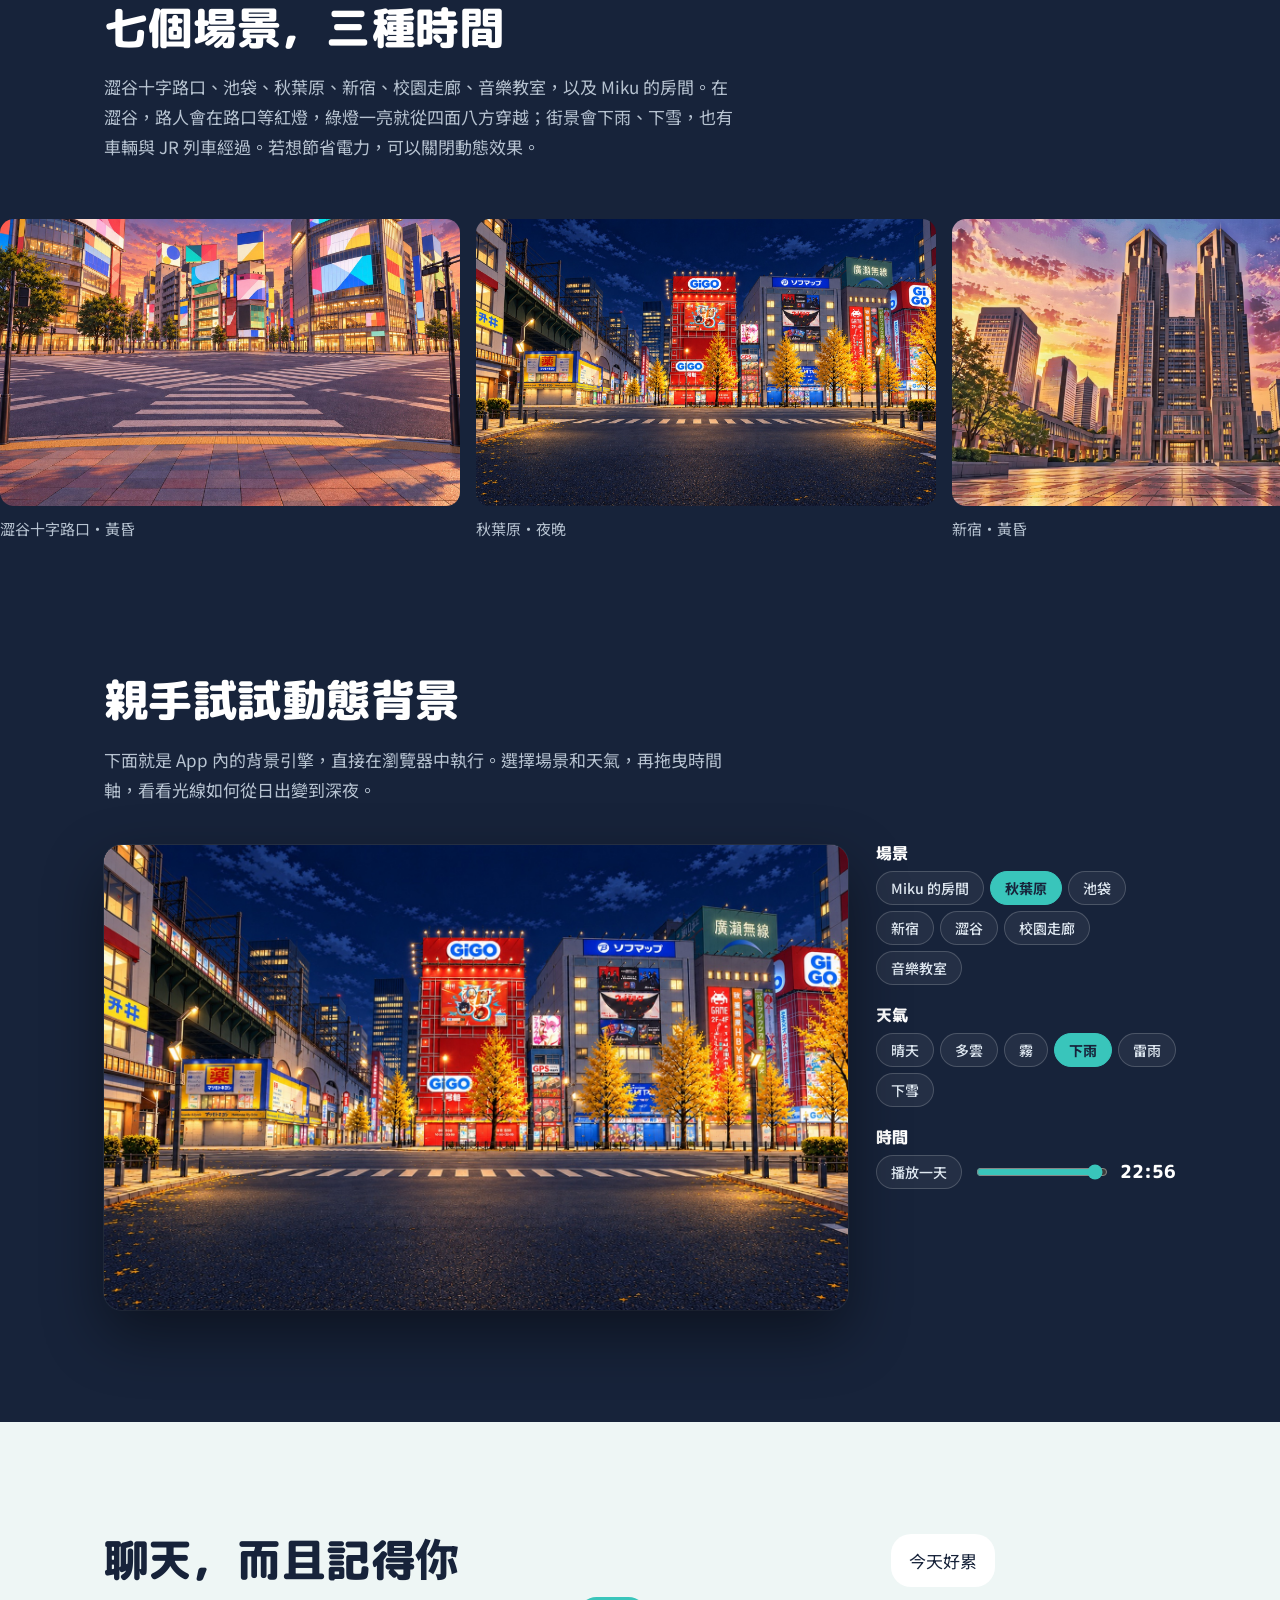
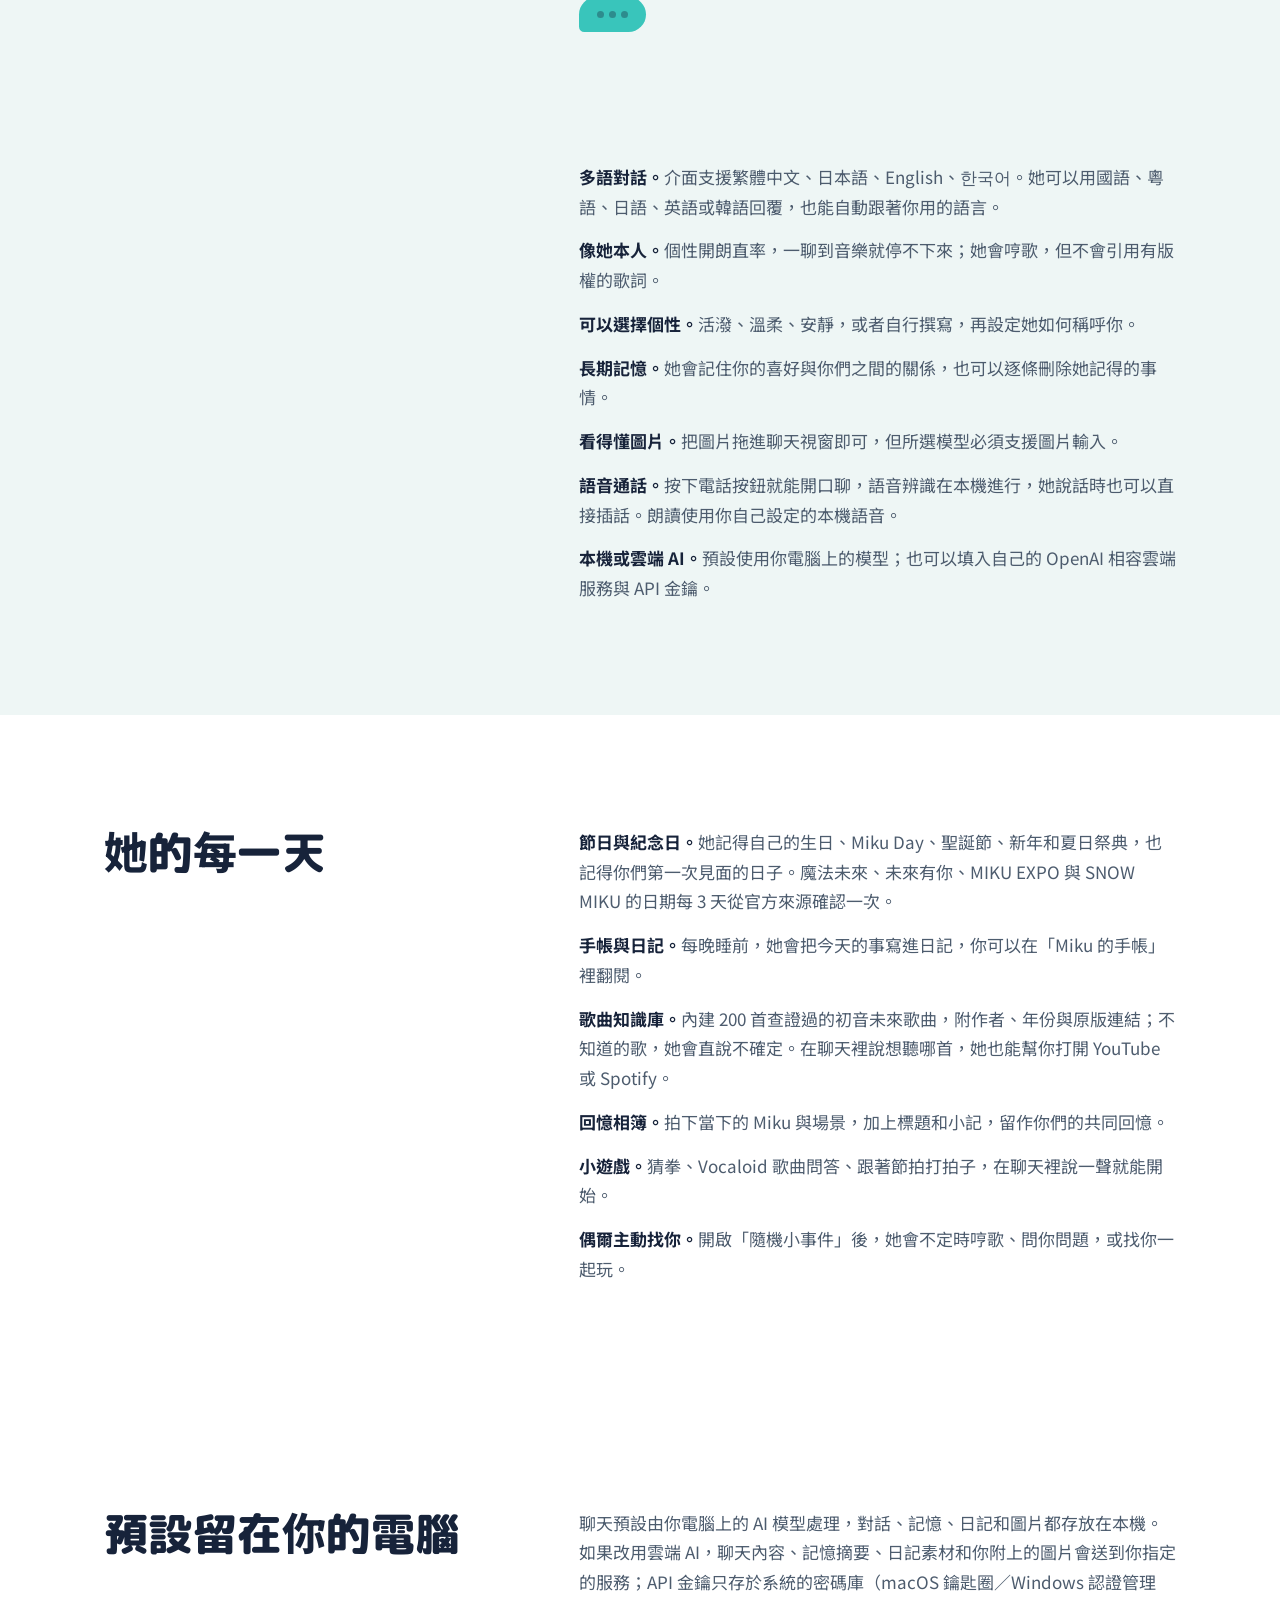
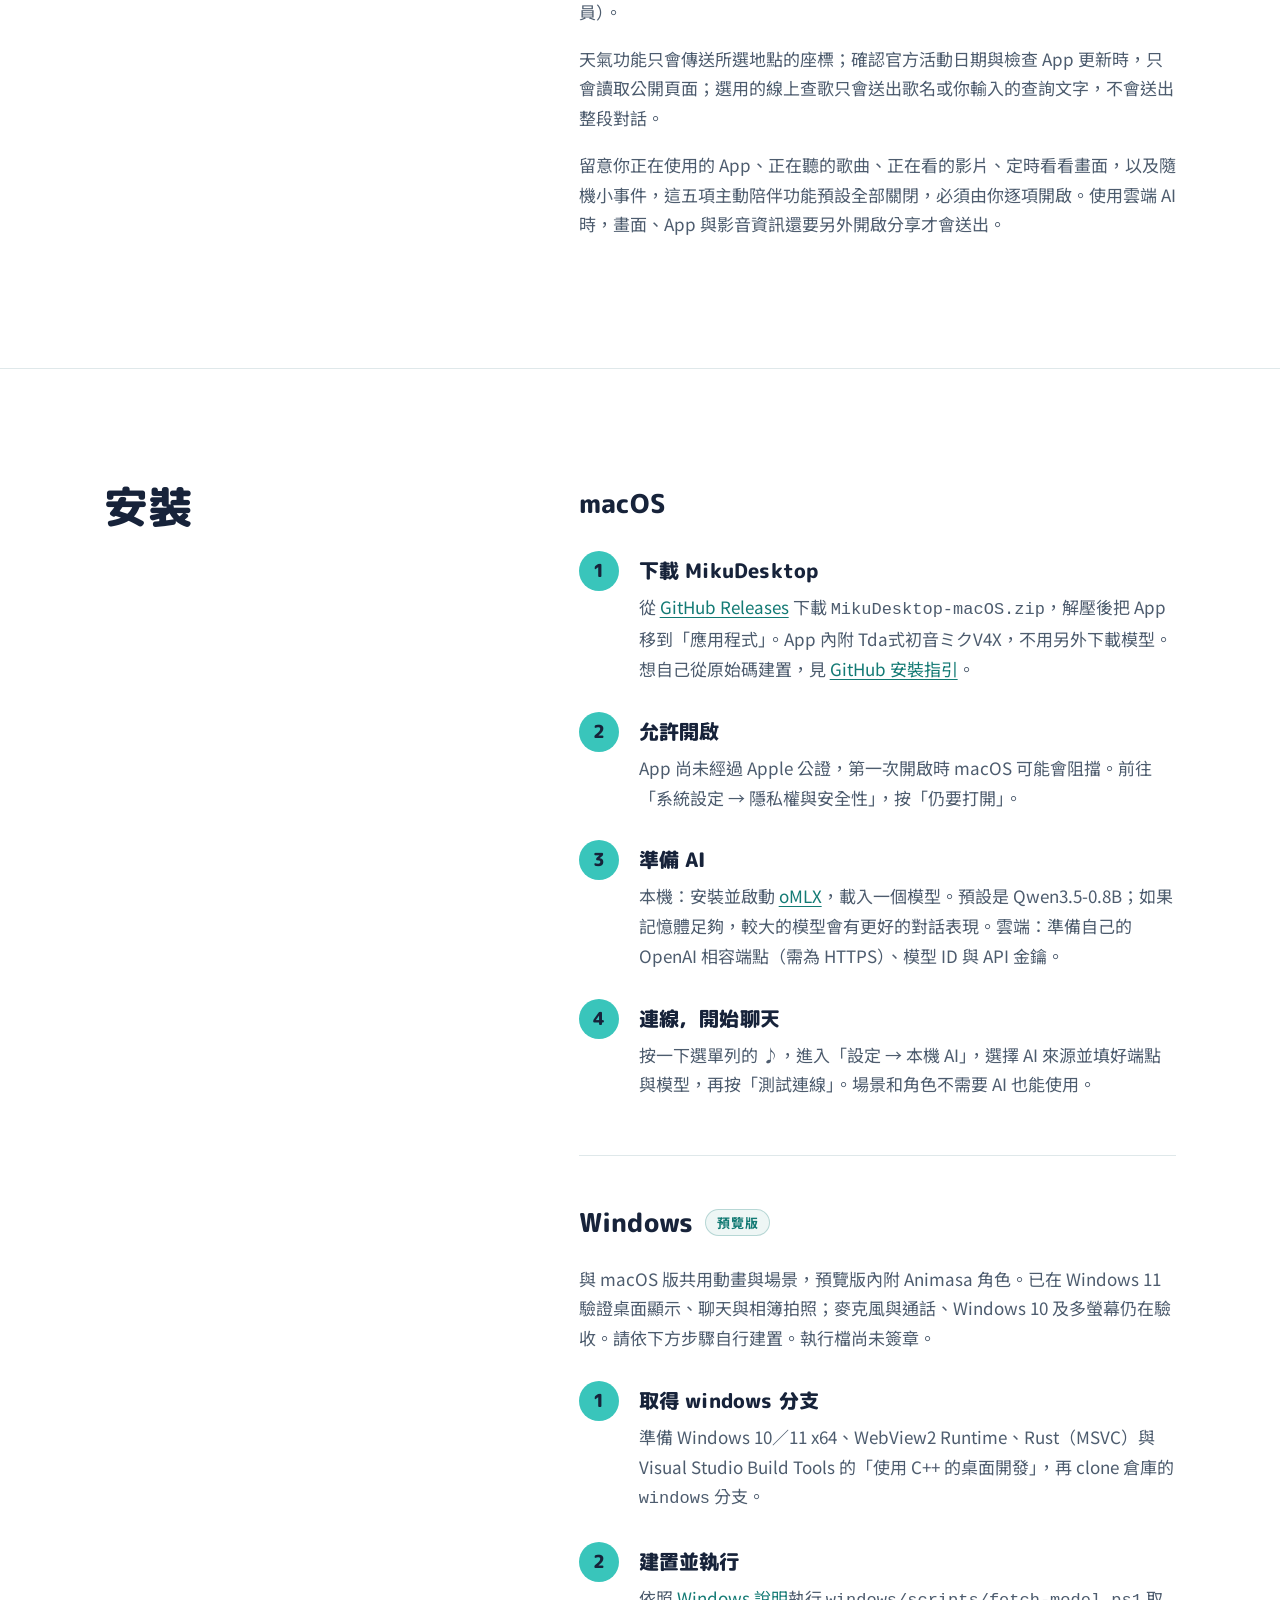
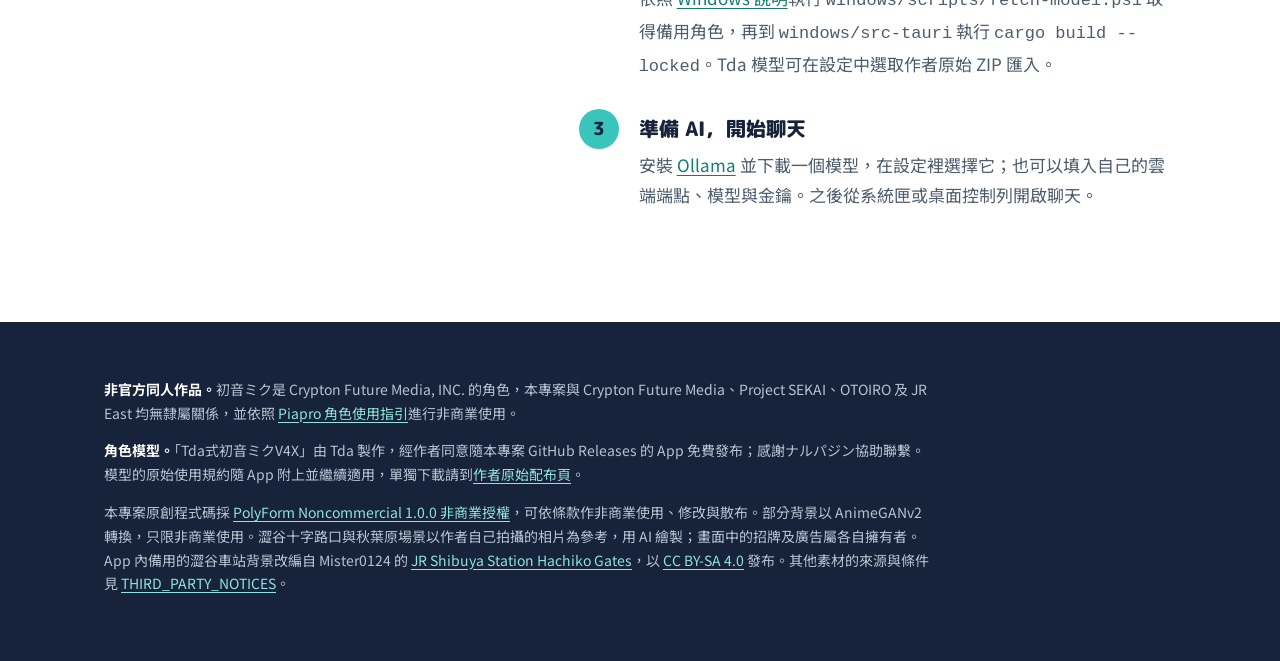
==== commit f88ba53a: "需求描述：改善官網返回 mikutool 主站按鈕的外觀與操作" ====
--- a/website/index.html
+++ b/website/index.html
@@ -62,7 +62,8 @@
 <link rel="preconnect" href="https://fonts.googleapis.com">
 <link rel="preconnect" href="https://fonts.gstatic.com" crossorigin>
 <link href="https://fonts.googleapis.com/css2?family=M+PLUS+Rounded+1c:wght@500;800&family=Noto+Sans+TC:wght@400;500;700&display=swap" rel="stylesheet">
-<link rel="stylesheet" href="style.css?v=a796305db937">
+<link rel="stylesheet" href="style.css?v=49ff3a382d93">
+<link rel="stylesheet" href="site-parent.css?v=bae3aed74324">
 </head>
 <body data-time="day">
 
@@ -78,7 +79,7 @@
   <canvas class="particles" id="hero-particles" aria-hidden="true"></canvas>
 
   <nav class="topbar">
-    <div>
+    <div class="site-identity">
       <a class="site-parent" href="https://mikutool.com/zh-tw/"><span aria-hidden="true">←</span> mikutool 主站</a>
       <a class="brand" href="#"><img src="assets/icon.png" alt="" width="32" height="32">Miku Desktop</a>
     </div>
--- a/website/style.css
+++ b/website/style.css
@@ -111,12 +111,8 @@
   color: #fff; text-decoration: none;
   font: 800 19px/1 var(--round);
 }
-.site-parent {
-  display: inline-block; margin-bottom: 6px; padding: 3px 0;
-  color: #fff; font: 500 14px/1.35 var(--body); text-decoration: none;
-  text-shadow: 0 1px 3px #142235;
-}
-.site-parent:hover, .site-parent:focus-visible { text-decoration: underline; }
+.site-identity { display: flex; align-items: center; gap: 16px; }
+.site-identity .brand { padding-inline-start: 16px; border-inline-start: 1px solid rgba(255,255,255,.32); }
 .brand img { border-radius: 8px; }
 .toplinks { display: flex; align-items: center; gap: 8px; }
 .pill {
@@ -396,6 +392,12 @@
   .strip { padding-left: 16px; padding-right: 16px; }
 }
 
+@media (max-width: 640px) {
+  .site-identity { flex-direction: column; align-items: flex-start; gap: 8px; }
+  .site-identity .brand { padding-inline-start: 0; border: 0; }
+  .topbar .toplinks { align-self: flex-end; }
+}
+
 @media (max-width: 480px) {
   .topbar { gap: 10px; }
   .brand { gap: 7px; font-size: 16px; white-space: nowrap; }
--- a/website/site-parent.css
+++ b/website/site-parent.css
@@ -0,0 +1,38 @@
+.site-parent {
+  box-sizing: border-box;
+  display: inline-flex;
+  align-items: center;
+  gap: 8px;
+  min-height: 44px;
+  padding: 4px 15px 4px 6px;
+  border: 1px solid rgba(181, 240, 229, .5);
+  border-radius: 999px;
+  background: #123139eb;
+  color: #f3fffc;
+  font: 700 14px/1.25 var(--body, system-ui, sans-serif);
+  text-decoration: none;
+  white-space: nowrap;
+  box-shadow: 0 2px 6px rgba(6, 23, 29, .2);
+}
+.site-parent > span {
+  display: grid;
+  place-items: center;
+  width: 29px;
+  height: 29px;
+  border-radius: 50%;
+  background: #a3efe0;
+  color: #113d40;
+  font: 600 19px/1 system-ui, sans-serif;
+}
+.site-parent:focus-visible {
+  outline: 3px solid #aff8ef;
+  outline-offset: 3px;
+}
+@media (hover: hover) {
+  .site-parent:hover { background: #18474d; border-color: #a3efe0; }
+  .site-parent:hover > span { transform: translateX(-2px); }
+}
+@media (prefers-reduced-motion: no-preference) {
+  .site-parent { transition: background-color .18s, border-color .18s; }
+  .site-parent > span { transition: transform .18s; }
+}
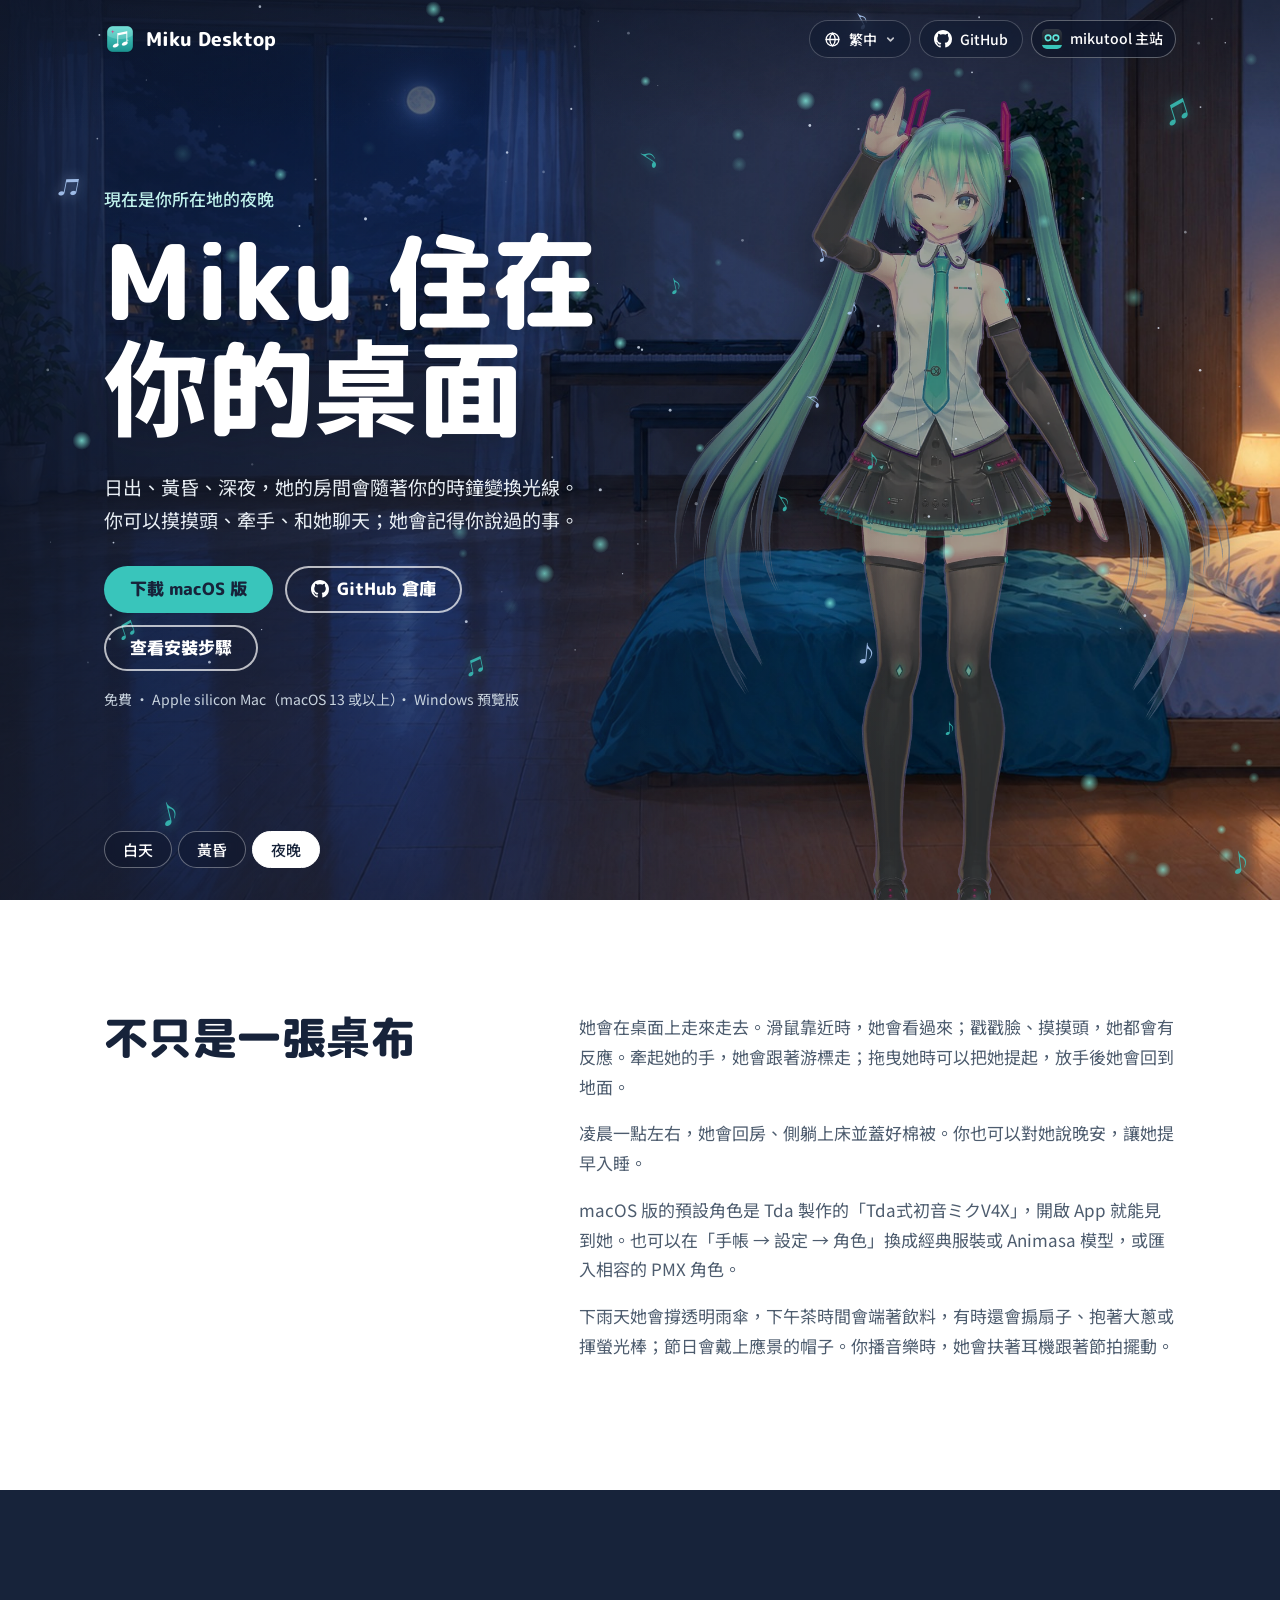
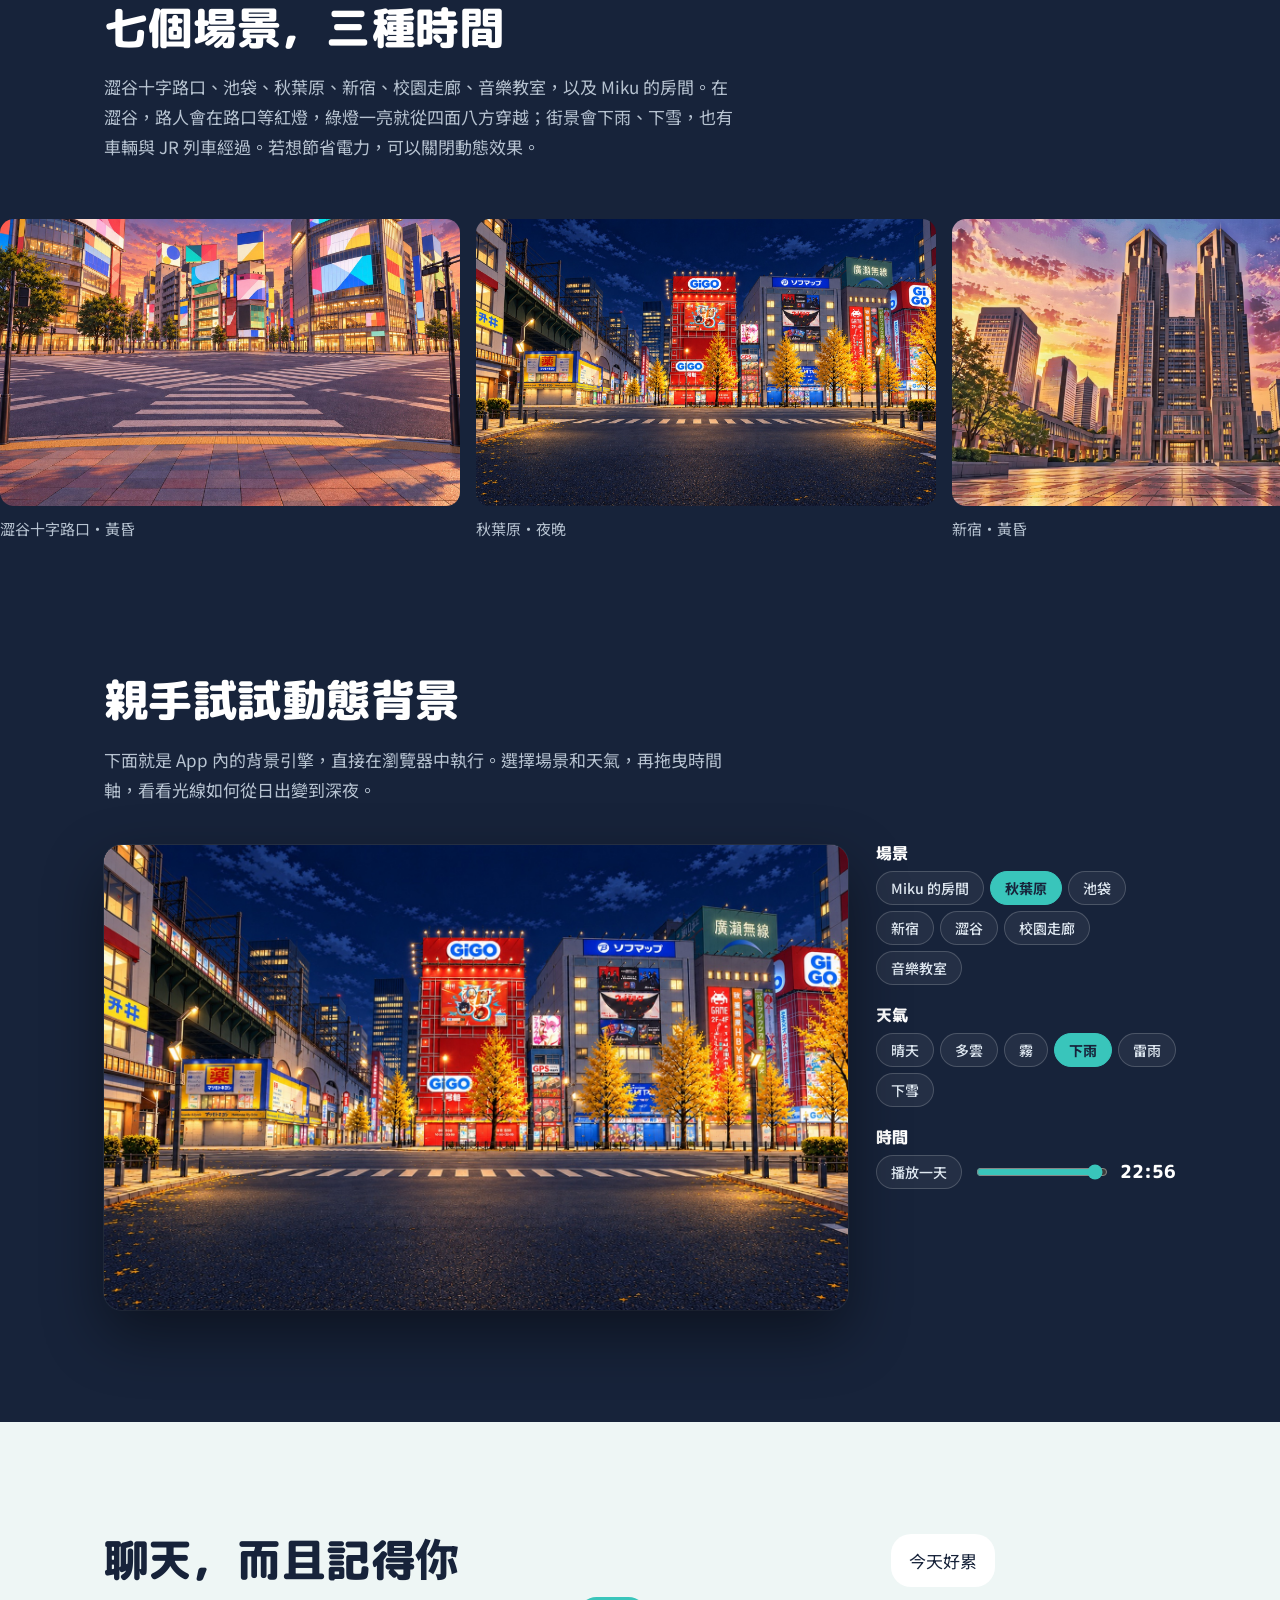
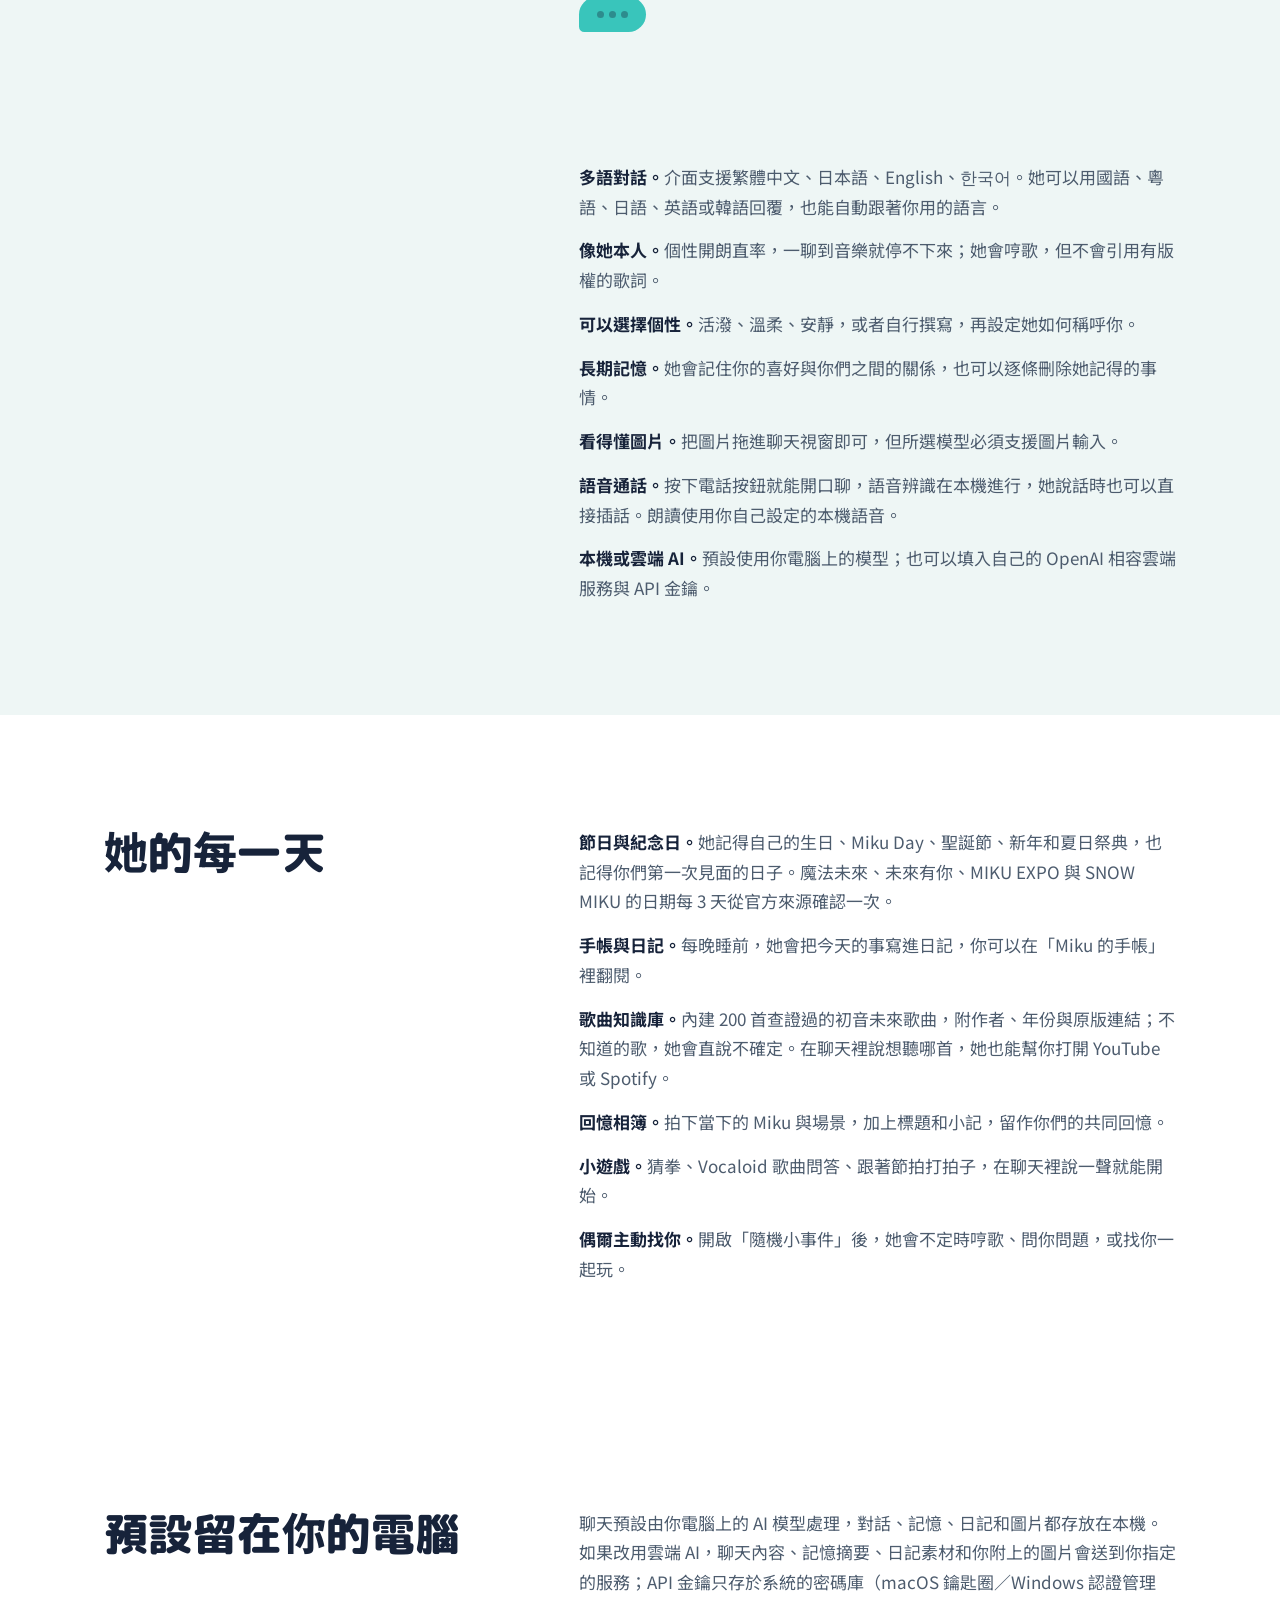
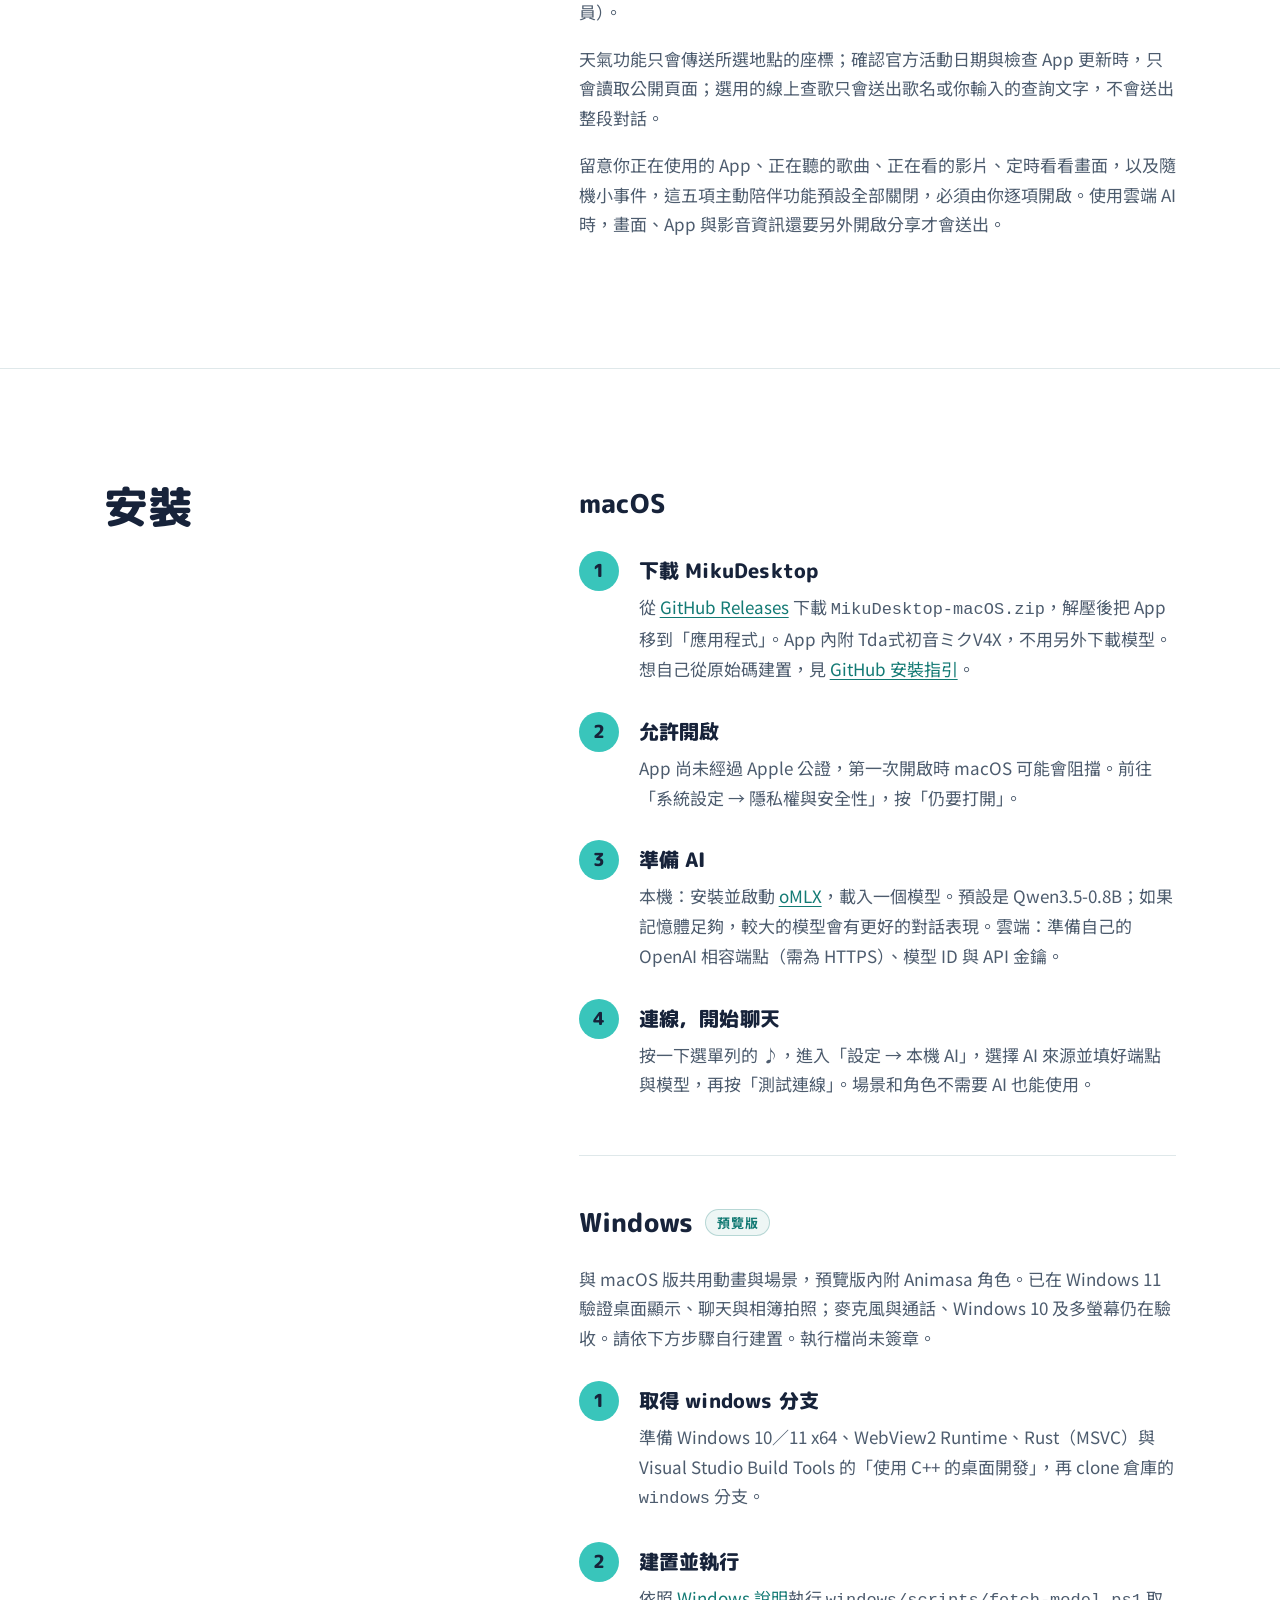
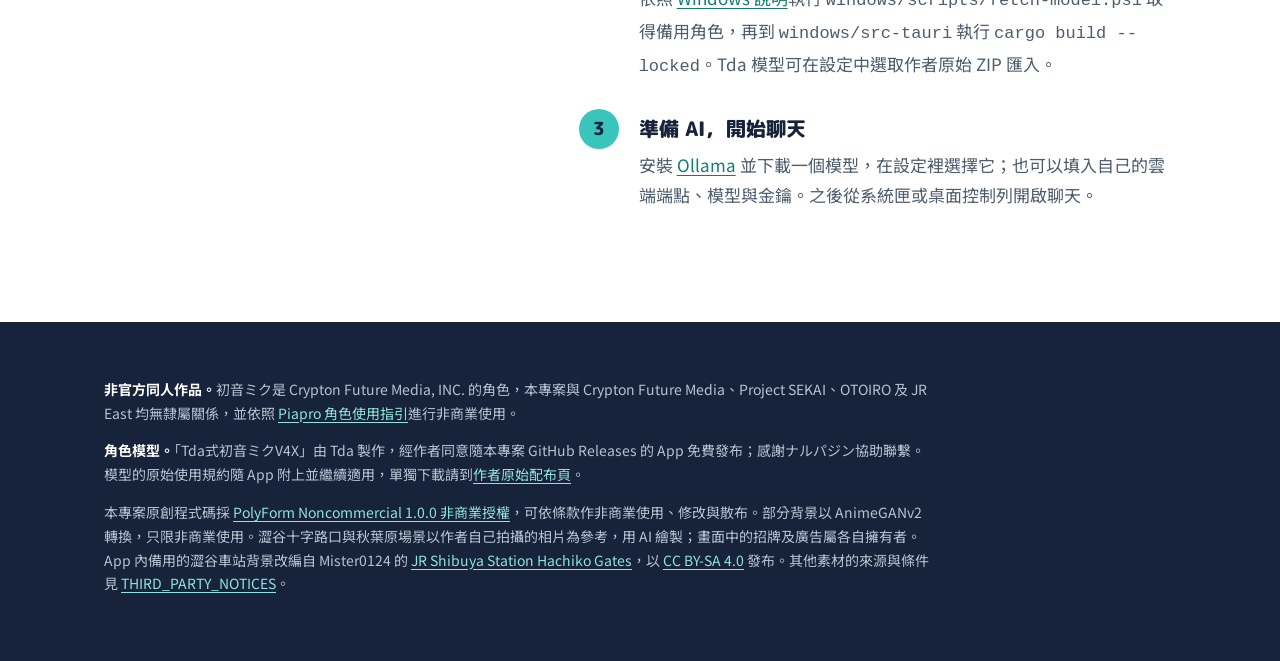
==== commit d9b31376: "需求描述：沿用 mikutool 原圖示並調整主站入口位置" ====
--- a/website/index.html
+++ b/website/index.html
@@ -62,8 +62,8 @@
 <link rel="preconnect" href="https://fonts.googleapis.com">
 <link rel="preconnect" href="https://fonts.gstatic.com" crossorigin>
 <link href="https://fonts.googleapis.com/css2?family=M+PLUS+Rounded+1c:wght@500;800&family=Noto+Sans+TC:wght@400;500;700&display=swap" rel="stylesheet">
-<link rel="stylesheet" href="style.css?v=49ff3a382d93">
-<link rel="stylesheet" href="site-parent.css?v=bae3aed74324">
+<link rel="stylesheet" href="style.css?v=f742c6ad6641">
+<link rel="stylesheet" href="site-parent.css?v=448d0d6c7af9">
 </head>
 <body data-time="day">
 
@@ -79,10 +79,7 @@
   <canvas class="particles" id="hero-particles" aria-hidden="true"></canvas>
 
   <nav class="topbar">
-    <div class="site-identity">
-      <a class="site-parent" href="https://mikutool.com/zh-tw/"><span aria-hidden="true">←</span> mikutool 主站</a>
-      <a class="brand" href="#"><img src="assets/icon.png" alt="" width="32" height="32">Miku Desktop</a>
-    </div>
+    <a class="brand" href="#"><img src="assets/icon.png" alt="" width="32" height="32">Miku Desktop</a>
     <div class="toplinks">
       <details class="lang">
         <summary class="pill" aria-label="切換語言"><svg viewBox="0 0 24 24" width="17" height="17" aria-hidden="true" fill="none" stroke="currentColor" stroke-width="1.8" stroke-linecap="round"><circle cx="12" cy="12" r="9"/><path d="M3 12h18M12 3c2.6 2.6 3.9 5.6 3.9 9s-1.3 6.4-3.9 9c-2.6-2.6-3.9-5.6-3.9-9S9.4 5.6 12 3z"/></svg><span class="lang-short">繁中</span><svg class="chev" viewBox="0 0 12 12" width="11" height="11" aria-hidden="true" fill="none" stroke="currentColor" stroke-width="1.8" stroke-linecap="round" stroke-linejoin="round"><path d="M3 4.5 6 7.5 9 4.5"/></svg></summary>
@@ -94,6 +91,7 @@
       </details>
       <a class="pill gh" href="https://github.com/miku2339/miku_desktop" aria-label="在 GitHub 查看原始碼" data-repo="miku2339/miku_desktop"><svg viewBox="0 0 16 16" width="18" height="18" aria-hidden="true"><path fill="currentColor" d="M8 0C3.58 0 0 3.58 0 8c0 3.54 2.29 6.53 5.47 7.59.4.07.55-.17.55-.38 0-.19-.01-.82-.01-1.49-2.01.37-2.53-.49-2.69-.94-.09-.23-.48-.94-.82-1.13-.28-.15-.68-.52-.01-.53.63-.01 1.08.58 1.23.82.72 1.21 1.87.87 2.33.66.07-.52.28-.87.51-1.07-1.78-.2-3.64-.89-3.64-3.95 0-.87.31-1.59.82-2.15-.08-.2-.36-1.02.08-2.12 0 0 .67-.21 2.2.82.64-.18 1.32-.27 2-.27.68 0 1.36.09 2 .27 1.53-1.04 2.2-.82 2.2-.82.44 1.1.16 1.92.08 2.12.51.56.82 1.27.82 2.15 0 3.07-1.87 3.75-3.65 3.95.29.25.54.73.54 1.48 0 1.07-.01 1.93-.01 2.2 0 .21.15.46.55.38A8.013 8.013 0 0016 8c0-4.42-3.58-8-8-8z"/></svg><span class="gh-text">GitHub</span><span class="stars" hidden title="GitHub 星星數"><svg viewBox="0 0 16 16" width="13" height="13" aria-hidden="true"><path fill="currentColor" d="M8 .8l2.2 4.6 5 .7-3.6 3.5.9 5L8 12.2 3.5 14.6l.9-5L.8 6.1l5-.7z"/></svg><b></b></span></a>
     </div>
+    <a class="site-parent" href="https://mikutool.com/zh-tw/"><img src="assets/mikutool.svg" width="22" height="22" alt=""> mikutool 主站</a>
   </nav>
 
   <div class="hero-copy">
--- a/website/style.css
+++ b/website/style.css
@@ -103,7 +103,7 @@
 .topbar, .hero-copy, .dial { position: relative; z-index: 1; }
 
 .topbar {
-  display: flex; justify-content: space-between; align-items: center;
+  display: grid; grid-template-columns: 1fr auto auto; align-items: center; gap: 8px;
   max-width: 1120px; width: 100%; margin: 0 auto; padding: 20px 24px;
 }
 .brand {
@@ -111,8 +111,7 @@
   color: #fff; text-decoration: none;
   font: 800 19px/1 var(--round);
 }
-.site-identity { display: flex; align-items: center; gap: 16px; }
-.site-identity .brand { padding-inline-start: 16px; border-inline-start: 1px solid rgba(255,255,255,.32); }
+.topbar > .brand, .toplinks { justify-self: start; }
 .brand img { border-radius: 8px; }
 .toplinks { display: flex; align-items: center; gap: 8px; }
 .pill {
@@ -393,9 +392,9 @@
 }
 
 @media (max-width: 640px) {
-  .site-identity { flex-direction: column; align-items: flex-start; gap: 8px; }
-  .site-identity .brand { padding-inline-start: 0; border: 0; }
-  .topbar .toplinks { align-self: flex-end; }
+  .topbar { grid-template-columns: 1fr auto; row-gap: 12px; }
+  .topbar > .brand { grid-column: 1 / -1; }
+  .lang-menu { left: 0; right: auto; transform-origin: top left; }
 }
 
 @media (max-width: 480px) {
--- a/website/site-parent.css
+++ b/website/site-parent.css
@@ -2,37 +2,26 @@
   box-sizing: border-box;
   display: inline-flex;
   align-items: center;
-  gap: 8px;
-  min-height: 44px;
-  padding: 4px 15px 4px 6px;
-  border: 1px solid rgba(181, 240, 229, .5);
+  justify-self: end;
+  gap: 7px;
+  min-height: 38px;
+  padding: 0 12px 0 9px;
+  border: 1px solid rgba(255, 255, 255, .32);
   border-radius: 999px;
-  background: #123139eb;
-  color: #f3fffc;
-  font: 700 14px/1.25 var(--body, system-ui, sans-serif);
+  background: rgba(14, 22, 40, .68);
+  color: #fff;
+  font: 500 14px/1.25 var(--body, system-ui, sans-serif);
   text-decoration: none;
   white-space: nowrap;
-  box-shadow: 0 2px 6px rgba(6, 23, 29, .2);
 }
-.site-parent > span {
-  display: grid;
-  place-items: center;
-  width: 29px;
-  height: 29px;
-  border-radius: 50%;
-  background: #a3efe0;
-  color: #113d40;
-  font: 600 19px/1 system-ui, sans-serif;
-}
-.site-parent:focus-visible {
-  outline: 3px solid #aff8ef;
-  outline-offset: 3px;
-}
+.site-parent img { display: block; width: 22px; height: 22px; flex: none; }
+.site-parent:focus-visible { outline: 3px solid #75e2d9; outline-offset: 3px; }
 @media (hover: hover) {
-  .site-parent:hover { background: #18474d; border-color: #a3efe0; }
-  .site-parent:hover > span { transform: translateX(-2px); }
+  .site-parent:hover { background: #152a38; border-color: #82dcd2; }
 }
 @media (prefers-reduced-motion: no-preference) {
   .site-parent { transition: background-color .18s, border-color .18s; }
-  .site-parent > span { transition: transform .18s; }
 }
+@media (pointer: coarse) {
+  .site-parent { min-height: 44px; }
+}
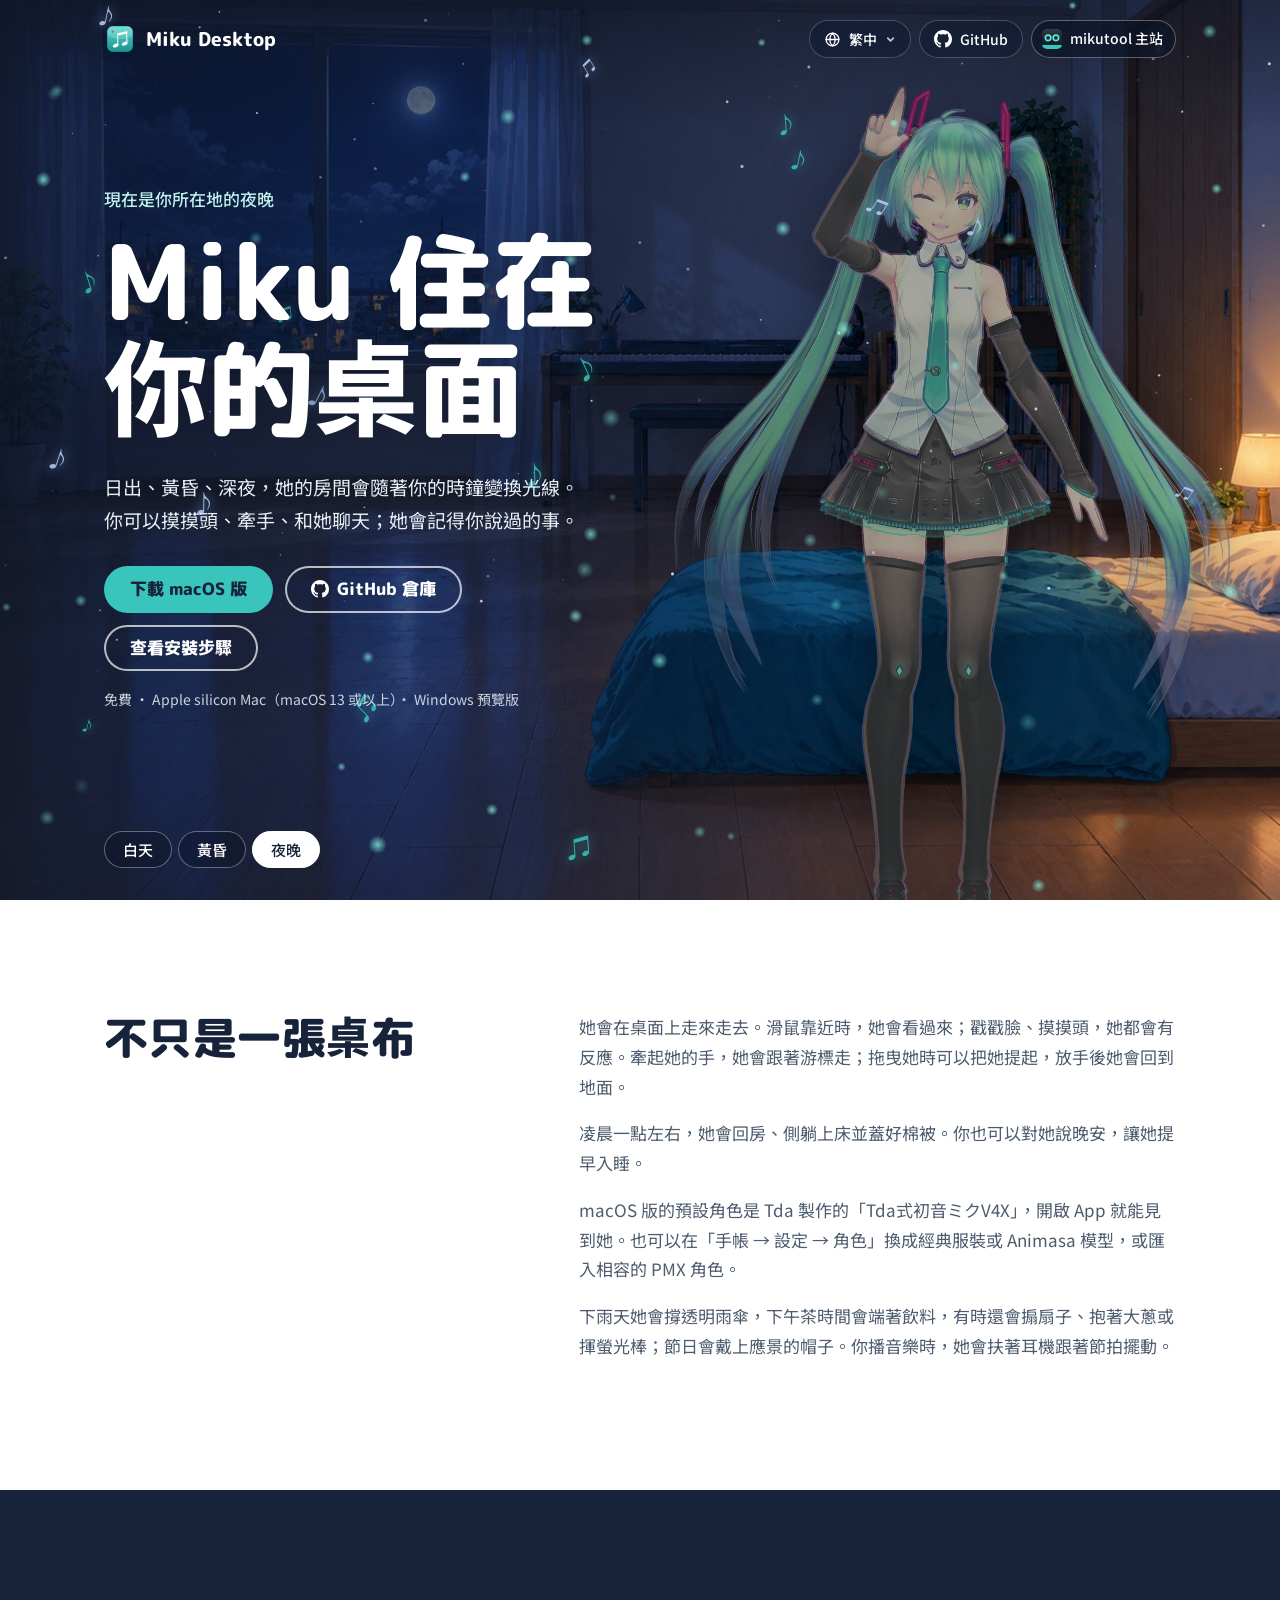
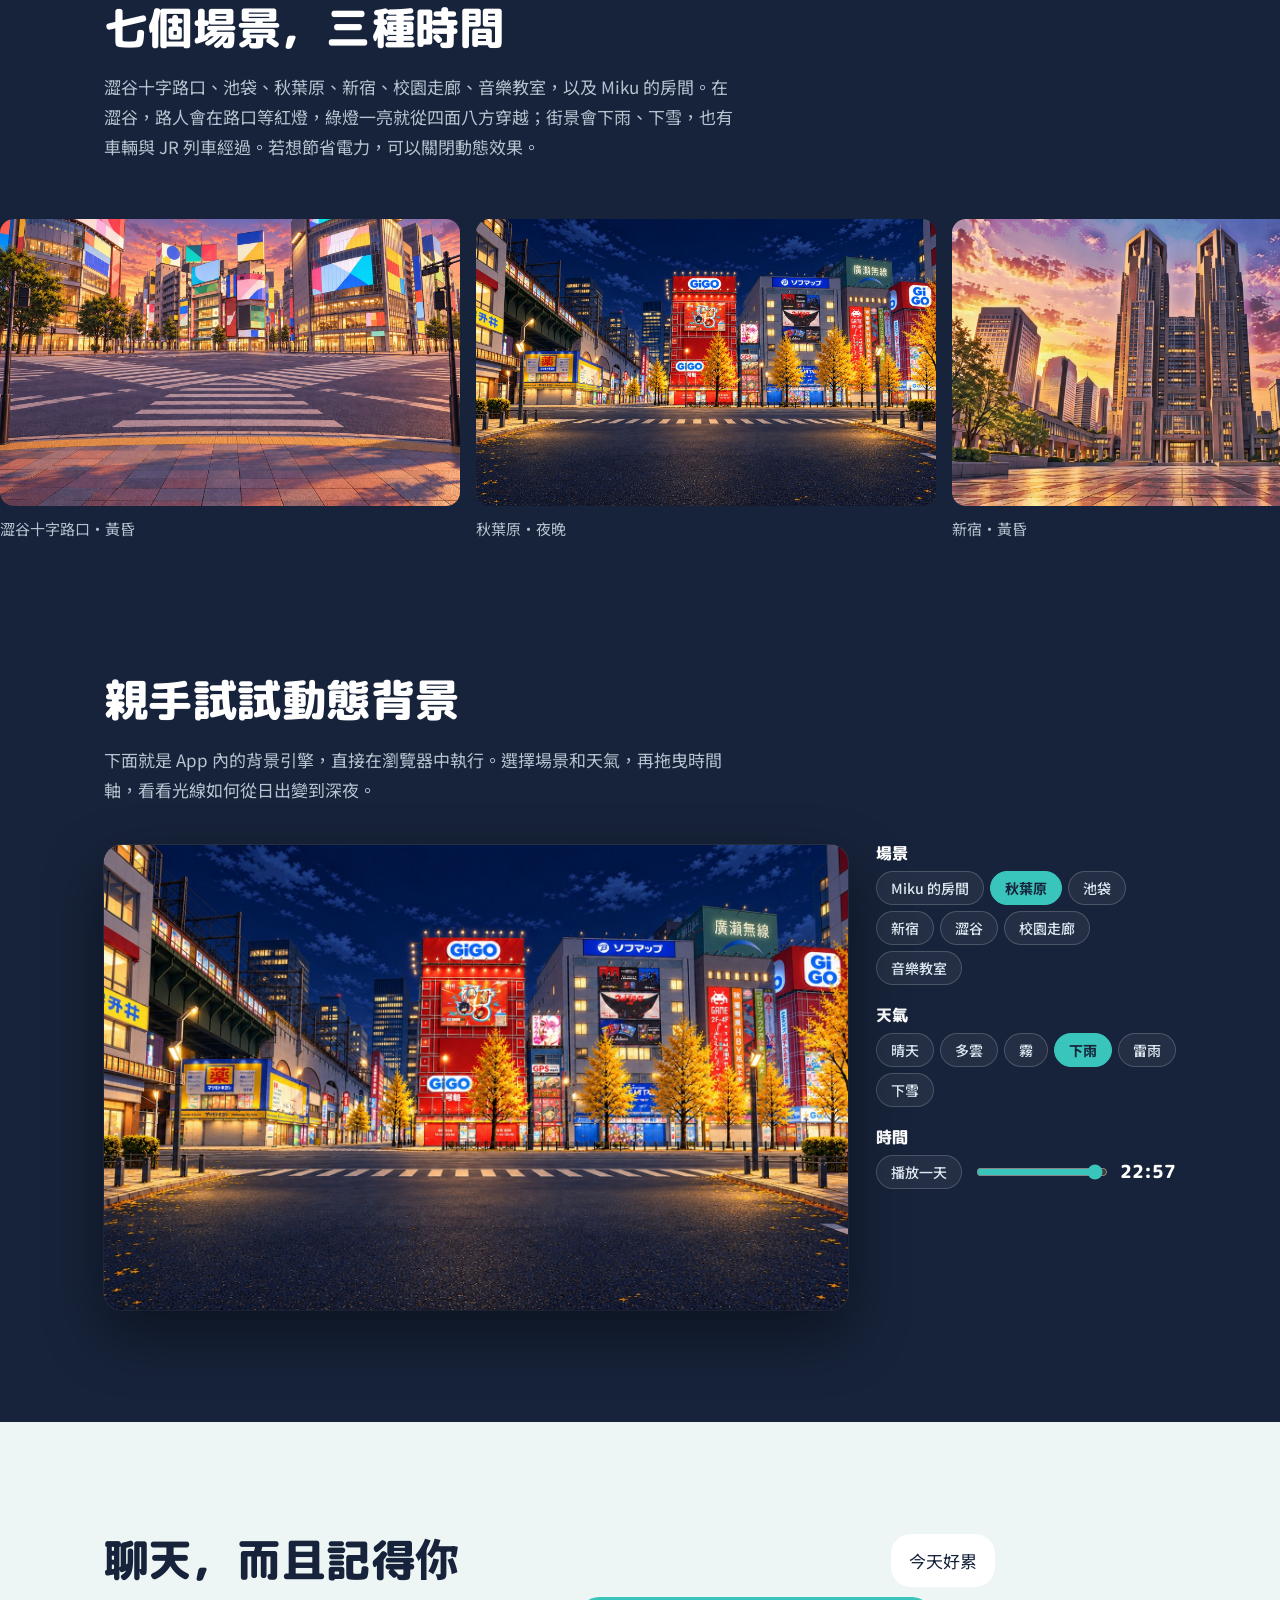
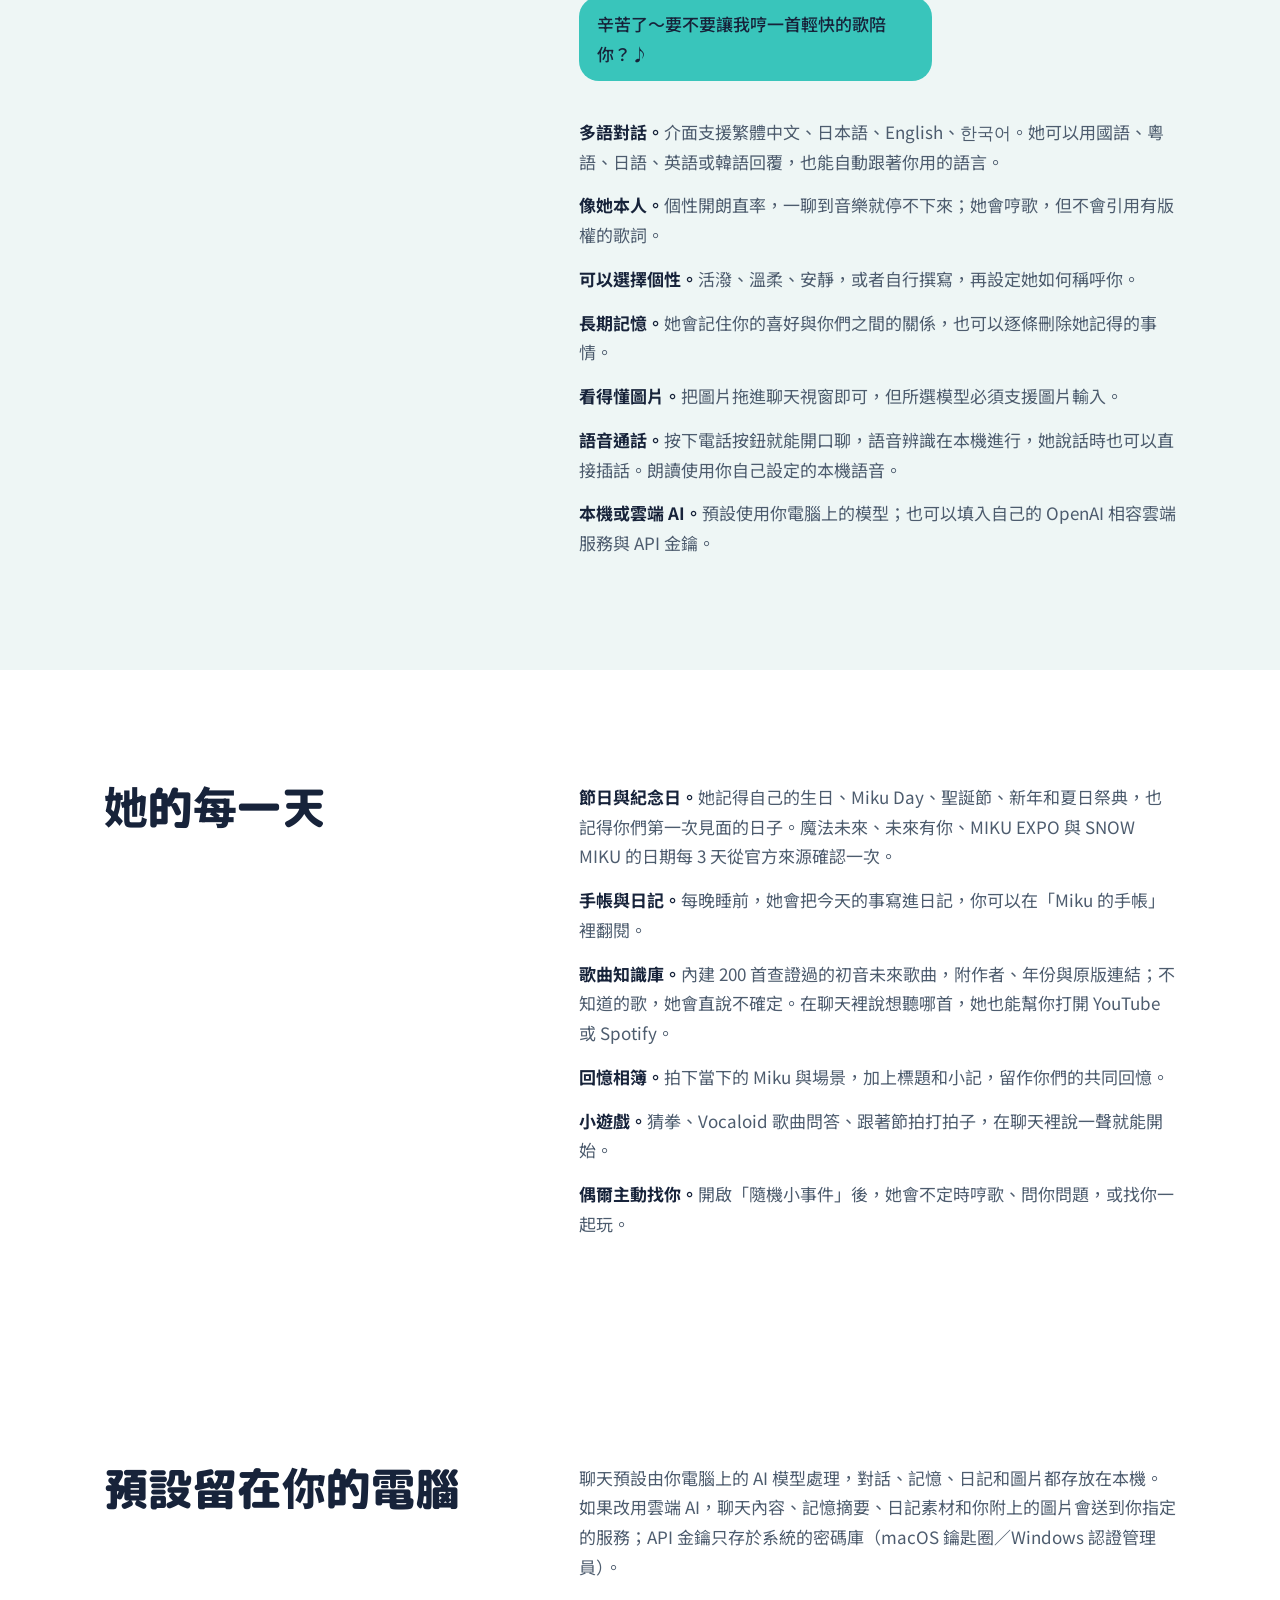
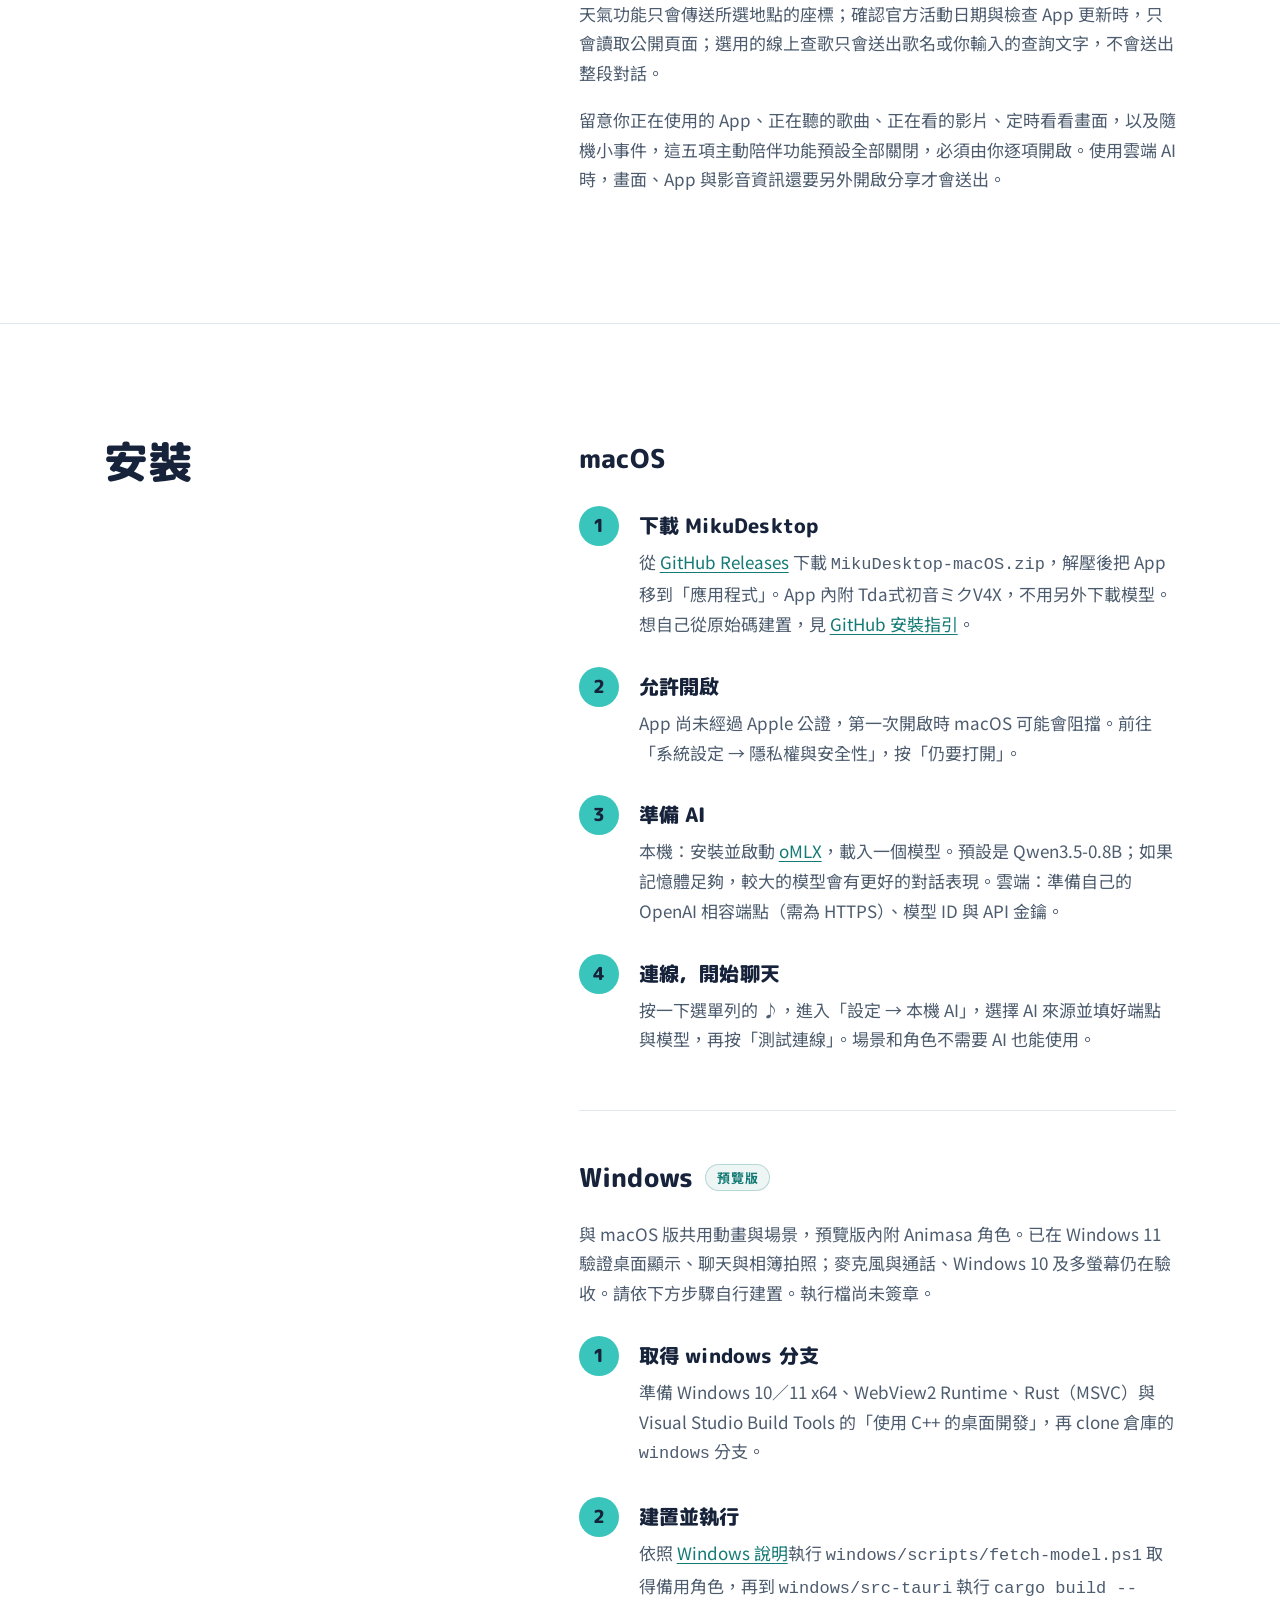
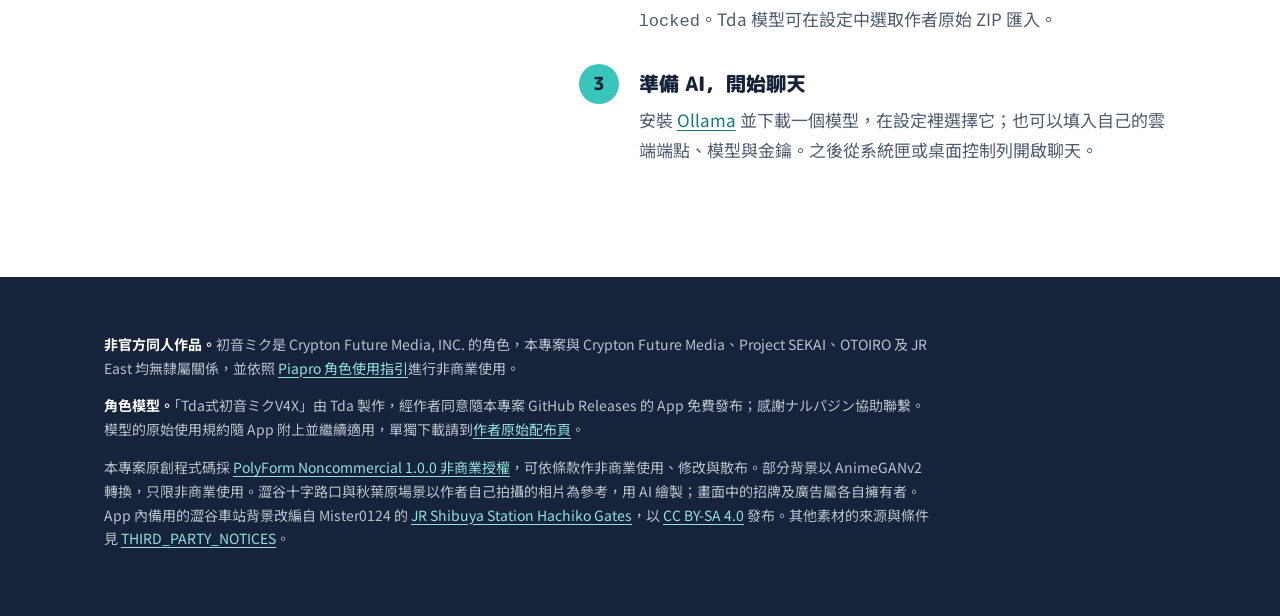
==== commit b4db7925: "問題描述：修正手機導覽分行與語言選單遭遮擋" ====
--- a/website/index.html
+++ b/website/index.html
@@ -62,7 +62,7 @@
 <link rel="preconnect" href="https://fonts.googleapis.com">
 <link rel="preconnect" href="https://fonts.gstatic.com" crossorigin>
 <link href="https://fonts.googleapis.com/css2?family=M+PLUS+Rounded+1c:wght@500;800&family=Noto+Sans+TC:wght@400;500;700&display=swap" rel="stylesheet">
-<link rel="stylesheet" href="style.css?v=f742c6ad6641">
+<link rel="stylesheet" href="style.css?v=90d3d720a8d4">
 <link rel="stylesheet" href="site-parent.css?v=448d0d6c7af9">
 </head>
 <body data-time="day">
@@ -91,7 +91,7 @@
       </details>
       <a class="pill gh" href="https://github.com/miku2339/miku_desktop" aria-label="在 GitHub 查看原始碼" data-repo="miku2339/miku_desktop"><svg viewBox="0 0 16 16" width="18" height="18" aria-hidden="true"><path fill="currentColor" d="M8 0C3.58 0 0 3.58 0 8c0 3.54 2.29 6.53 5.47 7.59.4.07.55-.17.55-.38 0-.19-.01-.82-.01-1.49-2.01.37-2.53-.49-2.69-.94-.09-.23-.48-.94-.82-1.13-.28-.15-.68-.52-.01-.53.63-.01 1.08.58 1.23.82.72 1.21 1.87.87 2.33.66.07-.52.28-.87.51-1.07-1.78-.2-3.64-.89-3.64-3.95 0-.87.31-1.59.82-2.15-.08-.2-.36-1.02.08-2.12 0 0 .67-.21 2.2.82.64-.18 1.32-.27 2-.27.68 0 1.36.09 2 .27 1.53-1.04 2.2-.82 2.2-.82.44 1.1.16 1.92.08 2.12.51.56.82 1.27.82 2.15 0 3.07-1.87 3.75-3.65 3.95.29.25.54.73.54 1.48 0 1.07-.01 1.93-.01 2.2 0 .21.15.46.55.38A8.013 8.013 0 0016 8c0-4.42-3.58-8-8-8z"/></svg><span class="gh-text">GitHub</span><span class="stars" hidden title="GitHub 星星數"><svg viewBox="0 0 16 16" width="13" height="13" aria-hidden="true"><path fill="currentColor" d="M8 .8l2.2 4.6 5 .7-3.6 3.5.9 5L8 12.2 3.5 14.6l.9-5L.8 6.1l5-.7z"/></svg><b></b></span></a>
     </div>
-    <a class="site-parent" href="https://mikutool.com/zh-tw/"><img src="assets/mikutool.svg" width="22" height="22" alt=""> mikutool 主站</a>
+    <a class="site-parent" href="https://mikutool.com/zh-tw/" aria-label="mikutool 主站"><img src="assets/mikutool.svg" width="22" height="22" alt=""><span class="parent-label"><span class="parent-name">mikutool </span>主站</span></a>
   </nav>
 
   <div class="hero-copy">
--- a/website/style.css
+++ b/website/style.css
@@ -103,6 +103,7 @@
 .topbar, .hero-copy, .dial { position: relative; z-index: 1; }
 
 .topbar {
+  z-index: 2;
   display: grid; grid-template-columns: 1fr auto auto; align-items: center; gap: 8px;
   max-width: 1120px; width: 100%; margin: 0 auto; padding: 20px 24px;
 }
@@ -392,22 +393,25 @@
 }
 
 @media (max-width: 640px) {
-  .topbar { grid-template-columns: 1fr auto; row-gap: 12px; }
-  .topbar > .brand { grid-column: 1 / -1; }
-  .lang-menu { left: 0; right: auto; transform-origin: top left; }
-}
-
-@media (max-width: 480px) {
-  .topbar { gap: 10px; }
+  .topbar { gap: 4px; padding-block: 12px; }
   .brand { gap: 7px; font-size: 16px; white-space: nowrap; }
   .brand img { width: 28px; height: 28px; }
-  .toplinks { gap: 6px; }
-  .pill { height: 36px; padding: 0 11px; gap: 6px; font-size: 13px; }
+  .toplinks { gap: 4px; }
+  .topbar .pill, .topbar > .site-parent {
+    height: 44px; min-width: 44px; justify-content: center;
+  }
+  .topbar .pill { width: 44px; padding: 0; }
+  .topbar .lang-short, .topbar .chev, .gh .gh-text, .gh .stars { display: none; }
 }
 
 @media (max-width: 430px) {
-  .gh .gh-text, .gh .stars { display: none; }
-  .gh { width: 36px; padding: 0; justify-content: center; }
+  .site-parent .parent-name { display: none; }
+}
+
+@media (max-width: 359px) {
+  .topbar { padding-inline: 12px; }
+  .topbar > .site-parent { width: 44px; padding: 0; }
+  .site-parent .parent-label { display: none; }
 }
 
 @media (prefers-reduced-motion: reduce) {
